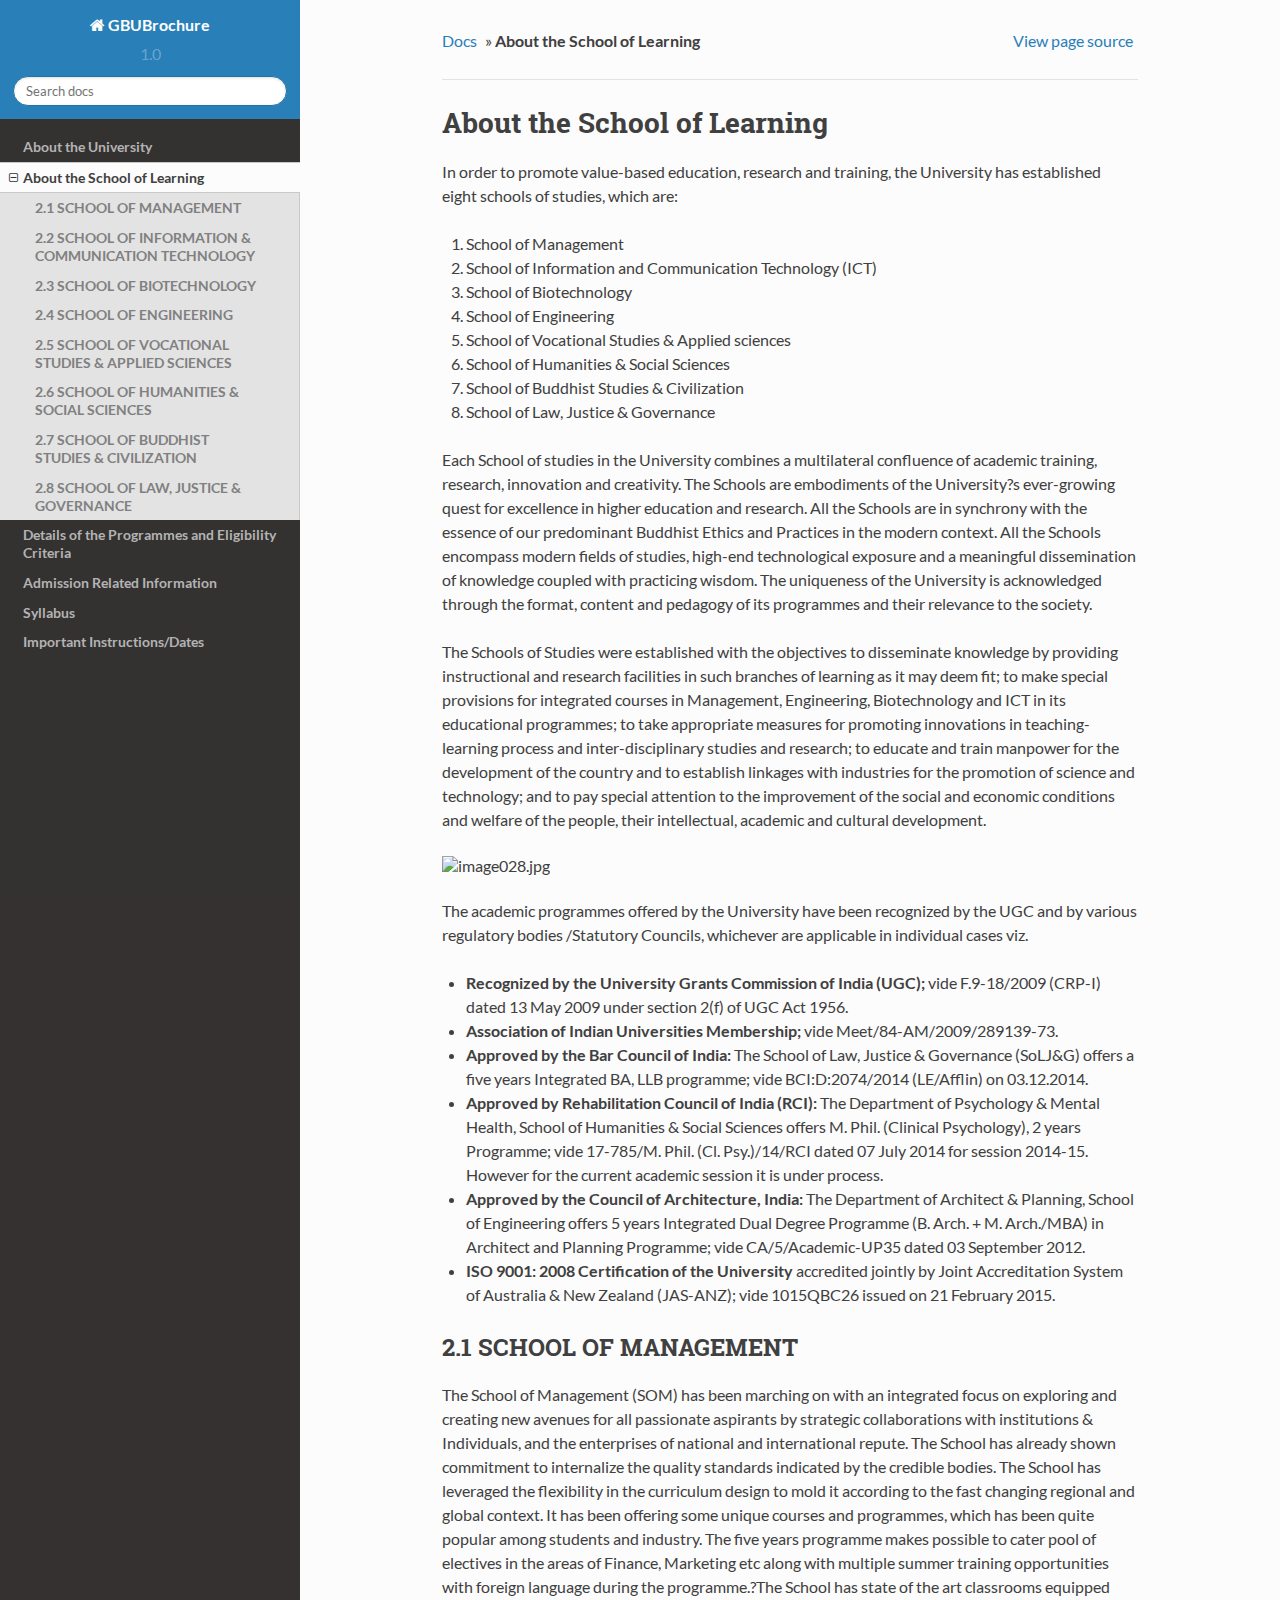
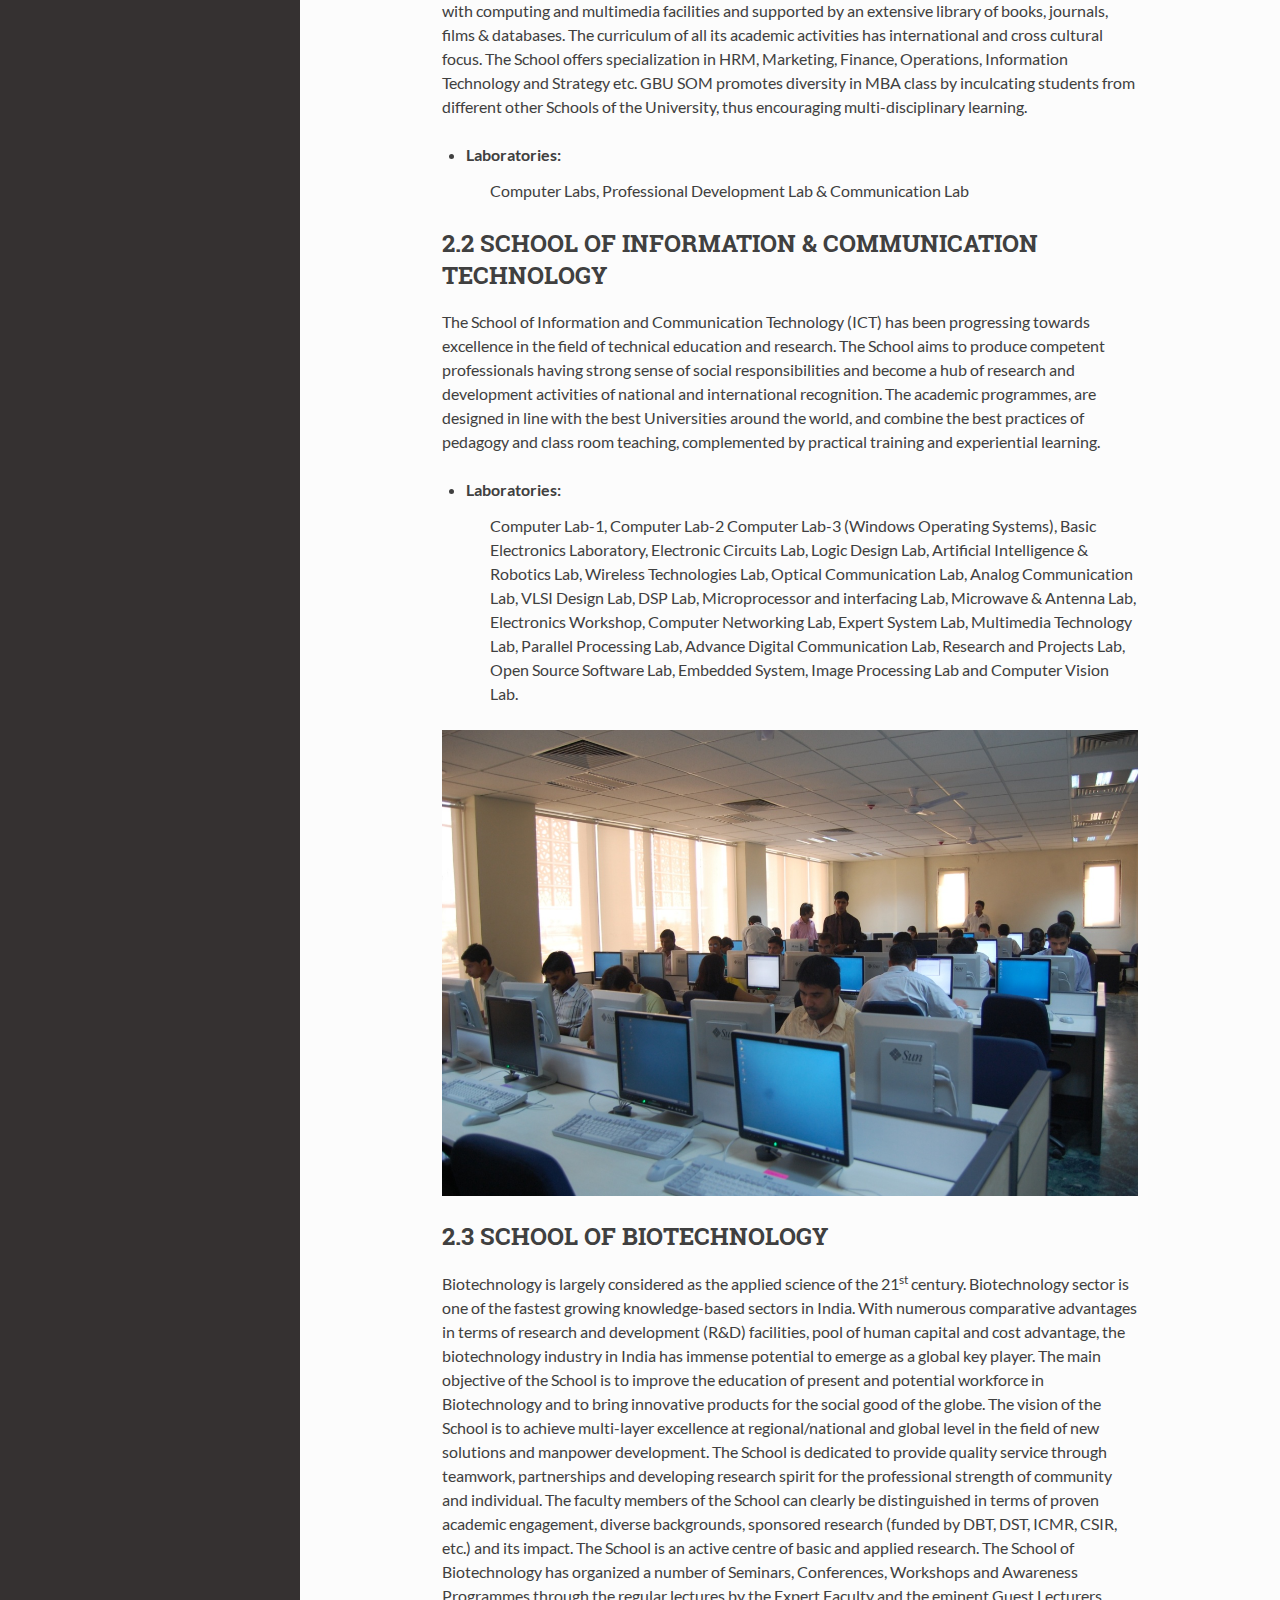
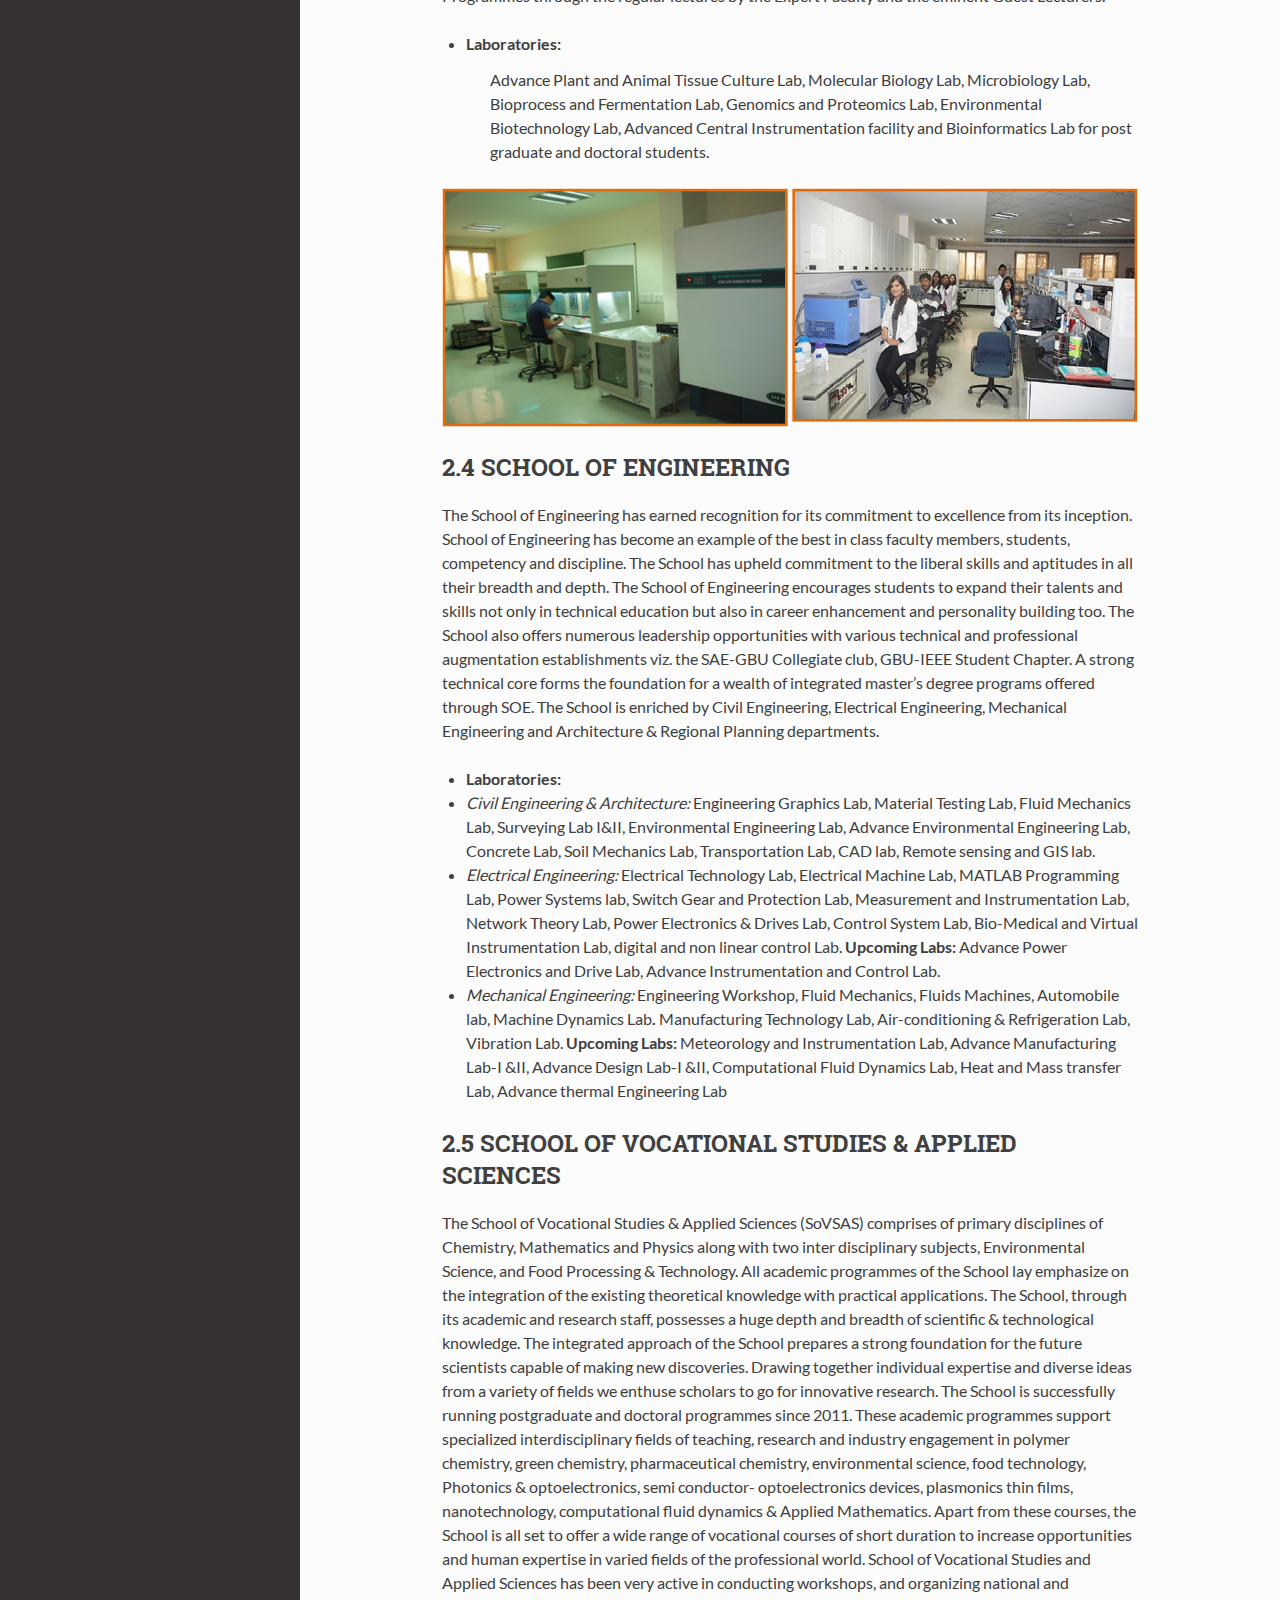
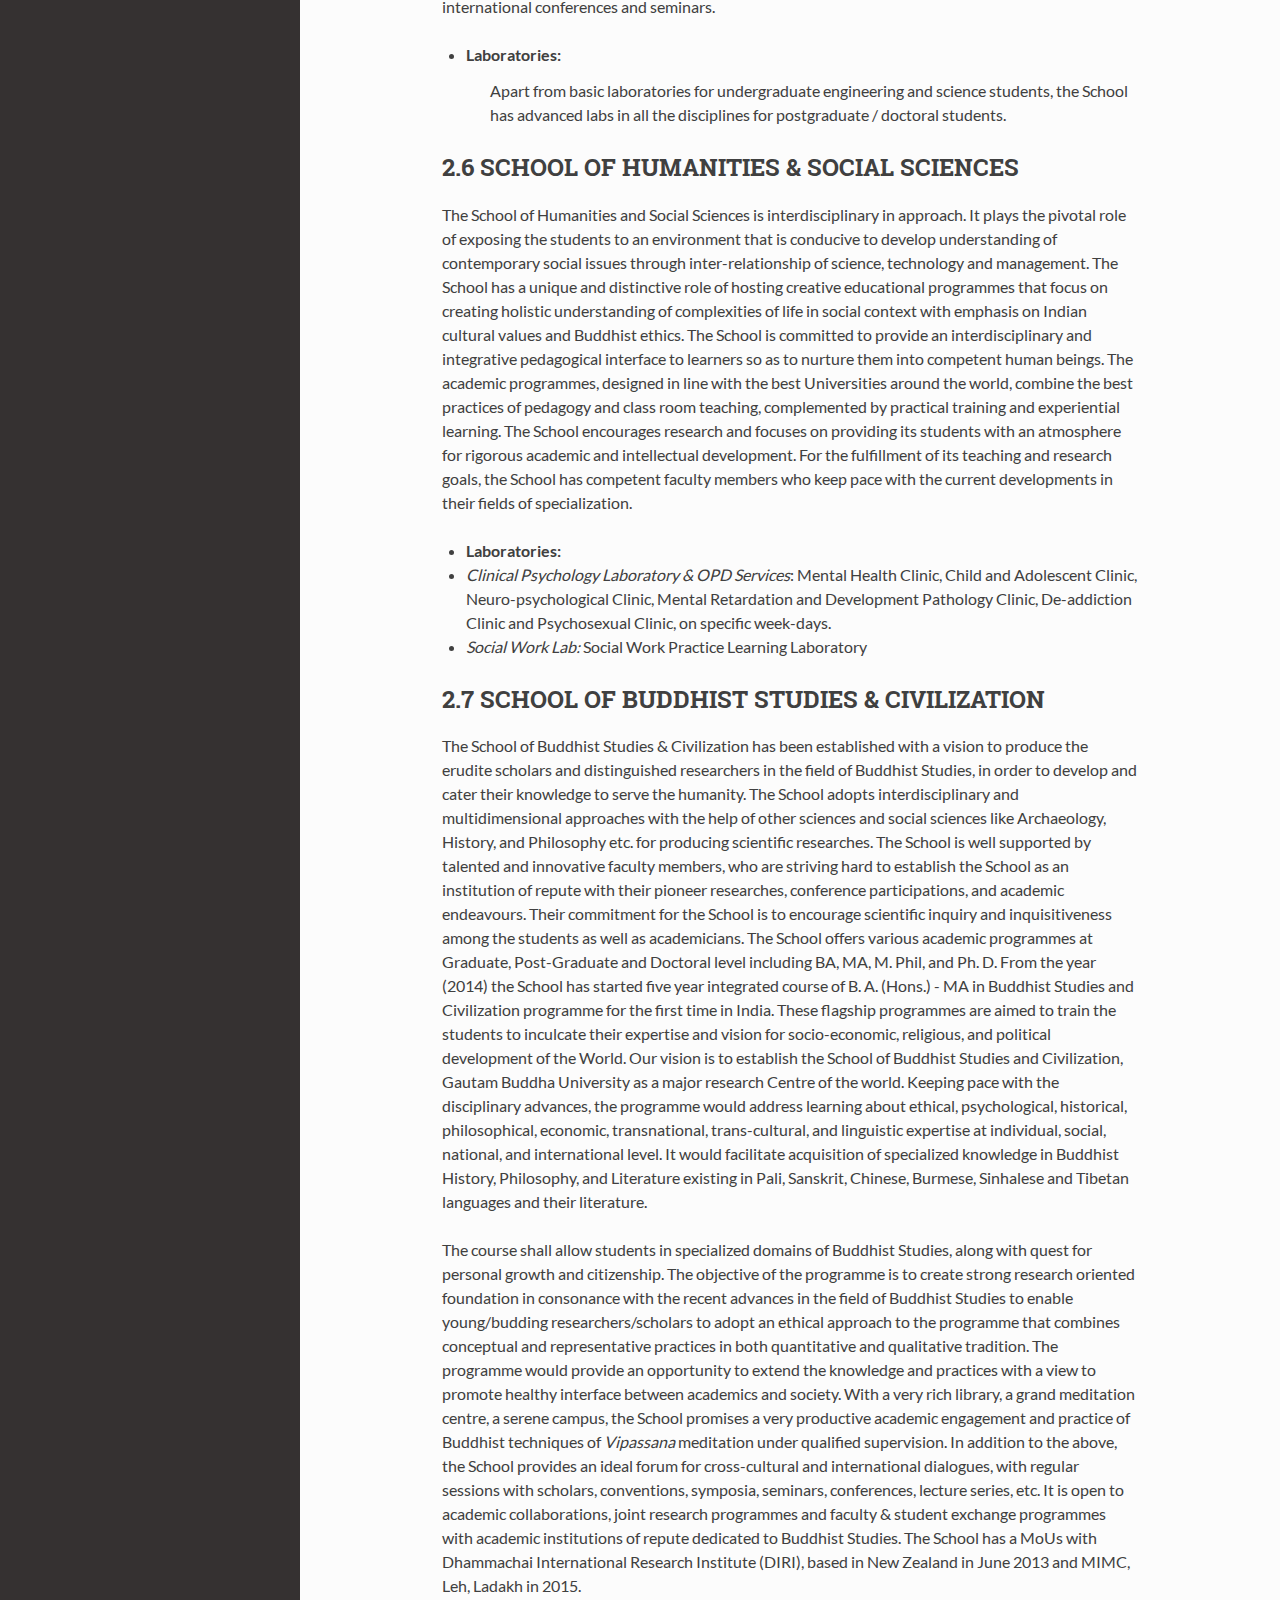
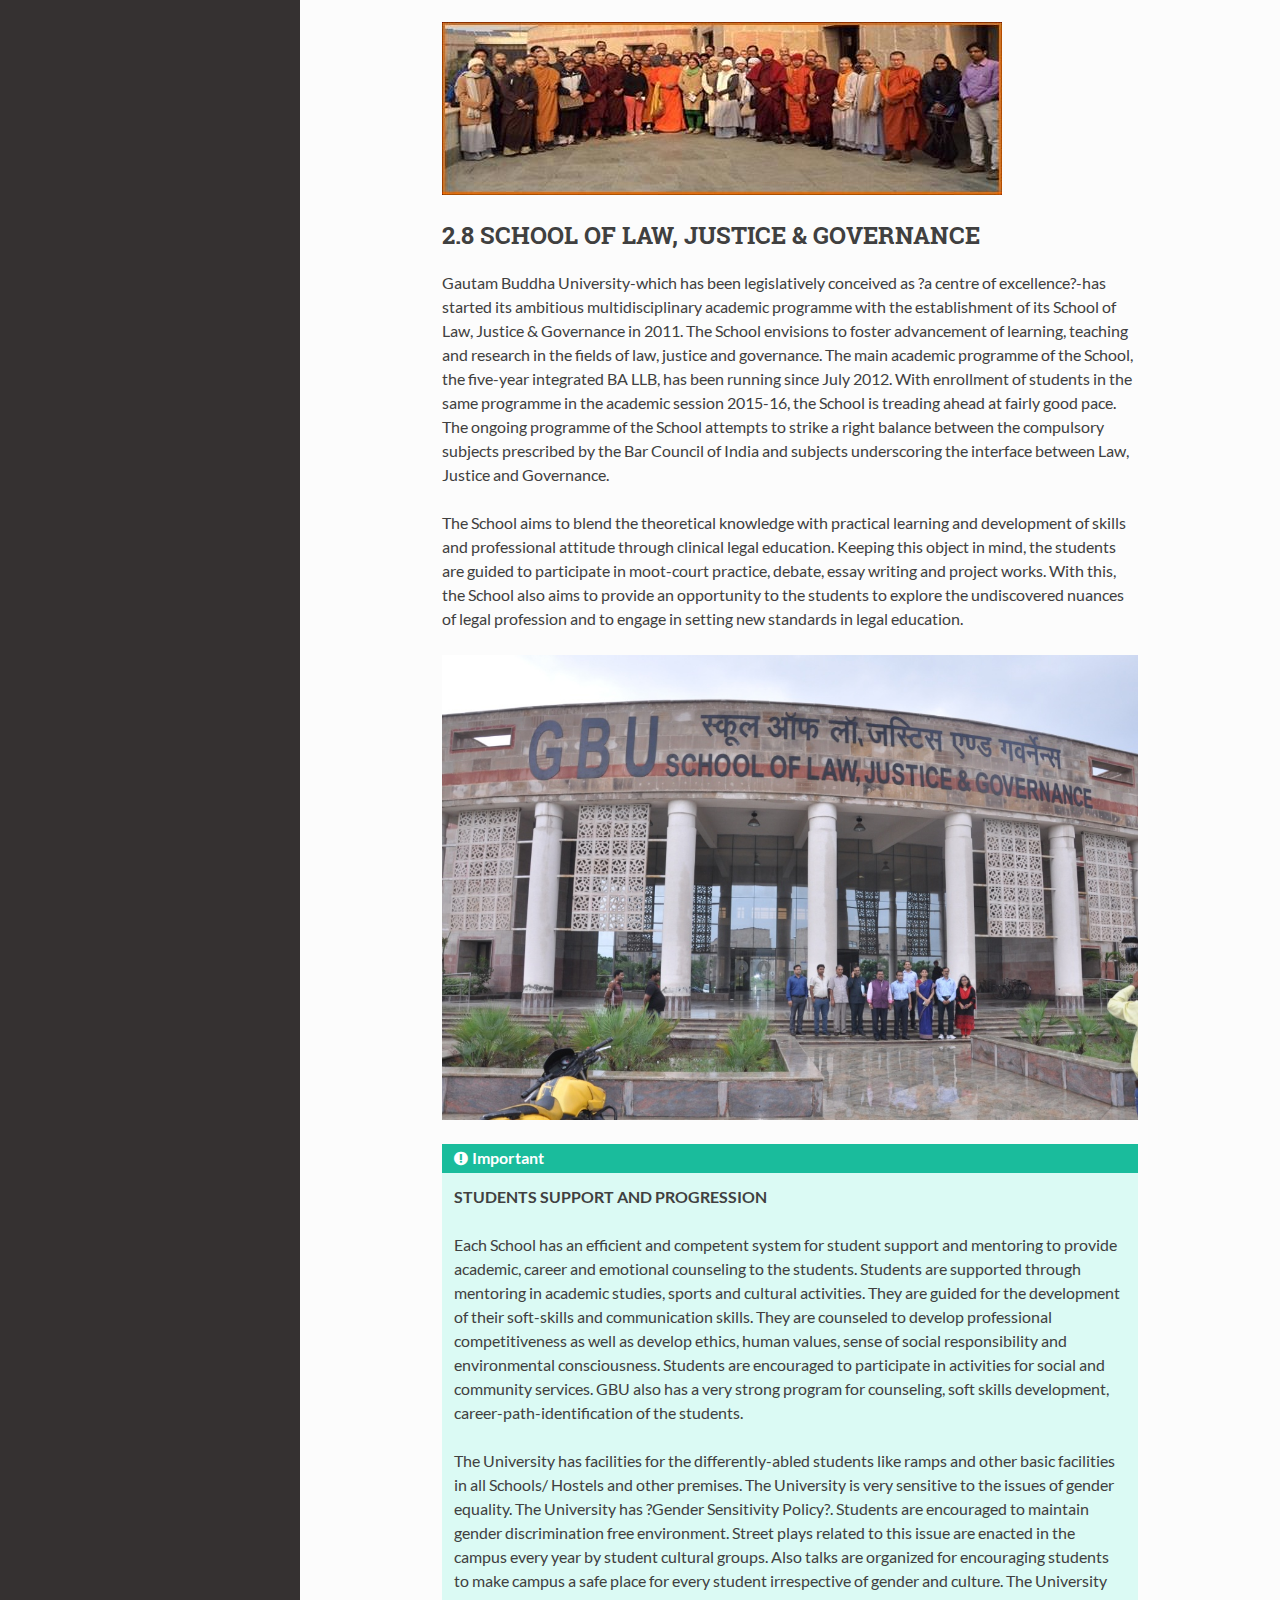
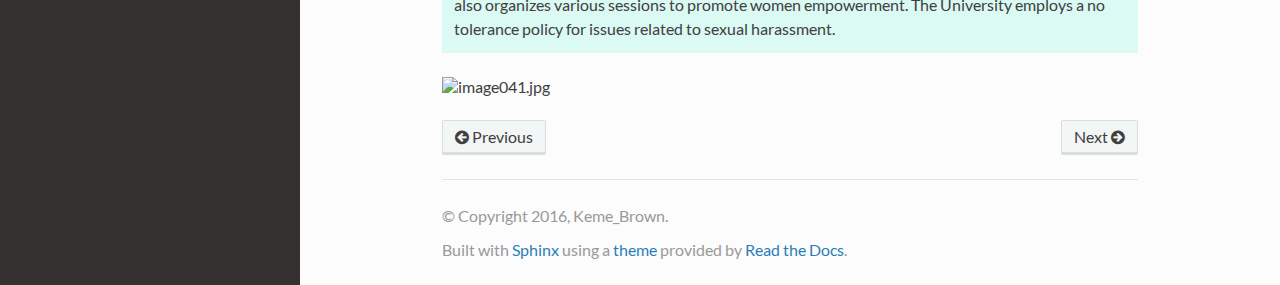
==== app/src/main/assets/abschools.html @ 87eb0257 "Sphinx format loaded" ====
<!DOCTYPE html>
<!--[if IE 8]><html class="no-js lt-ie9" lang="en" > <![endif]-->
<!--[if gt IE 8]><!--> <html class="no-js" lang="en" > <!--<![endif]-->
<head>
  <meta charset="utf-8">
  
  <meta name="viewport" content="width=device-width, initial-scale=1.0">
  
  <title>About the School of Learning &mdash; GBUBrochure 1.0 documentation</title>
  

  
  

  

  
  
    

  

  
  
    <link rel="stylesheet" href="theme.css" type="text/css" />
  

  

  
    <link rel="top" title="GBUBrochure 1.0 documentation" href="index.html"/>
        <link rel="next" title="Details of the Programmes and Eligibility Criteria" href="details.html"/>
        <link rel="prev" title="About the University" href="abuniv.html"/> 

  
  <script src="modernizr.min.js"></script>

</head>

<body class="wy-body-for-nav" role="document">

  <div class="wy-grid-for-nav">

    
    <nav data-toggle="wy-nav-shift" class="wy-nav-side">
      <div class="wy-side-scroll">
        <div class="wy-side-nav-search">
          

          
            <a href="index.html" class="icon icon-home"> GBUBrochure
          

          
          </a>

          
            
            
              <div class="version">
                1.0
              </div>
            
          

          
<div role="search">
  <form id="rtd-search-form" class="wy-form" action="search.html" method="get">
    <input type="text" name="q" placeholder="Search docs" />
    <input type="hidden" name="check_keywords" value="yes" />
    <input type="hidden" name="area" value="default" />
  </form>
</div>

          
        </div>

        <div class="wy-menu wy-menu-vertical" data-spy="affix" role="navigation" aria-label="main navigation">
          
            
            
                <ul class="current">
<li class="toctree-l1"><a class="reference internal" href="abuniv.html"><strong>About the University</strong></a></li>
<li class="toctree-l1 current"><a class="current reference internal" href=""><strong>About the School of Learning</strong></a><ul>
<li class="toctree-l2"><a class="reference internal" href="#school-of-management"><strong>2.1 SCHOOL OF MANAGEMENT</strong></a></li>
<li class="toctree-l2"><a class="reference internal" href="#school-of-information-communication-technology"><strong>2.2 SCHOOL OF INFORMATION &amp; COMMUNICATION TECHNOLOGY</strong></a></li>
<li class="toctree-l2"><a class="reference internal" href="#school-of-biotechnology"><strong>2.3 SCHOOL OF BIOTECHNOLOGY</strong></a></li>
<li class="toctree-l2"><a class="reference internal" href="#school-of-engineering"><strong>2.4 SCHOOL OF ENGINEERING</strong></a></li>
<li class="toctree-l2"><a class="reference internal" href="#school-of-vocational-studies-applied-sciences"><strong>2.5 SCHOOL OF VOCATIONAL STUDIES &amp; APPLIED SCIENCES</strong></a></li>
<li class="toctree-l2"><a class="reference internal" href="#school-of-humanities-social-sciences"><strong>2.6 SCHOOL OF HUMANITIES &amp; SOCIAL SCIENCES</strong></a></li>
<li class="toctree-l2"><a class="reference internal" href="#school-of-buddhist-studies-civilization"><strong>2.7 SCHOOL OF BUDDHIST STUDIES &amp; CIVILIZATION</strong></a></li>
<li class="toctree-l2"><a class="reference internal" href="#school-of-law-justice-governance"><strong>2.8 SCHOOL OF LAW, JUSTICE &amp; GOVERNANCE</strong></a></li>
</ul>
</li>
<li class="toctree-l1"><a class="reference internal" href="details.html"><strong>Details of the Programmes and Eligibility Criteria</strong></a></li>
<li class="toctree-l1"><a class="reference internal" href="information.html"><strong>Admission Related Information</strong></a></li>
<li class="toctree-l1"><a class="reference internal" href="syllabus.html"><strong>Syllabus</strong></a></li>
<li class="toctree-l1"><a class="reference internal" href="impinstrn.html"><strong>Important Instructions/Dates</strong></a></li>
</ul>

            
          
        </div>
      </div>
    </nav>

    <section data-toggle="wy-nav-shift" class="wy-nav-content-wrap">

      
      <nav class="wy-nav-top" role="navigation" aria-label="top navigation">
        <i data-toggle="wy-nav-top" class="fa fa-bars"></i>
        <a href="index.html">GBUBrochure</a>
      </nav>


      
      <div class="wy-nav-content">
        <div class="rst-content">
          





<div role="navigation" aria-label="breadcrumbs navigation">
  <ul class="wy-breadcrumbs">
    <li><a href="index.html">Docs</a> &raquo;</li>
      
    <li><strong>About the School of Learning</strong></li>
      <li class="wy-breadcrumbs-aside">
        
          
            <a href="_sources/abschools.txt" rel="nofollow"> View page source</a>
          
        
      </li>
  </ul>
  <hr/>
</div>
          <div role="main" class="document" itemscope="itemscope" itemtype="http://schema.org/Article">
           <div itemprop="articleBody">
            
  <div class="section" id="about-the-school-of-learning">
<h1><strong>About the School of Learning</strong><a class="headerlink" href="#about-the-school-of-learning" title="Permalink to this headline">¶</a></h1>
<p>In order to promote value-based education, research and training, the
University has established eight schools of studies, which are:</p>
<ol class="arabic simple">
<li>School of Management</li>
<li>School of Information and Communication Technology (ICT)</li>
<li>School of Biotechnology</li>
<li>School of Engineering</li>
<li>School of Vocational Studies &amp; Applied sciences</li>
<li>School of Humanities &amp; Social Sciences</li>
<li>School of Buddhist Studies &amp; Civilization</li>
<li>School of Law, Justice &amp; Governance</li>
</ol>
<p>Each School of studies in the University combines a multilateral
confluence of academic training, research, innovation and creativity.
The Schools are embodiments of the University?s ever-growing quest for
excellence in higher education and research. All the Schools are in
synchrony with the essence of our predominant Buddhist Ethics and
Practices in the modern context. All the Schools encompass modern fields
of studies, high-end technological exposure and a meaningful
dissemination of knowledge coupled with practicing wisdom. The
uniqueness of the University is acknowledged through the format, content
and pedagogy of its programmes and their relevance to the society.</p>
<p>The Schools of Studies were established with the objectives to
disseminate knowledge by providing instructional and research facilities
in such branches of learning as it may deem fit; to make special
provisions for integrated courses in Management, Engineering,
Biotechnology and ICT in its educational programmes; to take appropriate
measures for promoting innovations in teaching-learning process and
inter-disciplinary studies and research; to educate and train manpower
for the development of the country and to establish linkages with
industries for the promotion of science and technology; and to pay
special attention to the improvement of the social and economic
conditions and welfare of the people, their intellectual, academic and
cultural development.</p>
<img alt="image028.jpg" src="_images/image028.jpg" />
<p>The academic programmes offered by the University have been recognized
by the UGC and by various regulatory bodies /Statutory Councils,
whichever are applicable in individual cases viz.</p>
<ul class="simple">
<li><strong>Recognized by the University Grants Commission of India (UGC);</strong>
vide F.9-18/2009 (CRP-I) dated 13 May 2009 under section 2(f) of UGC
Act 1956.</li>
<li><strong>Association of Indian Universities Membership;</strong> vide
Meet/84-AM/2009/289139-73.</li>
<li><strong>Approved by the Bar Council of India:</strong> The School of Law, Justice
&amp; Governance (SoLJ&amp;G) offers a five years Integrated BA, LLB
programme; vide BCI:D:2074/2014 (LE/Afflin) on 03.12.2014.</li>
<li><strong>Approved by Rehabilitation Council of India (RCI):</strong> The Department
of Psychology &amp; Mental Health, School of Humanities &amp; Social Sciences
offers M. Phil. (Clinical Psychology), 2 years Programme; vide
17-785/M. Phil. (Cl. Psy.)/14/RCI dated 07 July 2014 for session
2014-15. However for the current academic session it is under
process.</li>
<li><strong>Approved by the Council of Architecture, India:</strong> The Department of
Architect &amp; Planning, School of Engineering offers 5 years Integrated
Dual Degree Programme (B. Arch. + M. Arch./MBA) in Architect and
Planning Programme; vide CA/5/Academic-UP35 dated 03 September 2012.</li>
<li><strong>ISO 9001: 2008 Certification of the University</strong> accredited jointly
by Joint Accreditation System of Australia &amp; New Zealand (JAS-ANZ);
vide 1015QBC26 issued on 21 February 2015.</li>
</ul>
<div class="section" id="school-of-management">
<h2><strong>2.1 SCHOOL OF MANAGEMENT</strong><a class="headerlink" href="#school-of-management" title="Permalink to this headline">¶</a></h2>
<p>The School of Management (SOM) has been marching on with an integrated
focus on exploring and creating new avenues for all passionate aspirants
by strategic collaborations with institutions &amp; Individuals, and the
enterprises of national and international repute. The School has already
shown commitment to internalize the quality standards indicated by the
credible bodies. The School has leveraged the flexibility in the
curriculum design to mold it according to the fast changing regional and
global context. It has been offering some unique courses and programmes,
which has been quite popular among students and industry. The five years
programme makes possible to cater pool of electives in the areas of
Finance, Marketing etc along with multiple summer training opportunities
with foreign language during the programme.?The School has state of the
art classrooms equipped with computing and multimedia facilities and
supported by an extensive library of books, journals, films &amp; databases.
The curriculum of all its academic activities has international and
cross cultural focus. The School offers specialization in HRM,
Marketing, Finance, Operations, Information Technology and Strategy etc.
GBU SOM promotes diversity in MBA class by inculcating students from
different other Schools of the University, thus encouraging
multi-disciplinary learning.</p>
<ul>
<li><p class="first"><strong>Laboratories:</strong></p>
<blockquote>
<div><p>Computer Labs, Professional Development Lab &amp; Communication Lab</p>
</div></blockquote>
</li>
</ul>
</div>
<div class="section" id="school-of-information-communication-technology">
<h2><strong>2.2 SCHOOL OF INFORMATION &amp; COMMUNICATION TECHNOLOGY</strong><a class="headerlink" href="#school-of-information-communication-technology" title="Permalink to this headline">¶</a></h2>
<p>The School of Information and Communication Technology (ICT) has been
progressing towards excellence in the field of technical education and
research. The School aims to produce competent professionals having
strong sense of social responsibilities and become a hub of research and
development activities of national and international recognition. The
academic programmes, are designed in line with the best Universities
around the world, and combine the best practices of pedagogy and class
room teaching, complemented by practical training and experiential
learning.</p>
<ul>
<li><p class="first"><strong>Laboratories:</strong></p>
<blockquote>
<div><p>Computer Lab-1, Computer Lab-2 Computer Lab-3 (Windows Operating
Systems), Basic Electronics Laboratory, Electronic Circuits Lab,
Logic Design Lab, Artificial Intelligence &amp; Robotics Lab, Wireless
Technologies Lab, Optical Communication Lab, Analog Communication
Lab, VLSI Design Lab, DSP Lab, Microprocessor and interfacing Lab,
Microwave &amp; Antenna Lab, Electronics Workshop, Computer Networking
Lab, Expert System Lab, Multimedia Technology Lab, Parallel
Processing Lab, Advance Digital Communication Lab, Research and
Projects Lab, Open Source Software Lab, Embedded System, Image
Processing Lab and Computer Vision Lab.</p>
</div></blockquote>
</li>
</ul>
<img alt="image029.jpg" src="image029.jpg" />
</div>
<div class="section" id="school-of-biotechnology">
<h2><strong>2.3 SCHOOL OF BIOTECHNOLOGY</strong><a class="headerlink" href="#school-of-biotechnology" title="Permalink to this headline">¶</a></h2>
<p>Biotechnology is largely considered as the applied science of the
21<sup>st</sup> century. Biotechnology sector is one of the fastest
growing knowledge-based sectors in India. With numerous comparative
advantages in terms of research and development (R&amp;D) facilities, pool
of human capital and cost advantage, the biotechnology industry in India
has immense potential to emerge as a global key player. The main
objective of the School is to improve the education of present and
potential workforce in Biotechnology and to bring innovative products
for the social good of the globe. The vision of the School is to achieve
multi-layer excellence at regional/national and global level in the
field of new solutions and manpower development. The School is dedicated
to provide quality service through teamwork, partnerships and developing
research spirit for the professional strength of community and
individual. The faculty members of the School can clearly be
distinguished in terms of proven academic engagement, diverse
backgrounds, sponsored research (funded by DBT, DST, ICMR, CSIR, etc.)
and its impact. The School is an active centre of basic and applied
research. The School of Biotechnology has organized a number of
Seminars, Conferences, Workshops and Awareness Programmes through the
regular lectures by the Expert Faculty and the eminent Guest Lecturers.</p>
<ul>
<li><p class="first"><strong>Laboratories:</strong></p>
<blockquote>
<div><p>Advance Plant and Animal Tissue Culture Lab, Molecular Biology Lab,
Microbiology Lab, Bioprocess and Fermentation Lab, Genomics and
Proteomics Lab, Environmental Biotechnology Lab, Advanced Central
Instrumentation facility and Bioinformatics Lab for post graduate
and doctoral students.</p>
</div></blockquote>
</li>
</ul>
<img alt="image031.png" src="image031.png" />
</div>
<div class="section" id="school-of-engineering">
<h2><strong>2.4 SCHOOL OF ENGINEERING</strong><a class="headerlink" href="#school-of-engineering" title="Permalink to this headline">¶</a></h2>
<p>The School of Engineering has earned recognition for its commitment to
excellence from its inception. School of Engineering has become an
example of the best in class faculty members, students, competency and
discipline. The School has upheld commitment to the liberal skills and
aptitudes in all their breadth and depth. The School of Engineering
encourages students to expand their talents and skills not only in
technical education but also in career enhancement and personality
building too. The School also offers numerous leadership opportunities
with various technical and professional augmentation establishments viz.
the SAE-GBU Collegiate club, GBU-IEEE Student Chapter. A strong
technical core forms the foundation for a wealth of integrated master&#8217;s
degree programs offered through SOE. The School is enriched by Civil
Engineering, Electrical Engineering, Mechanical Engineering and
Architecture &amp; Regional Planning departments.</p>
<ul class="simple">
<li><strong>Laboratories:</strong></li>
<li><em>Civil Engineering &amp; Architecture:</em> Engineering Graphics Lab,
Material Testing Lab, Fluid Mechanics Lab, Surveying Lab I&amp;II,
Environmental Engineering Lab, Advance Environmental Engineering Lab,
Concrete Lab, Soil Mechanics Lab, Transportation Lab, CAD lab, Remote
sensing and GIS lab.</li>
<li><em>Electrical Engineering:</em> Electrical Technology Lab, Electrical
Machine Lab, MATLAB Programming Lab, Power Systems lab, Switch Gear
and Protection Lab, Measurement and Instrumentation Lab, Network
Theory Lab, Power Electronics &amp; Drives Lab, Control System Lab,
Bio-Medical and Virtual Instrumentation Lab, digital and non linear
control Lab. <strong>Upcoming Labs:</strong> Advance Power Electronics and Drive
Lab, Advance Instrumentation and Control Lab.</li>
<li><em>Mechanical Engineering:</em> Engineering Workshop, Fluid Mechanics,
Fluids Machines, Automobile lab, Machine Dynamics Lab<strong>.</strong>
Manufacturing Technology Lab, Air-conditioning &amp; Refrigeration Lab,
Vibration Lab. <strong>Upcoming Labs:</strong> Meteorology and Instrumentation
Lab, Advance Manufacturing Lab-I &amp;II, Advance Design Lab-I &amp;II,
Computational Fluid Dynamics Lab, Heat and Mass transfer Lab, Advance
thermal Engineering Lab</li>
</ul>
</div>
<div class="section" id="school-of-vocational-studies-applied-sciences">
<h2><strong>2.5 SCHOOL OF VOCATIONAL STUDIES &amp; APPLIED SCIENCES</strong><a class="headerlink" href="#school-of-vocational-studies-applied-sciences" title="Permalink to this headline">¶</a></h2>
<p>The School of Vocational Studies &amp; Applied Sciences (SoVSAS) comprises
of primary disciplines of Chemistry, Mathematics and Physics along with
two inter disciplinary subjects, Environmental Science, and Food
Processing &amp; Technology. All academic programmes of the School lay
emphasize on the integration of the existing theoretical knowledge with
practical applications. The School, through its academic and research
staff, possesses a huge depth and breadth of scientific &amp; technological
knowledge. The integrated approach of the School prepares a strong
foundation for the future scientists capable of making new discoveries.
Drawing together individual expertise and diverse ideas from a variety
of fields we enthuse scholars to go for innovative research. The School
is successfully running postgraduate and doctoral programmes since 2011.
These academic programmes support specialized interdisciplinary fields
of teaching, research and industry engagement in polymer chemistry,
green chemistry, pharmaceutical chemistry, environmental science, food
technology, Photonics &amp; optoelectronics, semi conductor- optoelectronics
devices, plasmonics thin films, nanotechnology, computational fluid
dynamics &amp; Applied Mathematics. Apart from these courses, the School is
all set to offer a wide range of vocational courses of short duration to
increase opportunities and human expertise in varied fields of the
professional world. School of Vocational Studies and Applied Sciences
has been very active in conducting workshops, and organizing national
and international conferences and seminars.</p>
<ul>
<li><p class="first"><strong>Laboratories:</strong></p>
<blockquote>
<div><p>Apart from basic laboratories for undergraduate engineering and
science students, the School has advanced labs in all the
disciplines for postgraduate / doctoral students.</p>
</div></blockquote>
</li>
</ul>
</div>
<div class="section" id="school-of-humanities-social-sciences">
<h2><strong>2.6 SCHOOL OF HUMANITIES &amp; SOCIAL SCIENCES</strong><a class="headerlink" href="#school-of-humanities-social-sciences" title="Permalink to this headline">¶</a></h2>
<p>The School of Humanities and Social Sciences is interdisciplinary in
approach. It plays the pivotal role of exposing the students to an
environment that is conducive to develop understanding of contemporary
social issues through inter-relationship of science, technology and
management. The School has a unique and distinctive role of hosting
creative educational programmes that focus on creating holistic
understanding of complexities of life in social context with emphasis on
Indian cultural values and Buddhist ethics. The School is committed to
provide an interdisciplinary and integrative pedagogical interface to
learners so as to nurture them into competent human beings. The academic
programmes, designed in line with the best Universities around the
world, combine the best practices of pedagogy and class room teaching,
complemented by practical training and experiential learning. The School
encourages research and focuses on providing its students with an
atmosphere for rigorous academic and intellectual development. For the
fulfillment of its teaching and research goals, the School has competent
faculty members who keep pace with the current developments in their
fields of specialization.</p>
<ul class="simple">
<li><strong>Laboratories:</strong></li>
<li><em>Clinical Psychology Laboratory &amp; OPD Services</em>: Mental Health
Clinic, Child and Adolescent Clinic, Neuro-psychological Clinic,
Mental Retardation and Development Pathology Clinic, De-addiction
Clinic and Psychosexual Clinic, on specific week-days.</li>
<li><em>Social Work Lab:</em> Social Work Practice Learning Laboratory</li>
</ul>
</div>
<div class="section" id="school-of-buddhist-studies-civilization">
<h2><strong>2.7 SCHOOL OF BUDDHIST STUDIES &amp; CIVILIZATION</strong><a class="headerlink" href="#school-of-buddhist-studies-civilization" title="Permalink to this headline">¶</a></h2>
<p>The School of Buddhist Studies &amp; Civilization has been established with
a vision to produce the erudite scholars and distinguished researchers
in the field of Buddhist Studies, in order to develop and cater their
knowledge to serve the humanity. The School adopts interdisciplinary and
multidimensional approaches with the help of other sciences and social
sciences like Archaeology, History, and Philosophy etc. for producing
scientific researches. The School is well supported by talented and
innovative faculty members, who are striving hard to establish the
School as an institution of repute with their pioneer researches,
conference participations, and academic endeavours. Their commitment for
the School is to encourage scientific inquiry and inquisitiveness among
the students as well as academicians. The School offers various academic
programmes at Graduate, Post-Graduate and Doctoral level including BA,
MA, M. Phil, and Ph. D. From the year (2014) the School has started five
year integrated course of B. A. (Hons.) - MA in Buddhist Studies and
Civilization programme for the first time in India. These flagship
programmes are aimed to train the students to inculcate their expertise
and vision for socio-economic, religious, and political development of
the World. Our vision is to establish the School of Buddhist Studies and
Civilization, Gautam Buddha University as a major research Centre of the
world. Keeping pace with the disciplinary advances, the programme would
address learning about ethical, psychological, historical,
philosophical, economic, transnational, trans-cultural, and linguistic
expertise at individual, social, national, and international level. It
would facilitate acquisition of specialized knowledge in Buddhist
History, Philosophy, and Literature existing in Pali, Sanskrit, Chinese,
Burmese, Sinhalese and Tibetan languages and their literature.</p>
<p>The course shall allow students in specialized domains of Buddhist
Studies, along with quest for personal growth and citizenship. The
objective of the programme is to create strong research oriented
foundation in consonance with the recent advances in the field of
Buddhist Studies to enable young/budding researchers/scholars to adopt
an ethical approach to the programme that combines conceptual and
representative practices in both quantitative and qualitative tradition.
The programme would provide an opportunity to extend the knowledge and
practices with a view to promote healthy interface between academics and
society. With a very rich library, a grand meditation centre, a serene
campus, the School promises a very productive academic engagement and
practice of Buddhist techniques of <em>Vipassana</em> meditation under
qualified supervision. In addition to the above, the School provides an
ideal forum for cross-cultural and international dialogues, with regular
sessions with scholars, conventions, symposia, seminars, conferences,
lecture series, etc. It is open to academic collaborations, joint
research programmes and faculty &amp; student exchange programmes with
academic institutions of repute dedicated to Buddhist Studies. The
School has a MoUs with Dhammachai International Research Institute
(DIRI), based in New Zealand in June 2013 and MIMC, Leh, Ladakh in 2015.</p>
<img alt="image034.jpg" src="image034.jpg" />
</div>
<div class="section" id="school-of-law-justice-governance">
<h2><strong>2.8 SCHOOL OF LAW, JUSTICE &amp; GOVERNANCE</strong><a class="headerlink" href="#school-of-law-justice-governance" title="Permalink to this headline">¶</a></h2>
<p>Gautam Buddha University-which has been legislatively conceived as ?a
centre of excellence?-has started its ambitious multidisciplinary
academic programme with the establishment of its School of Law, Justice
&amp; Governance in 2011. The School envisions to foster advancement of
learning, teaching and research in the fields of law, justice and
governance. The main academic programme of the School, the five-year
integrated BA LLB, has been running since July 2012. With enrollment of
students in the same programme in the academic session 2015-16, the
School is treading ahead at fairly good pace. The ongoing programme of
the School attempts to strike a right balance between the compulsory
subjects prescribed by the Bar Council of India and subjects
underscoring the interface between Law, Justice and Governance.</p>
<p>The School aims to blend the theoretical knowledge with practical
learning and development of skills and professional attitude through
clinical legal education. Keeping this object in mind, the students are
guided to participate in moot-court practice, debate, essay writing and
project works. With this, the School also aims to provide an opportunity
to the students to explore the undiscovered nuances of legal profession
and to engage in setting new standards in legal education.</p>
<img alt="image035.jpg" src="image035.jpg" />
<div class="admonition important">
<p class="first admonition-title">Important</p>
<p><strong>STUDENTS SUPPORT AND PROGRESSION</strong></p>
<p>Each School has an efficient and competent system for student support
and mentoring to provide academic, career and emotional counseling to
the students. Students are supported through mentoring in academic
studies, sports and cultural activities. They are guided for the
development of their soft-skills and communication skills. They are
counseled to develop professional competitiveness as well as develop
ethics, human values, sense of social responsibility and environmental
consciousness. Students are encouraged to participate in activities for
social and community services. GBU also has a very strong program for
counseling, soft skills development, career-path-identification of the
students.</p>
<p class="last">The University has facilities for the differently-abled students like
ramps and other basic facilities in all Schools/ Hostels and other
premises. The University is very sensitive to the issues of gender
equality. The University has ?Gender Sensitivity Policy?. Students are
encouraged to maintain gender discrimination free environment. Street
plays related to this issue are enacted in the campus every year by
student cultural groups. Also talks are organized for encouraging
students to make campus a safe place for every student irrespective of
gender and culture. The University also organizes various sessions to
promote women empowerment. The University employs a no tolerance policy
for issues related to sexual harassment.</p>
</div>
<img alt="image041.jpg" src="image041.jpg" />
</div>
</div>


           </div>
          </div>
          <footer>
  
    <div class="rst-footer-buttons" role="navigation" aria-label="footer navigation">
      
        <a href="details.html" class="btn btn-neutral float-right" title="Details of the Programmes and Eligibility Criteria" accesskey="n">Next <span class="fa fa-arrow-circle-right"></span></a>
      
      
        <a href="abuniv.html" class="btn btn-neutral" title="About the University" accesskey="p"><span class="fa fa-arrow-circle-left"></span> Previous</a>
      
    </div>
  

  <hr/>

  <div role="contentinfo">
    <p>
        &copy; Copyright 2016, Keme_Brown.

    </p>
  </div>
  Built with <a href="http://sphinx-doc.org/">Sphinx</a> using a <a href="https://github.com/snide/sphinx_rtd_theme">theme</a> provided by <a href="https://readthedocs.org">Read the Docs</a>. 

</footer>

        </div>
      </div>

    </section>

  </div>
  


  

    <script type="text/javascript">
        var DOCUMENTATION_OPTIONS = {
            URL_ROOT:'./',
            VERSION:'1.0',
            COLLAPSE_INDEX:false,
            FILE_SUFFIX:'.html',
            HAS_SOURCE:  true
        };
    </script>
      <script type="text/javascript" src="jquery.js"></script>
      <script type="text/javascript" src="underscore.js"></script>
      <script type="text/javascript" src="doctools.js"></script>

  

  
  
    <script type="text/javascript" src="theme.js"></script>
  

  
  
  <script type="text/javascript">
      jQuery(function () {
          SphinxRtdTheme.StickyNav.enable();
      });
  </script>
   

</body>
</html>
---- app/src/main/assets/theme.css ----
﻿*{-webkit-box-sizing:border-box;-moz-box-sizing:border-box;box-sizing:border-box}article,aside,details,figcaption,figure,footer,header,hgroup,nav,section{display:block}audio,canvas,video{display:inline-block;*display:inline;*zoom:1}audio:not([controls]){display:none}[hidden]{display:none}*{-webkit-box-sizing:border-box;-moz-box-sizing:border-box;box-sizing:border-box}html{font-size:100%;-webkit-text-size-adjust:100%;-ms-text-size-adjust:100%}body{margin:0}a:hover,a:active{outline:0}abbr[title]{border-bottom:1px dotted}b,strong{font-weight:bold}blockquote{margin:0}dfn{font-style:italic}ins{background:#ff9;color:#000;text-decoration:none}mark{background:#ff0;color:#000;font-style:italic;font-weight:bold}pre,code,.rst-content tt,.rst-content code,kbd,samp{font-family:monospace,serif;_font-family:"courier new",monospace;font-size:1em}pre{white-space:pre}q{quotes:none}q:before,q:after{content:"";content:none}small{font-size:85%}sub,sup{font-size:75%;line-height:0;position:relative;vertical-align:baseline}sup{top:-0.5em}sub{bottom:-0.25em}ul,ol,dl{margin:0;padding:0;list-style:none;list-style-image:none}li{list-style:none}dd{margin:0}img{border:0;-ms-interpolation-mode:bicubic;vertical-align:middle;max-width:100%}svg:not(:root){overflow:hidden}figure{margin:0}form{margin:0}fieldset{border:0;margin:0;padding:0}label{cursor:pointer}legend{border:0;*margin-left:-7px;padding:0;white-space:normal}button,input,select,textarea{font-size:100%;margin:0;vertical-align:baseline;*vertical-align:middle}button,input{line-height:normal}button,input[type="button"],input[type="reset"],input[type="submit"]{cursor:pointer;-webkit-appearance:button;*overflow:visible}button[disabled],input[disabled]{cursor:default}input[type="checkbox"],input[type="radio"]{box-sizing:border-box;padding:0;*width:13px;*height:13px}input[type="search"]{-webkit-appearance:textfield;-moz-box-sizing:content-box;-webkit-box-sizing:content-box;box-sizing:content-box}input[type="search"]::-webkit-search-decoration,input[type="search"]::-webkit-search-cancel-button{-webkit-appearance:none}button::-moz-focus-inner,input::-moz-focus-inner{border:0;padding:0}textarea{overflow:auto;vertical-align:top;resize:vertical}table{border-collapse:collapse;border-spacing:0}td{vertical-align:top}.chromeframe{margin:0.2em 0;background:#ccc;color:#000;padding:0.2em 0}.ir{display:block;border:0;text-indent:-999em;overflow:hidden;background-color:transparent;background-repeat:no-repeat;text-align:left;direction:ltr;*line-height:0}.ir br{display:none}.hidden{display:none !important;visibility:hidden}.visuallyhidden{border:0;clip:rect(0 0 0 0);height:1px;margin:-1px;overflow:hidden;padding:0;position:absolute;width:1px}.visuallyhidden.focusable:active,.visuallyhidden.focusable:focus{clip:auto;height:auto;margin:0;overflow:visible;position:static;width:auto}.invisible{visibility:hidden}.relative{position:relative}big,small{font-size:100%}@media print{html,body,section{background:none !important}*{box-shadow:none !important;text-shadow:none !important;filter:none !important;-ms-filter:none !important}a,a:visited{text-decoration:underline}.ir a:after,a[href^="javascript:"]:after,a[href^="#"]:after{content:""}pre,blockquote{page-break-inside:avoid}thead{display:table-header-group}tr,img{page-break-inside:avoid}img{max-width:100% !important}@page{margin:0.5cm}p,h2,.rst-content .toctree-wrapper p.caption,h3{orphans:3;widows:3}h2,.rst-content .toctree-wrapper p.caption,h3{page-break-after:avoid}}.fa:before,.wy-menu-vertical li span.toctree-expand:before,.wy-menu-vertical li.on a span.toctree-expand:before,.wy-menu-vertical li.current>a span.toctree-expand:before,.rst-content .admonition-title:before,.rst-content h1 .headerlink:before,.rst-content h2 .headerlink:before,.rst-content h3 .headerlink:before,.rst-content h4 .headerlink:before,.rst-content h5 .headerlink:before,.rst-content h6 .headerlink:before,.rst-content dl dt .headerlink:before,.rst-content p.caption .headerlink:before,.rst-content tt.download span:first-child:before,.rst-content code.download span:first-child:before,.icon:before,.wy-dropdown .caret:before,.wy-inline-validate.wy-inline-validate-success .wy-input-context:before,.wy-inline-validate.wy-inline-validate-danger .wy-input-context:before,.wy-inline-validate.wy-inline-validate-warning .wy-input-context:before,.wy-inline-validate.wy-inline-validate-info .wy-input-context:before,.wy-alert,.rst-content .note,.rst-content .attention,.rst-content .caution,.rst-content .danger,.rst-content .error,.rst-content .hint,.rst-content .important,.rst-content .tip,.rst-content .warning,.rst-content .seealso,.rst-content .admonition-todo,.btn,input[type="text"],input[type="password"],input[type="email"],input[type="url"],input[type="date"],input[type="month"],input[type="time"],input[type="datetime"],input[type="datetime-local"],input[type="week"],input[type="number"],input[type="search"],input[type="tel"],input[type="color"],select,textarea,.wy-menu-vertical li.on a,.wy-menu-vertical li.current>a,.wy-side-nav-search>a,.wy-side-nav-search .wy-dropdown>a,.wy-nav-top a{-webkit-font-smoothing:antialiased}.clearfix{*zoom:1}.clearfix:before,.clearfix:after{display:table;content:""}.clearfix:after{clear:both}/*!
 *  Font Awesome 4.2.0 by @davegandy - http://fontawesome.io - @fontawesome
 *  License - http://fontawesome.io/license (Font: SIL OFL 1.1, CSS: MIT License)
 */@font-face{font-family:'FontAwesome';src:url("fontawesome-webfont.eot?v=4.2.0");src:url("fontawesome-webfont.eot?#iefix&v=4.2.0") format("embedded-opentype"),url("fontawesome-webfont.woff?v=4.2.0") format("woff"),url("fontawesome-webfont.ttf?v=4.2.0") format("truetype"),url("fontawesome-webfont.svg?v=4.2.0#fontawesomeregular") format("svg");font-weight:normal;font-style:normal}.fa,.wy-menu-vertical li span.toctree-expand,.wy-menu-vertical li.on a span.toctree-expand,.wy-menu-vertical li.current>a span.toctree-expand,.rst-content .admonition-title,.rst-content h1 .headerlink,.rst-content h2 .headerlink,.rst-content h3 .headerlink,.rst-content h4 .headerlink,.rst-content h5 .headerlink,.rst-content h6 .headerlink,.rst-content dl dt .headerlink,.rst-content p.caption .headerlink,.rst-content tt.download span:first-child,.rst-content code.download span:first-child,.icon{display:inline-block;font:normal normal normal 14px/1 FontAwesome;font-size:inherit;text-rendering:auto;-webkit-font-smoothing:antialiased;-moz-osx-font-smoothing:grayscale}.fa-lg{font-size:1.33333em;line-height:0.75em;vertical-align:-15%}.fa-2x{font-size:2em}.fa-3x{font-size:3em}.fa-4x{font-size:4em}.fa-5x{font-size:5em}.fa-fw{width:1.28571em;text-align:center}.fa-ul{padding-left:0;margin-left:2.14286em;list-style-type:none}.fa-ul>li{position:relative}.fa-li{position:absolute;left:-2.14286em;width:2.14286em;top:0.14286em;text-align:center}.fa-li.fa-lg{left:-1.85714em}.fa-border{padding:.2em .25em .15em;border:solid 0.08em #eee;border-radius:.1em}.pull-right{float:right}.pull-left{float:left}.fa.pull-left,.wy-menu-vertical li span.pull-left.toctree-expand,.wy-menu-vertical li.on a span.pull-left.toctree-expand,.wy-menu-vertical li.current>a span.pull-left.toctree-expand,.rst-content .pull-left.admonition-title,.rst-content h1 .pull-left.headerlink,.rst-content h2 .pull-left.headerlink,.rst-content h3 .pull-left.headerlink,.rst-content h4 .pull-left.headerlink,.rst-content h5 .pull-left.headerlink,.rst-content h6 .pull-left.headerlink,.rst-content dl dt .pull-left.headerlink,.rst-content p.caption .pull-left.headerlink,.rst-content tt.download span.pull-left:first-child,.rst-content code.download span.pull-left:first-child,.pull-left.icon{margin-right:.3em}.fa.pull-right,.wy-menu-vertical li span.pull-right.toctree-expand,.wy-menu-vertical li.on a span.pull-right.toctree-expand,.wy-menu-vertical li.current>a span.pull-right.toctree-expand,.rst-content .pull-right.admonition-title,.rst-content h1 .pull-right.headerlink,.rst-content h2 .pull-right.headerlink,.rst-content h3 .pull-right.headerlink,.rst-content h4 .pull-right.headerlink,.rst-content h5 .pull-right.headerlink,.rst-content h6 .pull-right.headerlink,.rst-content dl dt .pull-right.headerlink,.rst-content p.caption .pull-right.headerlink,.rst-content tt.download span.pull-right:first-child,.rst-content code.download span.pull-right:first-child,.pull-right.icon{margin-left:.3em}.fa-spin{-webkit-animation:fa-spin 2s infinite linear;animation:fa-spin 2s infinite linear}@-webkit-keyframes fa-spin{0%{-webkit-transform:rotate(0deg);transform:rotate(0deg)}100%{-webkit-transform:rotate(359deg);transform:rotate(359deg)}}@keyframes fa-spin{0%{-webkit-transform:rotate(0deg);transform:rotate(0deg)}100%{-webkit-transform:rotate(359deg);transform:rotate(359deg)}}.fa-rotate-90{filter:progid:DXImageTransform.Microsoft.BasicImage(rotation=1);-webkit-transform:rotate(90deg);-ms-transform:rotate(90deg);transform:rotate(90deg)}.fa-rotate-180{filter:progid:DXImageTransform.Microsoft.BasicImage(rotation=2);-webkit-transform:rotate(180deg);-ms-transform:rotate(180deg);transform:rotate(180deg)}.fa-rotate-270{filter:progid:DXImageTransform.Microsoft.BasicImage(rotation=3);-webkit-transform:rotate(270deg);-ms-transform:rotate(270deg);transform:rotate(270deg)}.fa-flip-horizontal{filter:progid:DXImageTransform.Microsoft.BasicImage(rotation=0);-webkit-transform:scale(-1, 1);-ms-transform:scale(-1, 1);transform:scale(-1, 1)}.fa-flip-vertical{filter:progid:DXImageTransform.Microsoft.BasicImage(rotation=2);-webkit-transform:scale(1, -1);-ms-transform:scale(1, -1);transform:scale(1, -1)}:root .fa-rotate-90,:root .fa-rotate-180,:root .fa-rotate-270,:root .fa-flip-horizontal,:root .fa-flip-vertical{filter:none}.fa-stack{position:relative;display:inline-block;width:2em;height:2em;line-height:2em;vertical-align:middle}.fa-stack-1x,.fa-stack-2x{position:absolute;left:0;width:100%;text-align:center}.fa-stack-1x{line-height:inherit}.fa-stack-2x{font-size:2em}.fa-inverse{color:#fff}.fa-glass:before{content:""}.fa-music:before{content:""}.fa-search:before,.icon-search:before{content:""}.fa-envelope-o:before{content:""}.fa-heart:before{content:""}.fa-star:before{content:""}.fa-star-o:before{content:""}.fa-user:before{content:""}.fa-film:before{content:""}.fa-th-large:before{content:""}.fa-th:before{content:""}.fa-th-list:before{content:""}.fa-check:before{content:""}.fa-remove:before,.fa-close:before,.fa-times:before{content:""}.fa-search-plus:before{content:""}.fa-search-minus:before{content:""}.fa-power-off:before{content:""}.fa-signal:before{content:""}.fa-gear:before,.fa-cog:before{content:""}.fa-trash-o:before{content:""}.fa-home:before,.icon-home:before{content:""}.fa-file-o:before{content:""}.fa-clock-o:before{content:""}.fa-road:before{content:""}.fa-download:before,.rst-content tt.download span:first-child:before,.rst-content code.download span:first-child:before{content:""}.fa-arrow-circle-o-down:before{content:""}.fa-arrow-circle-o-up:before{content:""}.fa-inbox:before{content:""}.fa-play-circle-o:before{content:""}.fa-rotate-right:before,.fa-repeat:before{content:""}.fa-refresh:before{content:""}.fa-list-alt:before{content:""}.fa-lock:before{content:""}.fa-flag:before{content:""}.fa-headphones:before{content:""}.fa-volume-off:before{content:""}.fa-volume-down:before{content:""}.fa-volume-up:before{content:""}.fa-qrcode:before{content:""}.fa-barcode:before{content:""}.fa-tag:before{content:""}.fa-tags:before{content:""}.fa-book:before,.icon-book:before{content:""}.fa-bookmark:before{content:""}.fa-print:before{content:""}.fa-camera:before{content:""}.fa-font:before{content:""}.fa-bold:before{content:""}.fa-italic:before{content:""}.fa-text-height:before{content:""}.fa-text-width:before{content:""}.fa-align-left:before{content:""}.fa-align-center:before{content:""}.fa-align-right:before{content:""}.fa-align-justify:before{content:""}.fa-list:before{content:""}.fa-dedent:before,.fa-outdent:before{content:""}.fa-indent:before{content:""}.fa-video-camera:before{content:""}.fa-photo:before,.fa-image:before,.fa-picture-o:before{content:""}.fa-pencil:before{content:""}.fa-map-marker:before{content:""}.fa-adjust:before{content:""}.fa-tint:before{content:""}.fa-edit:before,.fa-pencil-square-o:before{content:""}.fa-share-square-o:before{content:""}.fa-check-square-o:before{content:""}.fa-arrows:before{content:""}.fa-step-backward:before{content:""}.fa-fast-backward:before{content:""}.fa-backward:before{content:""}.fa-play:before{content:""}.fa-pause:before{content:""}.fa-stop:before{content:""}.fa-forward:before{content:""}.fa-fast-forward:before{content:""}.fa-step-forward:before{content:""}.fa-eject:before{content:""}.fa-chevron-left:before{content:""}.fa-chevron-right:before{content:""}.fa-plus-circle:before{content:""}.fa-minus-circle:before{content:""}.fa-times-circle:before,.wy-inline-validate.wy-inline-validate-danger .wy-input-context:before{content:""}.fa-check-circle:before,.wy-inline-validate.wy-inline-validate-success .wy-input-context:before{content:""}.fa-question-circle:before{content:""}.fa-info-circle:before{content:""}.fa-crosshairs:before{content:""}.fa-times-circle-o:before{content:""}.fa-check-circle-o:before{content:""}.fa-ban:before{content:""}.fa-arrow-left:before{content:""}.fa-arrow-right:before{content:""}.fa-arrow-up:before{content:""}.fa-arrow-down:before{content:""}.fa-mail-forward:before,.fa-share:before{content:""}.fa-expand:before{content:""}.fa-compress:before{content:""}.fa-plus:before{content:""}.fa-minus:before{content:""}.fa-asterisk:before{content:""}.fa-exclamation-circle:before,.wy-inline-validate.wy-inline-validate-warning .wy-input-context:before,.wy-inline-validate.wy-inline-validate-info .wy-input-context:before,.rst-content .admonition-title:before{content:""}.fa-gift:before{content:""}.fa-leaf:before{content:""}.fa-fire:before,.icon-fire:before{content:""}.fa-eye:before{content:""}.fa-eye-slash:before{content:""}.fa-warning:before,.fa-exclamation-triangle:before{content:""}.fa-plane:before{content:""}.fa-calendar:before{content:""}.fa-random:before{content:""}.fa-comment:before{content:""}.fa-magnet:before{content:""}.fa-chevron-up:before{content:""}.fa-chevron-down:before{content:""}.fa-retweet:before{content:""}.fa-shopping-cart:before{content:""}.fa-folder:before{content:""}.fa-folder-open:before{content:""}.fa-arrows-v:before{content:""}.fa-arrows-h:before{content:""}.fa-bar-chart-o:before,.fa-bar-chart:before{content:""}.fa-twitter-square:before{content:""}.fa-facebook-square:before{content:""}.fa-camera-retro:before{content:""}.fa-key:before{content:""}.fa-gears:before,.fa-cogs:before{content:""}.fa-comments:before{content:""}.fa-thumbs-o-up:before{content:""}.fa-thumbs-o-down:before{content:""}.fa-star-half:before{content:""}.fa-heart-o:before{content:""}.fa-sign-out:before{content:""}.fa-linkedin-square:before{content:""}.fa-thumb-tack:before{content:""}.fa-external-link:before{content:""}.fa-sign-in:before{content:""}.fa-trophy:before{content:""}.fa-github-square:before{content:""}.fa-upload:before{content:""}.fa-lemon-o:before{content:""}.fa-phone:before{content:""}.fa-square-o:before{content:""}.fa-bookmark-o:before{content:""}.fa-phone-square:before{content:""}.fa-twitter:before{content:""}.fa-facebook:before{content:""}.fa-github:before,.icon-github:before{content:""}.fa-unlock:before{content:""}.fa-credit-card:before{content:""}.fa-rss:before{content:""}.fa-hdd-o:before{content:""}.fa-bullhorn:before{content:""}.fa-bell:before{content:""}.fa-certificate:before{content:""}.fa-hand-o-right:before{content:""}.fa-hand-o-left:before{content:""}.fa-hand-o-up:before{content:""}.fa-hand-o-down:before{content:""}.fa-arrow-circle-left:before,.icon-circle-arrow-left:before{content:""}.fa-arrow-circle-right:before,.icon-circle-arrow-right:before{content:""}.fa-arrow-circle-up:before{content:""}.fa-arrow-circle-down:before{content:""}.fa-globe:before{content:""}.fa-wrench:before{content:""}.fa-tasks:before{content:""}.fa-filter:before{content:""}.fa-briefcase:before{content:""}.fa-arrows-alt:before{content:""}.fa-group:before,.fa-users:before{content:""}.fa-chain:before,.fa-link:before,.icon-link:before{content:""}.fa-cloud:before{content:""}.fa-flask:before{content:""}.fa-cut:before,.fa-scissors:before{content:""}.fa-copy:before,.fa-files-o:before{content:""}.fa-paperclip:before{content:""}.fa-save:before,.fa-floppy-o:before{content:""}.fa-square:before{content:""}.fa-navicon:before,.fa-reorder:before,.fa-bars:before{content:""}.fa-list-ul:before{content:""}.fa-list-ol:before{content:""}.fa-strikethrough:before{content:""}.fa-underline:before{content:""}.fa-table:before{content:""}.fa-magic:before{content:""}.fa-truck:before{content:""}.fa-pinterest:before{content:""}.fa-pinterest-square:before{content:""}.fa-google-plus-square:before{content:""}.fa-google-plus:before{content:""}.fa-money:before{content:""}.fa-caret-down:before,.wy-dropdown .caret:before,.icon-caret-down:before{content:""}.fa-caret-up:before{content:""}.fa-caret-left:before{content:""}.fa-caret-right:before{content:""}.fa-columns:before{content:""}.fa-unsorted:before,.fa-sort:before{content:""}.fa-sort-down:before,.fa-sort-desc:before{content:""}.fa-sort-up:before,.fa-sort-asc:before{content:""}.fa-envelope:before{content:""}.fa-linkedin:before{content:""}.fa-rotate-left:before,.fa-undo:before{content:""}.fa-legal:before,.fa-gavel:before{content:""}.fa-dashboard:before,.fa-tachometer:before{content:""}.fa-comment-o:before{content:""}.fa-comments-o:before{content:""}.fa-flash:before,.fa-bolt:before{content:""}.fa-sitemap:before{content:""}.fa-umbrella:before{content:""}.fa-paste:before,.fa-clipboard:before{content:""}.fa-lightbulb-o:before{content:""}.fa-exchange:before{content:""}.fa-cloud-download:before{content:""}.fa-cloud-upload:before{content:""}.fa-user-md:before{content:""}.fa-stethoscope:before{content:""}.fa-suitcase:before{content:""}.fa-bell-o:before{content:""}.fa-coffee:before{content:""}.fa-cutlery:before{content:""}.fa-file-text-o:before{content:""}.fa-building-o:before{content:""}.fa-hospital-o:before{content:""}.fa-ambulance:before{content:""}.fa-medkit:before{content:""}.fa-fighter-jet:before{content:""}.fa-beer:before{content:""}.fa-h-square:before{content:""}.fa-plus-square:before{content:""}.fa-angle-double-left:before{content:""}.fa-angle-double-right:before{content:""}.fa-angle-double-up:before{content:""}.fa-angle-double-down:before{content:""}.fa-angle-left:before{content:""}.fa-angle-right:before{content:""}.fa-angle-up:before{content:""}.fa-angle-down:before{content:""}.fa-desktop:before{content:""}.fa-laptop:before{content:""}.fa-tablet:before{content:""}.fa-mobile-phone:before,.fa-mobile:before{content:""}.fa-circle-o:before{content:""}.fa-quote-left:before{content:""}.fa-quote-right:before{content:""}.fa-spinner:before{content:""}.fa-circle:before{content:""}.fa-mail-reply:before,.fa-reply:before{content:""}.fa-github-alt:before{content:""}.fa-folder-o:before{content:""}.fa-folder-open-o:before{content:""}.fa-smile-o:before{content:""}.fa-frown-o:before{content:""}.fa-meh-o:before{content:""}.fa-gamepad:before{content:""}.fa-keyboard-o:before{content:""}.fa-flag-o:before{content:""}.fa-flag-checkered:before{content:""}.fa-terminal:before{content:""}.fa-code:before{content:""}.fa-mail-reply-all:before,.fa-reply-all:before{content:""}.fa-star-half-empty:before,.fa-star-half-full:before,.fa-star-half-o:before{content:""}.fa-location-arrow:before{content:""}.fa-crop:before{content:""}.fa-code-fork:before{content:""}.fa-unlink:before,.fa-chain-broken:before{content:""}.fa-question:before{content:""}.fa-info:before{content:""}.fa-exclamation:before{content:""}.fa-superscript:before{content:""}.fa-subscript:before{content:""}.fa-eraser:before{content:""}.fa-puzzle-piece:before{content:""}.fa-microphone:before{content:""}.fa-microphone-slash:before{content:""}.fa-shield:before{content:""}.fa-calendar-o:before{content:""}.fa-fire-extinguisher:before{content:""}.fa-rocket:before{content:""}.fa-maxcdn:before{content:""}.fa-chevron-circle-left:before{content:""}.fa-chevron-circle-right:before{content:""}.fa-chevron-circle-up:before{content:""}.fa-chevron-circle-down:before{content:""}.fa-html5:before{content:""}.fa-css3:before{content:""}.fa-anchor:before{content:""}.fa-unlock-alt:before{content:""}.fa-bullseye:before{content:""}.fa-ellipsis-h:before{content:""}.fa-ellipsis-v:before{content:""}.fa-rss-square:before{content:""}.fa-play-circle:before{content:""}.fa-ticket:before{content:""}.fa-minus-square:before{content:""}.fa-minus-square-o:before,.wy-menu-vertical li.on a span.toctree-expand:before,.wy-menu-vertical li.current>a span.toctree-expand:before{content:""}.fa-level-up:before{content:""}.fa-level-down:before{content:""}.fa-check-square:before{content:""}.fa-pencil-square:before{content:""}.fa-external-link-square:before{content:""}.fa-share-square:before{content:""}.fa-compass:before{content:""}.fa-toggle-down:before,.fa-caret-square-o-down:before{content:""}.fa-toggle-up:before,.fa-caret-square-o-up:before{content:""}.fa-toggle-right:before,.fa-caret-square-o-right:before{content:""}.fa-euro:before,.fa-eur:before{content:""}.fa-gbp:before{content:""}.fa-dollar:before,.fa-usd:before{content:""}.fa-rupee:before,.fa-inr:before{content:""}.fa-cny:before,.fa-rmb:before,.fa-yen:before,.fa-jpy:before{content:""}.fa-ruble:before,.fa-rouble:before,.fa-rub:before{content:""}.fa-won:before,.fa-krw:before{content:""}.fa-bitcoin:before,.fa-btc:before{content:""}.fa-file:before{content:""}.fa-file-text:before{content:""}.fa-sort-alpha-asc:before{content:""}.fa-sort-alpha-desc:before{content:""}.fa-sort-amount-asc:before{content:""}.fa-sort-amount-desc:before{content:""}.fa-sort-numeric-asc:before{content:""}.fa-sort-numeric-desc:before{content:""}.fa-thumbs-up:before{content:""}.fa-thumbs-down:before{content:""}.fa-youtube-square:before{content:""}.fa-youtube:before{content:""}.fa-xing:before{content:""}.fa-xing-square:before{content:""}.fa-youtube-play:before{content:""}.fa-dropbox:before{content:""}.fa-stack-overflow:before{content:""}.fa-instagram:before{content:""}.fa-flickr:before{content:""}.fa-adn:before{content:""}.fa-bitbucket:before,.icon-bitbucket:before{content:""}.fa-bitbucket-square:before{content:""}.fa-tumblr:before{content:""}.fa-tumblr-square:before{content:""}.fa-long-arrow-down:before{content:""}.fa-long-arrow-up:before{content:""}.fa-long-arrow-left:before{content:""}.fa-long-arrow-right:before{content:""}.fa-apple:before{content:""}.fa-windows:before{content:""}.fa-android:before{content:""}.fa-linux:before{content:""}.fa-dribbble:before{content:""}.fa-skype:before{content:""}.fa-foursquare:before{content:""}.fa-trello:before{content:""}.fa-female:before{content:""}.fa-male:before{content:""}.fa-gittip:before{content:""}.fa-sun-o:before{content:""}.fa-moon-o:before{content:""}.fa-archive:before{content:""}.fa-bug:before{content:""}.fa-vk:before{content:""}.fa-weibo:before{content:""}.fa-renren:before{content:""}.fa-pagelines:before{content:""}.fa-stack-exchange:before{content:""}.fa-arrow-circle-o-right:before{content:""}.fa-arrow-circle-o-left:before{content:""}.fa-toggle-left:before,.fa-caret-square-o-left:before{content:""}.fa-dot-circle-o:before{content:""}.fa-wheelchair:before{content:""}.fa-vimeo-square:before{content:""}.fa-turkish-lira:before,.fa-try:before{content:""}.fa-plus-square-o:before,.wy-menu-vertical li span.toctree-expand:before{content:""}.fa-space-shuttle:before{content:""}.fa-slack:before{content:""}.fa-envelope-square:before{content:""}.fa-wordpress:before{content:""}.fa-openid:before{content:""}.fa-institution:before,.fa-bank:before,.fa-university:before{content:""}.fa-mortar-board:before,.fa-graduation-cap:before{content:""}.fa-yahoo:before{content:""}.fa-google:before{content:""}.fa-reddit:before{content:""}.fa-reddit-square:before{content:""}.fa-stumbleupon-circle:before{content:""}.fa-stumbleupon:before{content:""}.fa-delicious:before{content:""}.fa-digg:before{content:""}.fa-pied-piper:before{content:""}.fa-pied-piper-alt:before{content:""}.fa-drupal:before{content:""}.fa-joomla:before{content:""}.fa-language:before{content:""}.fa-fax:before{content:""}.fa-building:before{content:""}.fa-child:before{content:""}.fa-paw:before{content:""}.fa-spoon:before{content:""}.fa-cube:before{content:""}.fa-cubes:before{content:""}.fa-behance:before{content:""}.fa-behance-square:before{content:""}.fa-steam:before{content:""}.fa-steam-square:before{content:""}.fa-recycle:before{content:""}.fa-automobile:before,.fa-car:before{content:""}.fa-cab:before,.fa-taxi:before{content:""}.fa-tree:before{content:""}.fa-spotify:before{content:""}.fa-deviantart:before{content:""}.fa-soundcloud:before{content:""}.fa-database:before{content:""}.fa-file-pdf-o:before{content:""}.fa-file-word-o:before{content:""}.fa-file-excel-o:before{content:""}.fa-file-powerpoint-o:before{content:""}.fa-file-photo-o:before,.fa-file-picture-o:before,.fa-file-image-o:before{content:""}.fa-file-zip-o:before,.fa-file-archive-o:before{content:""}.fa-file-sound-o:before,.fa-file-audio-o:before{content:""}.fa-file-movie-o:before,.fa-file-video-o:before{content:""}.fa-file-code-o:before{content:""}.fa-vine:before{content:""}.fa-codepen:before{content:""}.fa-jsfiddle:before{content:""}.fa-life-bouy:before,.fa-life-buoy:before,.fa-life-saver:before,.fa-support:before,.fa-life-ring:before{content:""}.fa-circle-o-notch:before{content:""}.fa-ra:before,.fa-rebel:before{content:""}.fa-ge:before,.fa-empire:before{content:""}.fa-git-square:before{content:""}.fa-git:before{content:""}.fa-hacker-news:before{content:""}.fa-tencent-weibo:before{content:""}.fa-qq:before{content:""}.fa-wechat:before,.fa-weixin:before{content:""}.fa-send:before,.fa-paper-plane:before{content:""}.fa-send-o:before,.fa-paper-plane-o:before{content:""}.fa-history:before{content:""}.fa-circle-thin:before{content:""}.fa-header:before{content:""}.fa-paragraph:before{content:""}.fa-sliders:before{content:""}.fa-share-alt:before{content:""}.fa-share-alt-square:before{content:""}.fa-bomb:before{content:""}.fa-soccer-ball-o:before,.fa-futbol-o:before{content:""}.fa-tty:before{content:""}.fa-binoculars:before{content:""}.fa-plug:before{content:""}.fa-slideshare:before{content:""}.fa-twitch:before{content:""}.fa-yelp:before{content:""}.fa-newspaper-o:before{content:""}.fa-wifi:before{content:""}.fa-calculator:before{content:""}.fa-paypal:before{content:""}.fa-google-wallet:before{content:""}.fa-cc-visa:before{content:""}.fa-cc-mastercard:before{content:""}.fa-cc-discover:before{content:""}.fa-cc-amex:before{content:""}.fa-cc-paypal:before{content:""}.fa-cc-stripe:before{content:""}.fa-bell-slash:before{content:""}.fa-bell-slash-o:before{content:""}.fa-trash:before{content:""}.fa-copyright:before{content:""}.fa-at:before{content:""}.fa-eyedropper:before{content:""}.fa-paint-brush:before{content:""}.fa-birthday-cake:before{content:""}.fa-area-chart:before{content:""}.fa-pie-chart:before{content:""}.fa-line-chart:before{content:""}.fa-lastfm:before{content:""}.fa-lastfm-square:before{content:""}.fa-toggle-off:before{content:""}.fa-toggle-on:before{content:""}.fa-bicycle:before{content:""}.fa-bus:before{content:""}.fa-ioxhost:before{content:""}.fa-angellist:before{content:""}.fa-cc:before{content:""}.fa-shekel:before,.fa-sheqel:before,.fa-ils:before{content:""}.fa-meanpath:before{content:""}.fa,.wy-menu-vertical li span.toctree-expand,.wy-menu-vertical li.on a span.toctree-expand,.wy-menu-vertical li.current>a span.toctree-expand,.rst-content .admonition-title,.rst-content h1 .headerlink,.rst-content h2 .headerlink,.rst-content h3 .headerlink,.rst-content h4 .headerlink,.rst-content h5 .headerlink,.rst-content h6 .headerlink,.rst-content dl dt .headerlink,.rst-content p.caption .headerlink,.rst-content tt.download span:first-child,.rst-content code.download span:first-child,.icon,.wy-dropdown .caret,.wy-inline-validate.wy-inline-validate-success .wy-input-context,.wy-inline-validate.wy-inline-validate-danger .wy-input-context,.wy-inline-validate.wy-inline-validate-warning .wy-input-context,.wy-inline-validate.wy-inline-validate-info .wy-input-context{font-family:inherit}.fa:before,.wy-menu-vertical li span.toctree-expand:before,.wy-menu-vertical li.on a span.toctree-expand:before,.wy-menu-vertical li.current>a span.toctree-expand:before,.rst-content .admonition-title:before,.rst-content h1 .headerlink:before,.rst-content h2 .headerlink:before,.rst-content h3 .headerlink:before,.rst-content h4 .headerlink:before,.rst-content h5 .headerlink:before,.rst-content h6 .headerlink:before,.rst-content dl dt .headerlink:before,.rst-content p.caption .headerlink:before,.rst-content tt.download span:first-child:before,.rst-content code.download span:first-child:before,.icon:before,.wy-dropdown .caret:before,.wy-inline-validate.wy-inline-validate-success .wy-input-context:before,.wy-inline-validate.wy-inline-validate-danger .wy-input-context:before,.wy-inline-validate.wy-inline-validate-warning .wy-input-context:before,.wy-inline-validate.wy-inline-validate-info .wy-input-context:before{font-family:"FontAwesome";display:inline-block;font-style:normal;font-weight:normal;line-height:1;text-decoration:inherit}a .fa,a .wy-menu-vertical li span.toctree-expand,.wy-menu-vertical li a span.toctree-expand,.wy-menu-vertical li.on a span.toctree-expand,.wy-menu-vertical li.current>a span.toctree-expand,a .rst-content .admonition-title,.rst-content a .admonition-title,a .rst-content h1 .headerlink,.rst-content h1 a .headerlink,a .rst-content h2 .headerlink,.rst-content h2 a .headerlink,a .rst-content h3 .headerlink,.rst-content h3 a .headerlink,a .rst-content h4 .headerlink,.rst-content h4 a .headerlink,a .rst-content h5 .headerlink,.rst-content h5 a .headerlink,a .rst-content h6 .headerlink,.rst-content h6 a .headerlink,a .rst-content dl dt .headerlink,.rst-content dl dt a .headerlink,a .rst-content p.caption .headerlink,.rst-content p.caption a .headerlink,a .rst-content tt.download span:first-child,.rst-content tt.download a span:first-child,a .rst-content code.download span:first-child,.rst-content code.download a span:first-child,a .icon{display:inline-block;text-decoration:inherit}.btn .fa,.btn .wy-menu-vertical li span.toctree-expand,.wy-menu-vertical li .btn span.toctree-expand,.btn .wy-menu-vertical li.on a span.toctree-expand,.wy-menu-vertical li.on a .btn span.toctree-expand,.btn .wy-menu-vertical li.current>a span.toctree-expand,.wy-menu-vertical li.current>a .btn span.toctree-expand,.btn .rst-content .admonition-title,.rst-content .btn .admonition-title,.btn .rst-content h1 .headerlink,.rst-content h1 .btn .headerlink,.btn .rst-content h2 .headerlink,.rst-content h2 .btn .headerlink,.btn .rst-content h3 .headerlink,.rst-content h3 .btn .headerlink,.btn .rst-content h4 .headerlink,.rst-content h4 .btn .headerlink,.btn .rst-content h5 .headerlink,.rst-content h5 .btn .headerlink,.btn .rst-content h6 .headerlink,.rst-content h6 .btn .headerlink,.btn .rst-content dl dt .headerlink,.rst-content dl dt .btn .headerlink,.btn .rst-content p.caption .headerlink,.rst-content p.caption .btn .headerlink,.btn .rst-content tt.download span:first-child,.rst-content tt.download .btn span:first-child,.btn .rst-content code.download span:first-child,.rst-content code.download .btn span:first-child,.btn .icon,.nav .fa,.nav .wy-menu-vertical li span.toctree-expand,.wy-menu-vertical li .nav span.toctree-expand,.nav .wy-menu-vertical li.on a span.toctree-expand,.wy-menu-vertical li.on a .nav span.toctree-expand,.nav .wy-menu-vertical li.current>a span.toctree-expand,.wy-menu-vertical li.current>a .nav span.toctree-expand,.nav .rst-content .admonition-title,.rst-content .nav .admonition-title,.nav .rst-content h1 .headerlink,.rst-content h1 .nav .headerlink,.nav .rst-content h2 .headerlink,.rst-content h2 .nav .headerlink,.nav .rst-content h3 .headerlink,.rst-content h3 .nav .headerlink,.nav .rst-content h4 .headerlink,.rst-content h4 .nav .headerlink,.nav .rst-content h5 .headerlink,.rst-content h5 .nav .headerlink,.nav .rst-content h6 .headerlink,.rst-content h6 .nav .headerlink,.nav .rst-content dl dt .headerlink,.rst-content dl dt .nav .headerlink,.nav .rst-content p.caption .headerlink,.rst-content p.caption .nav .headerlink,.nav .rst-content tt.download span:first-child,.rst-content tt.download .nav span:first-child,.nav .rst-content code.download span:first-child,.rst-content code.download .nav span:first-child,.nav .icon{display:inline}.btn .fa.fa-large,.btn .wy-menu-vertical li span.fa-large.toctree-expand,.wy-menu-vertical li .btn span.fa-large.toctree-expand,.btn .rst-content .fa-large.admonition-title,.rst-content .btn .fa-large.admonition-title,.btn .rst-content h1 .fa-large.headerlink,.rst-content h1 .btn .fa-large.headerlink,.btn .rst-content h2 .fa-large.headerlink,.rst-content h2 .btn .fa-large.headerlink,.btn .rst-content h3 .fa-large.headerlink,.rst-content h3 .btn .fa-large.headerlink,.btn .rst-content h4 .fa-large.headerlink,.rst-content h4 .btn .fa-large.headerlink,.btn .rst-content h5 .fa-large.headerlink,.rst-content h5 .btn .fa-large.headerlink,.btn .rst-content h6 .fa-large.headerlink,.rst-content h6 .btn .fa-large.headerlink,.btn .rst-content dl dt .fa-large.headerlink,.rst-content dl dt .btn .fa-large.headerlink,.btn .rst-content p.caption .fa-large.headerlink,.rst-content p.caption .btn .fa-large.headerlink,.btn .rst-content tt.download span.fa-large:first-child,.rst-content tt.download .btn span.fa-large:first-child,.btn .rst-content code.download span.fa-large:first-child,.rst-content code.download .btn span.fa-large:first-child,.btn .fa-large.icon,.nav .fa.fa-large,.nav .wy-menu-vertical li span.fa-large.toctree-expand,.wy-menu-vertical li .nav span.fa-large.toctree-expand,.nav .rst-content .fa-large.admonition-title,.rst-content .nav .fa-large.admonition-title,.nav .rst-content h1 .fa-large.headerlink,.rst-content h1 .nav .fa-large.headerlink,.nav .rst-content h2 .fa-large.headerlink,.rst-content h2 .nav .fa-large.headerlink,.nav .rst-content h3 .fa-large.headerlink,.rst-content h3 .nav .fa-large.headerlink,.nav .rst-content h4 .fa-large.headerlink,.rst-content h4 .nav .fa-large.headerlink,.nav .rst-content h5 .fa-large.headerlink,.rst-content h5 .nav .fa-large.headerlink,.nav .rst-content h6 .fa-large.headerlink,.rst-content h6 .nav .fa-large.headerlink,.nav .rst-content dl dt .fa-large.headerlink,.rst-content dl dt .nav .fa-large.headerlink,.nav .rst-content p.caption .fa-large.headerlink,.rst-content p.caption .nav .fa-large.headerlink,.nav .rst-content tt.download span.fa-large:first-child,.rst-content tt.download .nav span.fa-large:first-child,.nav .rst-content code.download span.fa-large:first-child,.rst-content code.download .nav span.fa-large:first-child,.nav .fa-large.icon{line-height:0.9em}.btn .fa.fa-spin,.btn .wy-menu-vertical li span.fa-spin.toctree-expand,.wy-menu-vertical li .btn span.fa-spin.toctree-expand,.btn .rst-content .fa-spin.admonition-title,.rst-content .btn .fa-spin.admonition-title,.btn .rst-content h1 .fa-spin.headerlink,.rst-content h1 .btn .fa-spin.headerlink,.btn .rst-content h2 .fa-spin.headerlink,.rst-content h2 .btn .fa-spin.headerlink,.btn .rst-content h3 .fa-spin.headerlink,.rst-content h3 .btn .fa-spin.headerlink,.btn .rst-content h4 .fa-spin.headerlink,.rst-content h4 .btn .fa-spin.headerlink,.btn .rst-content h5 .fa-spin.headerlink,.rst-content h5 .btn .fa-spin.headerlink,.btn .rst-content h6 .fa-spin.headerlink,.rst-content h6 .btn .fa-spin.headerlink,.btn .rst-content dl dt .fa-spin.headerlink,.rst-content dl dt .btn .fa-spin.headerlink,.btn .rst-content p.caption .fa-spin.headerlink,.rst-content p.caption .btn .fa-spin.headerlink,.btn .rst-content tt.download span.fa-spin:first-child,.rst-content tt.download .btn span.fa-spin:first-child,.btn .rst-content code.download span.fa-spin:first-child,.rst-content code.download .btn span.fa-spin:first-child,.btn .fa-spin.icon,.nav .fa.fa-spin,.nav .wy-menu-vertical li span.fa-spin.toctree-expand,.wy-menu-vertical li .nav span.fa-spin.toctree-expand,.nav .rst-content .fa-spin.admonition-title,.rst-content .nav .fa-spin.admonition-title,.nav .rst-content h1 .fa-spin.headerlink,.rst-content h1 .nav .fa-spin.headerlink,.nav .rst-content h2 .fa-spin.headerlink,.rst-content h2 .nav .fa-spin.headerlink,.nav .rst-content h3 .fa-spin.headerlink,.rst-content h3 .nav .fa-spin.headerlink,.nav .rst-content h4 .fa-spin.headerlink,.rst-content h4 .nav .fa-spin.headerlink,.nav .rst-content h5 .fa-spin.headerlink,.rst-content h5 .nav .fa-spin.headerlink,.nav .rst-content h6 .fa-spin.headerlink,.rst-content h6 .nav .fa-spin.headerlink,.nav .rst-content dl dt .fa-spin.headerlink,.rst-content dl dt .nav .fa-spin.headerlink,.nav .rst-content p.caption .fa-spin.headerlink,.rst-content p.caption .nav .fa-spin.headerlink,.nav .rst-content tt.download span.fa-spin:first-child,.rst-content tt.download .nav span.fa-spin:first-child,.nav .rst-content code.download span.fa-spin:first-child,.rst-content code.download .nav span.fa-spin:first-child,.nav .fa-spin.icon{display:inline-block}.btn.fa:before,.wy-menu-vertical li span.btn.toctree-expand:before,.rst-content .btn.admonition-title:before,.rst-content h1 .btn.headerlink:before,.rst-content h2 .btn.headerlink:before,.rst-content h3 .btn.headerlink:before,.rst-content h4 .btn.headerlink:before,.rst-content h5 .btn.headerlink:before,.rst-content h6 .btn.headerlink:before,.rst-content dl dt .btn.headerlink:before,.rst-content p.caption .btn.headerlink:before,.rst-content tt.download span.btn:first-child:before,.rst-content code.download span.btn:first-child:before,.btn.icon:before{opacity:0.5;-webkit-transition:opacity 0.05s ease-in;-moz-transition:opacity 0.05s ease-in;transition:opacity 0.05s ease-in}.btn.fa:hover:before,.wy-menu-vertical li span.btn.toctree-expand:hover:before,.rst-content .btn.admonition-title:hover:before,.rst-content h1 .btn.headerlink:hover:before,.rst-content h2 .btn.headerlink:hover:before,.rst-content h3 .btn.headerlink:hover:before,.rst-content h4 .btn.headerlink:hover:before,.rst-content h5 .btn.headerlink:hover:before,.rst-content h6 .btn.headerlink:hover:before,.rst-content dl dt .btn.headerlink:hover:before,.rst-content p.caption .btn.headerlink:hover:before,.rst-content tt.download span.btn:first-child:hover:before,.rst-content code.download span.btn:first-child:hover:before,.btn.icon:hover:before{opacity:1}.btn-mini .fa:before,.btn-mini .wy-menu-vertical li span.toctree-expand:before,.wy-menu-vertical li .btn-mini span.toctree-expand:before,.btn-mini .rst-content .admonition-title:before,.rst-content .btn-mini .admonition-title:before,.btn-mini .rst-content h1 .headerlink:before,.rst-content h1 .btn-mini .headerlink:before,.btn-mini .rst-content h2 .headerlink:before,.rst-content h2 .btn-mini .headerlink:before,.btn-mini .rst-content h3 .headerlink:before,.rst-content h3 .btn-mini .headerlink:before,.btn-mini .rst-content h4 .headerlink:before,.rst-content h4 .btn-mini .headerlink:before,.btn-mini .rst-content h5 .headerlink:before,.rst-content h5 .btn-mini .headerlink:before,.btn-mini .rst-content h6 .headerlink:before,.rst-content h6 .btn-mini .headerlink:before,.btn-mini .rst-content dl dt .headerlink:before,.rst-content dl dt .btn-mini .headerlink:before,.btn-mini .rst-content p.caption .headerlink:before,.rst-content p.caption .btn-mini .headerlink:before,.btn-mini .rst-content tt.download span:first-child:before,.rst-content tt.download .btn-mini span:first-child:before,.btn-mini .rst-content code.download span:first-child:before,.rst-content code.download .btn-mini span:first-child:before,.btn-mini .icon:before{font-size:14px;vertical-align:-15%}.wy-alert,.rst-content .note,.rst-content .attention,.rst-content .caution,.rst-content .danger,.rst-content .error,.rst-content .hint,.rst-content .important,.rst-content .tip,.rst-content .warning,.rst-content .seealso,.rst-content .admonition-todo{padding:12px;line-height:24px;margin-bottom:24px;background:#e7f2fa}.wy-alert-title,.rst-content .admonition-title{color:#fff;font-weight:bold;display:block;color:#fff;background:#6ab0de;margin:-12px;padding:6px 12px;margin-bottom:12px}.wy-alert.wy-alert-danger,.rst-content .wy-alert-danger.note,.rst-content .wy-alert-danger.attention,.rst-content .wy-alert-danger.caution,.rst-content .danger,.rst-content .error,.rst-content .wy-alert-danger.hint,.rst-content .wy-alert-danger.important,.rst-content .wy-alert-danger.tip,.rst-content .wy-alert-danger.warning,.rst-content .wy-alert-danger.seealso,.rst-content .wy-alert-danger.admonition-todo{background:#fdf3f2}.wy-alert.wy-alert-danger .wy-alert-title,.rst-content .wy-alert-danger.note .wy-alert-title,.rst-content .wy-alert-danger.attention .wy-alert-title,.rst-content .wy-alert-danger.caution .wy-alert-title,.rst-content .danger .wy-alert-title,.rst-content .error .wy-alert-title,.rst-content .wy-alert-danger.hint .wy-alert-title,.rst-content .wy-alert-danger.important .wy-alert-title,.rst-content .wy-alert-danger.tip .wy-alert-title,.rst-content .wy-alert-danger.warning .wy-alert-title,.rst-content .wy-alert-danger.seealso .wy-alert-title,.rst-content .wy-alert-danger.admonition-todo .wy-alert-title,.wy-alert.wy-alert-danger .rst-content .admonition-title,.rst-content .wy-alert.wy-alert-danger .admonition-title,.rst-content .wy-alert-danger.note .admonition-title,.rst-content .wy-alert-danger.attention .admonition-title,.rst-content .wy-alert-danger.caution .admonition-title,.rst-content .danger .admonition-title,.rst-content .error .admonition-title,.rst-content .wy-alert-danger.hint .admonition-title,.rst-content .wy-alert-danger.important .admonition-title,.rst-content .wy-alert-danger.tip .admonition-title,.rst-content .wy-alert-danger.warning .admonition-title,.rst-content .wy-alert-danger.seealso .admonition-title,.rst-content .wy-alert-danger.admonition-todo .admonition-title{background:#f29f97}.wy-alert.wy-alert-warning,.rst-content .wy-alert-warning.note,.rst-content .attention,.rst-content .caution,.rst-content .wy-alert-warning.danger,.rst-content .wy-alert-warning.error,.rst-content .wy-alert-warning.hint,.rst-content .wy-alert-warning.important,.rst-content .wy-alert-warning.tip,.rst-content .warning,.rst-content .wy-alert-warning.seealso,.rst-content .admonition-todo{background:#ffedcc}.wy-alert.wy-alert-warning .wy-alert-title,.rst-content .wy-alert-warning.note .wy-alert-title,.rst-content .attention .wy-alert-title,.rst-content .caution .wy-alert-title,.rst-content .wy-alert-warning.danger .wy-alert-title,.rst-content .wy-alert-warning.error .wy-alert-title,.rst-content .wy-alert-warning.hint .wy-alert-title,.rst-content .wy-alert-warning.important .wy-alert-title,.rst-content .wy-alert-warning.tip .wy-alert-title,.rst-content .warning .wy-alert-title,.rst-content .wy-alert-warning.seealso .wy-alert-title,.rst-content .admonition-todo .wy-alert-title,.wy-alert.wy-alert-warning .rst-content .admonition-title,.rst-content .wy-alert.wy-alert-warning .admonition-title,.rst-content .wy-alert-warning.note .admonition-title,.rst-content .attention .admonition-title,.rst-content .caution .admonition-title,.rst-content .wy-alert-warning.danger .admonition-title,.rst-content .wy-alert-warning.error .admonition-title,.rst-content .wy-alert-warning.hint .admonition-title,.rst-content .wy-alert-warning.important .admonition-title,.rst-content .wy-alert-warning.tip .admonition-title,.rst-content .warning .admonition-title,.rst-content .wy-alert-warning.seealso .admonition-title,.rst-content .admonition-todo .admonition-title{background:#f0b37e}.wy-alert.wy-alert-info,.rst-content .note,.rst-content .wy-alert-info.attention,.rst-content .wy-alert-info.caution,.rst-content .wy-alert-info.danger,.rst-content .wy-alert-info.error,.rst-content .wy-alert-info.hint,.rst-content .wy-alert-info.important,.rst-content .wy-alert-info.tip,.rst-content .wy-alert-info.warning,.rst-content .seealso,.rst-content .wy-alert-info.admonition-todo{background:#e7f2fa}.wy-alert.wy-alert-info .wy-alert-title,.rst-content .note .wy-alert-title,.rst-content .wy-alert-info.attention .wy-alert-title,.rst-content .wy-alert-info.caution .wy-alert-title,.rst-content .wy-alert-info.danger .wy-alert-title,.rst-content .wy-alert-info.error .wy-alert-title,.rst-content .wy-alert-info.hint .wy-alert-title,.rst-content .wy-alert-info.important .wy-alert-title,.rst-content .wy-alert-info.tip .wy-alert-title,.rst-content .wy-alert-info.warning .wy-alert-title,.rst-content .seealso .wy-alert-title,.rst-content .wy-alert-info.admonition-todo .wy-alert-title,.wy-alert.wy-alert-info .rst-content .admonition-title,.rst-content .wy-alert.wy-alert-info .admonition-title,.rst-content .note .admonition-title,.rst-content .wy-alert-info.attention .admonition-title,.rst-content .wy-alert-info.caution .admonition-title,.rst-content .wy-alert-info.danger .admonition-title,.rst-content .wy-alert-info.error .admonition-title,.rst-content .wy-alert-info.hint .admonition-title,.rst-content .wy-alert-info.important .admonition-title,.rst-content .wy-alert-info.tip .admonition-title,.rst-content .wy-alert-info.warning .admonition-title,.rst-content .seealso .admonition-title,.rst-content .wy-alert-info.admonition-todo .admonition-title{background:#6ab0de}.wy-alert.wy-alert-success,.rst-content .wy-alert-success.note,.rst-content .wy-alert-success.attention,.rst-content .wy-alert-success.caution,.rst-content .wy-alert-success.danger,.rst-content .wy-alert-success.error,.rst-content .hint,.rst-content .important,.rst-content .tip,.rst-content .wy-alert-success.warning,.rst-content .wy-alert-success.seealso,.rst-content .wy-alert-success.admonition-todo{background:#dbfaf4}.wy-alert.wy-alert-success .wy-alert-title,.rst-content .wy-alert-success.note .wy-alert-title,.rst-content .wy-alert-success.attention .wy-alert-title,.rst-content .wy-alert-success.caution .wy-alert-title,.rst-content .wy-alert-success.danger .wy-alert-title,.rst-content .wy-alert-success.error .wy-alert-title,.rst-content .hint .wy-alert-title,.rst-content .important .wy-alert-title,.rst-content .tip .wy-alert-title,.rst-content .wy-alert-success.warning .wy-alert-title,.rst-content .wy-alert-success.seealso .wy-alert-title,.rst-content .wy-alert-success.admonition-todo .wy-alert-title,.wy-alert.wy-alert-success .rst-content .admonition-title,.rst-content .wy-alert.wy-alert-success .admonition-title,.rst-content .wy-alert-success.note .admonition-title,.rst-content .wy-alert-success.attention .admonition-title,.rst-content .wy-alert-success.caution .admonition-title,.rst-content .wy-alert-success.danger .admonition-title,.rst-content .wy-alert-success.error .admonition-title,.rst-content .hint .admonition-title,.rst-content .important .admonition-title,.rst-content .tip .admonition-title,.rst-content .wy-alert-success.warning .admonition-title,.rst-content .wy-alert-success.seealso .admonition-title,.rst-content .wy-alert-success.admonition-todo .admonition-title{background:#1abc9c}.wy-alert.wy-alert-neutral,.rst-content .wy-alert-neutral.note,.rst-content .wy-alert-neutral.attention,.rst-content .wy-alert-neutral.caution,.rst-content .wy-alert-neutral.danger,.rst-content .wy-alert-neutral.error,.rst-content .wy-alert-neutral.hint,.rst-content .wy-alert-neutral.important,.rst-content .wy-alert-neutral.tip,.rst-content .wy-alert-neutral.warning,.rst-content .wy-alert-neutral.seealso,.rst-content .wy-alert-neutral.admonition-todo{background:#f3f6f6}.wy-alert.wy-alert-neutral .wy-alert-title,.rst-content .wy-alert-neutral.note .wy-alert-title,.rst-content .wy-alert-neutral.attention .wy-alert-title,.rst-content .wy-alert-neutral.caution .wy-alert-title,.rst-content .wy-alert-neutral.danger .wy-alert-title,.rst-content .wy-alert-neutral.error .wy-alert-title,.rst-content .wy-alert-neutral.hint .wy-alert-title,.rst-content .wy-alert-neutral.important .wy-alert-title,.rst-content .wy-alert-neutral.tip .wy-alert-title,.rst-content .wy-alert-neutral.warning .wy-alert-title,.rst-content .wy-alert-neutral.seealso .wy-alert-title,.rst-content .wy-alert-neutral.admonition-todo .wy-alert-title,.wy-alert.wy-alert-neutral .rst-content .admonition-title,.rst-content .wy-alert.wy-alert-neutral .admonition-title,.rst-content .wy-alert-neutral.note .admonition-title,.rst-content .wy-alert-neutral.attention .admonition-title,.rst-content .wy-alert-neutral.caution .admonition-title,.rst-content .wy-alert-neutral.danger .admonition-title,.rst-content .wy-alert-neutral.error .admonition-title,.rst-content .wy-alert-neutral.hint .admonition-title,.rst-content .wy-alert-neutral.important .admonition-title,.rst-content .wy-alert-neutral.tip .admonition-title,.rst-content .wy-alert-neutral.warning .admonition-title,.rst-content .wy-alert-neutral.seealso .admonition-title,.rst-content .wy-alert-neutral.admonition-todo .admonition-title{color:#404040;background:#e1e4e5}.wy-alert.wy-alert-neutral a,.rst-content .wy-alert-neutral.note a,.rst-content .wy-alert-neutral.attention a,.rst-content .wy-alert-neutral.caution a,.rst-content .wy-alert-neutral.danger a,.rst-content .wy-alert-neutral.error a,.rst-content .wy-alert-neutral.hint a,.rst-content .wy-alert-neutral.important a,.rst-content .wy-alert-neutral.tip a,.rst-content .wy-alert-neutral.warning a,.rst-content .wy-alert-neutral.seealso a,.rst-content .wy-alert-neutral.admonition-todo a{color:#2980B9}.wy-alert p:last-child,.rst-content .note p:last-child,.rst-content .attention p:last-child,.rst-content .caution p:last-child,.rst-content .danger p:last-child,.rst-content .error p:last-child,.rst-content .hint p:last-child,.rst-content .important p:last-child,.rst-content .tip p:last-child,.rst-content .warning p:last-child,.rst-content .seealso p:last-child,.rst-content .admonition-todo p:last-child{margin-bottom:0}.wy-tray-container{position:fixed;bottom:0px;left:0;z-index:600}.wy-tray-container li{display:block;width:300px;background:transparent;color:#fff;text-align:center;box-shadow:0 5px 5px 0 rgba(0,0,0,0.1);padding:0 24px;min-width:20%;opacity:0;height:0;line-height:56px;overflow:hidden;-webkit-transition:all 0.3s ease-in;-moz-transition:all 0.3s ease-in;transition:all 0.3s ease-in}.wy-tray-container li.wy-tray-item-success{background:#27AE60}.wy-tray-container li.wy-tray-item-info{background:#2980B9}.wy-tray-container li.wy-tray-item-warning{background:#E67E22}.wy-tray-container li.wy-tray-item-danger{background:#E74C3C}.wy-tray-container li.on{opacity:1;height:56px}@media screen and (max-width: 768px){.wy-tray-container{bottom:auto;top:0;width:100%}.wy-tray-container li{width:100%}}button{font-size:100%;margin:0;vertical-align:baseline;*vertical-align:middle;cursor:pointer;line-height:normal;-webkit-appearance:button;*overflow:visible}button::-moz-focus-inner,input::-moz-focus-inner{border:0;padding:0}button[disabled]{cursor:default}.btn{display:inline-block;border-radius:2px;line-height:normal;white-space:nowrap;text-align:center;cursor:pointer;font-size:100%;padding:6px 12px 8px 12px;color:#fff;border:1px solid rgba(0,0,0,0.1);background-color:#27AE60;text-decoration:none;font-weight:normal;font-family:"Lato","proxima-nova","Helvetica Neue",Arial,sans-serif;box-shadow:0px 1px 2px -1px rgba(255,255,255,0.5) inset,0px -2px 0px 0px rgba(0,0,0,0.1) inset;outline-none:false;vertical-align:middle;*display:inline;zoom:1;-webkit-user-drag:none;-webkit-user-select:none;-moz-user-select:none;-ms-user-select:none;user-select:none;-webkit-transition:all 0.1s linear;-moz-transition:all 0.1s linear;transition:all 0.1s linear}.btn-hover{background:#2e8ece;color:#fff}.btn:hover{background:#2cc36b;color:#fff}.btn:focus{background:#2cc36b;outline:0}.btn:active{box-shadow:0px -1px 0px 0px rgba(0,0,0,0.05) inset,0px 2px 0px 0px rgba(0,0,0,0.1) inset;padding:8px 12px 6px 12px}.btn:visited{color:#fff}.btn:disabled{background-image:none;filter:progid:DXImageTransform.Microsoft.gradient(enabled = false);filter:alpha(opacity=40);opacity:0.4;cursor:not-allowed;box-shadow:none}.btn-disabled{background-image:none;filter:progid:DXImageTransform.Microsoft.gradient(enabled = false);filter:alpha(opacity=40);opacity:0.4;cursor:not-allowed;box-shadow:none}.btn-disabled:hover,.btn-disabled:focus,.btn-disabled:active{background-image:none;filter:progid:DXImageTransform.Microsoft.gradient(enabled = false);filter:alpha(opacity=40);opacity:0.4;cursor:not-allowed;box-shadow:none}.btn::-moz-focus-inner{padding:0;border:0}.btn-small{font-size:80%}.btn-info{background-color:#2980B9 !important}.btn-info:hover{background-color:#2e8ece !important}.btn-neutral{background-color:#f3f6f6 !important;color:#404040 !important}.btn-neutral:hover{background-color:#e5ebeb !important;color:#404040}.btn-neutral:visited{color:#404040 !important}.btn-success{background-color:#27AE60 !important}.btn-success:hover{background-color:#295 !important}.btn-danger{background-color:#E74C3C !important}.btn-danger:hover{background-color:#ea6153 !important}.btn-warning{background-color:#E67E22 !important}.btn-warning:hover{background-color:#e98b39 !important}.btn-invert{background-color:#222}.btn-invert:hover{background-color:#2f2f2f !important}.btn-link{background-color:transparent !important;color:#2980B9;box-shadow:none;border-color:transparent !important}.btn-link:hover{background-color:transparent !important;color:#409ad5 !important;box-shadow:none}.btn-link:active{background-color:transparent !important;color:#409ad5 !important;box-shadow:none}.btn-link:visited{color:#9B59B6}.wy-btn-group .btn,.wy-control .btn{vertical-align:middle}.wy-btn-group{margin-bottom:24px;*zoom:1}.wy-btn-group:before,.wy-btn-group:after{display:table;content:""}.wy-btn-group:after{clear:both}.wy-dropdown{position:relative;display:inline-block}.wy-dropdown-active .wy-dropdown-menu{display:block}.wy-dropdown-menu{position:absolute;left:0;display:none;float:left;top:100%;min-width:100%;background:#fcfcfc;z-index:100;border:solid 1px #cfd7dd;box-shadow:0 2px 2px 0 rgba(0,0,0,0.1);padding:12px}.wy-dropdown-menu>dd>a{display:block;clear:both;color:#404040;white-space:nowrap;font-size:90%;padding:0 12px;cursor:pointer}.wy-dropdown-menu>dd>a:hover{background:#2980B9;color:#fff}.wy-dropdown-menu>dd.divider{border-top:solid 1px #cfd7dd;margin:6px 0}.wy-dropdown-menu>dd.search{padding-bottom:12px}.wy-dropdown-menu>dd.search input[type="search"]{width:100%}.wy-dropdown-menu>dd.call-to-action{background:#e3e3e3;text-transform:uppercase;font-weight:500;font-size:80%}.wy-dropdown-menu>dd.call-to-action:hover{background:#e3e3e3}.wy-dropdown-menu>dd.call-to-action .btn{color:#fff}.wy-dropdown.wy-dropdown-up .wy-dropdown-menu{bottom:100%;top:auto;left:auto;right:0}.wy-dropdown.wy-dropdown-bubble .wy-dropdown-menu{background:#fcfcfc;margin-top:2px}.wy-dropdown.wy-dropdown-bubble .wy-dropdown-menu a{padding:6px 12px}.wy-dropdown.wy-dropdown-bubble .wy-dropdown-menu a:hover{background:#2980B9;color:#fff}.wy-dropdown.wy-dropdown-left .wy-dropdown-menu{right:0;left:auto;text-align:right}.wy-dropdown-arrow:before{content:" ";border-bottom:5px solid #f5f5f5;border-left:5px solid transparent;border-right:5px solid transparent;position:absolute;display:block;top:-4px;left:50%;margin-left:-3px}.wy-dropdown-arrow.wy-dropdown-arrow-left:before{left:11px}.wy-form-stacked select{display:block}.wy-form-aligned input,.wy-form-aligned textarea,.wy-form-aligned select,.wy-form-aligned .wy-help-inline,.wy-form-aligned label{display:inline-block;*display:inline;*zoom:1;vertical-align:middle}.wy-form-aligned .wy-control-group>label{display:inline-block;vertical-align:middle;width:10em;margin:6px 12px 0 0;float:left}.wy-form-aligned .wy-control{float:left}.wy-form-aligned .wy-control label{display:block}.wy-form-aligned .wy-control select{margin-top:6px}fieldset{border:0;margin:0;padding:0}legend{display:block;width:100%;border:0;padding:0;white-space:normal;margin-bottom:24px;font-size:150%;*margin-left:-7px}label{display:block;margin:0 0 0.3125em 0;color:#333;font-size:90%}input,select,textarea{font-size:100%;margin:0;vertical-align:baseline;*vertical-align:middle}.wy-control-group{margin-bottom:24px;*zoom:1;max-width:68em;margin-left:auto;margin-right:auto;*zoom:1}.wy-control-group:before,.wy-control-group:after{display:table;content:""}.wy-control-group:after{clear:both}.wy-control-group:before,.wy-control-group:after{display:table;content:""}.wy-control-group:after{clear:both}.wy-control-group.wy-control-group-required>label:after{content:" *";color:#E74C3C}.wy-control-group .wy-form-full,.wy-control-group .wy-form-halves,.wy-control-group .wy-form-thirds{padding-bottom:12px}.wy-control-group .wy-form-full select,.wy-control-group .wy-form-halves select,.wy-control-group .wy-form-thirds select{width:100%}.wy-control-group .wy-form-full input[type="text"],.wy-control-group .wy-form-full input[type="password"],.wy-control-group .wy-form-full input[type="email"],.wy-control-group .wy-form-full input[type="url"],.wy-control-group .wy-form-full input[type="date"],.wy-control-group .wy-form-full input[type="month"],.wy-control-group .wy-form-full input[type="time"],.wy-control-group .wy-form-full input[type="datetime"],.wy-control-group .wy-form-full input[type="datetime-local"],.wy-control-group .wy-form-full input[type="week"],.wy-control-group .wy-form-full input[type="number"],.wy-control-group .wy-form-full input[type="search"],.wy-control-group .wy-form-full input[type="tel"],.wy-control-group .wy-form-full input[type="color"],.wy-control-group .wy-form-halves input[type="text"],.wy-control-group .wy-form-halves input[type="password"],.wy-control-group .wy-form-halves input[type="email"],.wy-control-group .wy-form-halves input[type="url"],.wy-control-group .wy-form-halves input[type="date"],.wy-control-group .wy-form-halves input[type="month"],.wy-control-group .wy-form-halves input[type="time"],.wy-control-group .wy-form-halves input[type="datetime"],.wy-control-group .wy-form-halves input[type="datetime-local"],.wy-control-group .wy-form-halves input[type="week"],.wy-control-group .wy-form-halves input[type="number"],.wy-control-group .wy-form-halves input[type="search"],.wy-control-group .wy-form-halves input[type="tel"],.wy-control-group .wy-form-halves input[type="color"],.wy-control-group .wy-form-thirds input[type="text"],.wy-control-group .wy-form-thirds input[type="password"],.wy-control-group .wy-form-thirds input[type="email"],.wy-control-group .wy-form-thirds input[type="url"],.wy-control-group .wy-form-thirds input[type="date"],.wy-control-group .wy-form-thirds input[type="month"],.wy-control-group .wy-form-thirds input[type="time"],.wy-control-group .wy-form-thirds input[type="datetime"],.wy-control-group .wy-form-thirds input[type="datetime-local"],.wy-control-group .wy-form-thirds input[type="week"],.wy-control-group .wy-form-thirds input[type="number"],.wy-control-group .wy-form-thirds input[type="search"],.wy-control-group .wy-form-thirds input[type="tel"],.wy-control-group .wy-form-thirds input[type="color"]{width:100%}.wy-control-group .wy-form-full{float:left;display:block;margin-right:2.35765%;width:100%;margin-right:0}.wy-control-group .wy-form-full:last-child{margin-right:0}.wy-control-group .wy-form-halves{float:left;display:block;margin-right:2.35765%;width:48.82117%}.wy-control-group .wy-form-halves:last-child{margin-right:0}.wy-control-group .wy-form-halves:nth-of-type(2n){margin-right:0}.wy-control-group .wy-form-halves:nth-of-type(2n+1){clear:left}.wy-control-group .wy-form-thirds{float:left;display:block;margin-right:2.35765%;width:31.76157%}.wy-control-group .wy-form-thirds:last-child{margin-right:0}.wy-control-group .wy-form-thirds:nth-of-type(3n){margin-right:0}.wy-control-group .wy-form-thirds:nth-of-type(3n+1){clear:left}.wy-control-group.wy-control-group-no-input .wy-control{margin:6px 0 0 0;font-size:90%}.wy-control-no-input{display:inline-block;margin:6px 0 0 0;font-size:90%}.wy-control-group.fluid-input input[type="text"],.wy-control-group.fluid-input input[type="password"],.wy-control-group.fluid-input input[type="email"],.wy-control-group.fluid-input input[type="url"],.wy-control-group.fluid-input input[type="date"],.wy-control-group.fluid-input input[type="month"],.wy-control-group.fluid-input input[type="time"],.wy-control-group.fluid-input input[type="datetime"],.wy-control-group.fluid-input input[type="datetime-local"],.wy-control-group.fluid-input input[type="week"],.wy-control-group.fluid-input input[type="number"],.wy-control-group.fluid-input input[type="search"],.wy-control-group.fluid-input input[type="tel"],.wy-control-group.fluid-input input[type="color"]{width:100%}.wy-form-message-inline{display:inline-block;padding-left:0.3em;color:#666;vertical-align:middle;font-size:90%}.wy-form-message{display:block;color:#999;font-size:70%;margin-top:0.3125em;font-style:italic}.wy-form-message p{font-size:inherit;font-style:italic;margin-bottom:6px}.wy-form-message p:last-child{margin-bottom:0}input{line-height:normal}input[type="button"],input[type="reset"],input[type="submit"]{-webkit-appearance:button;cursor:pointer;font-family:"Lato","proxima-nova","Helvetica Neue",Arial,sans-serif;*overflow:visible}input[type="text"],input[type="password"],input[type="email"],input[type="url"],input[type="date"],input[type="month"],input[type="time"],input[type="datetime"],input[type="datetime-local"],input[type="week"],input[type="number"],input[type="search"],input[type="tel"],input[type="color"]{-webkit-appearance:none;padding:6px;display:inline-block;border:1px solid #ccc;font-size:80%;font-family:"Lato","proxima-nova","Helvetica Neue",Arial,sans-serif;box-shadow:inset 0 1px 3px #ddd;border-radius:0;-webkit-transition:border 0.3s linear;-moz-transition:border 0.3s linear;transition:border 0.3s linear}input[type="datetime-local"]{padding:0.34375em 0.625em}input[disabled]{cursor:default}input[type="checkbox"],input[type="radio"]{-webkit-box-sizing:border-box;-moz-box-sizing:border-box;box-sizing:border-box;padding:0;margin-right:0.3125em;*height:13px;*width:13px}input[type="search"]{-webkit-box-sizing:border-box;-moz-box-sizing:border-box;box-sizing:border-box}input[type="search"]::-webkit-search-cancel-button,input[type="search"]::-webkit-search-decoration{-webkit-appearance:none}input[type="text"]:focus,input[type="password"]:focus,input[type="email"]:focus,input[type="url"]:focus,input[type="date"]:focus,input[type="month"]:focus,input[type="time"]:focus,input[type="datetime"]:focus,input[type="datetime-local"]:focus,input[type="week"]:focus,input[type="number"]:focus,input[type="search"]:focus,input[type="tel"]:focus,input[type="color"]:focus{outline:0;outline:thin dotted \9;border-color:#333}input.no-focus:focus{border-color:#ccc !important}input[type="file"]:focus,input[type="radio"]:focus,input[type="checkbox"]:focus{outline:thin dotted #333;outline:1px auto #129FEA}input[type="text"][disabled],input[type="password"][disabled],input[type="email"][disabled],input[type="url"][disabled],input[type="date"][disabled],input[type="month"][disabled],input[type="time"][disabled],input[type="datetime"][disabled],input[type="datetime-local"][disabled],input[type="week"][disabled],input[type="number"][disabled],input[type="search"][disabled],input[type="tel"][disabled],input[type="color"][disabled]{cursor:not-allowed;background-color:#fafafa}input:focus:invalid,textarea:focus:invalid,select:focus:invalid{color:#E74C3C;border:1px solid #E74C3C}input:focus:invalid:focus,textarea:focus:invalid:focus,select:focus:invalid:focus{border-color:#E74C3C}input[type="file"]:focus:invalid:focus,input[type="radio"]:focus:invalid:focus,input[type="checkbox"]:focus:invalid:focus{outline-color:#E74C3C}input.wy-input-large{padding:12px;font-size:100%}textarea{overflow:auto;vertical-align:top;width:100%;font-family:"Lato","proxima-nova","Helvetica Neue",Arial,sans-serif}select,textarea{padding:0.5em 0.625em;display:inline-block;border:1px solid #ccc;font-size:80%;box-shadow:inset 0 1px 3px #ddd;-webkit-transition:border 0.3s linear;-moz-transition:border 0.3s linear;transition:border 0.3s linear}select{border:1px solid #ccc;background-color:#fff}select[multiple]{height:auto}select:focus,textarea:focus{outline:0}select[disabled],textarea[disabled],input[readonly],select[readonly],textarea[readonly]{cursor:not-allowed;background-color:#fafafa}input[type="radio"][disabled],input[type="checkbox"][disabled]{cursor:not-allowed}.wy-checkbox,.wy-radio{margin:6px 0;color:#404040;display:block}.wy-checkbox input,.wy-radio input{vertical-align:baseline}.wy-form-message-inline{display:inline-block;*display:inline;*zoom:1;vertical-align:middle}.wy-input-prefix,.wy-input-suffix{white-space:nowrap;padding:6px}.wy-input-prefix .wy-input-context,.wy-input-suffix .wy-input-context{line-height:27px;padding:0 8px;display:inline-block;font-size:80%;background-color:#f3f6f6;border:solid 1px #ccc;color:#999}.wy-input-suffix .wy-input-context{border-left:0}.wy-input-prefix .wy-input-context{border-right:0}.wy-switch{width:36px;height:12px;margin:12px 0;position:relative;border-radius:4px;background:#ccc;cursor:pointer;-webkit-transition:all 0.2s ease-in-out;-moz-transition:all 0.2s ease-in-out;transition:all 0.2s ease-in-out}.wy-switch:before{position:absolute;content:"";display:block;width:18px;height:18px;border-radius:4px;background:#999;left:-3px;top:-3px;-webkit-transition:all 0.2s ease-in-out;-moz-transition:all 0.2s ease-in-out;transition:all 0.2s ease-in-out}.wy-switch:after{content:"false";position:absolute;left:48px;display:block;font-size:12px;color:#ccc}.wy-switch.active{background:#1e8449}.wy-switch.active:before{left:24px;background:#27AE60}.wy-switch.active:after{content:"true"}.wy-switch.disabled,.wy-switch.active.disabled{cursor:not-allowed}.wy-control-group.wy-control-group-error .wy-form-message,.wy-control-group.wy-control-group-error>label{color:#E74C3C}.wy-control-group.wy-control-group-error input[type="text"],.wy-control-group.wy-control-group-error input[type="password"],.wy-control-group.wy-control-group-error input[type="email"],.wy-control-group.wy-control-group-error input[type="url"],.wy-control-group.wy-control-group-error input[type="date"],.wy-control-group.wy-control-group-error input[type="month"],.wy-control-group.wy-control-group-error input[type="time"],.wy-control-group.wy-control-group-error input[type="datetime"],.wy-control-group.wy-control-group-error input[type="datetime-local"],.wy-control-group.wy-control-group-error input[type="week"],.wy-control-group.wy-control-group-error input[type="number"],.wy-control-group.wy-control-group-error input[type="search"],.wy-control-group.wy-control-group-error input[type="tel"],.wy-control-group.wy-control-group-error input[type="color"]{border:solid 1px #E74C3C}.wy-control-group.wy-control-group-error textarea{border:solid 1px #E74C3C}.wy-inline-validate{white-space:nowrap}.wy-inline-validate .wy-input-context{padding:0.5em 0.625em;display:inline-block;font-size:80%}.wy-inline-validate.wy-inline-validate-success .wy-input-context{color:#27AE60}.wy-inline-validate.wy-inline-validate-danger .wy-input-context{color:#E74C3C}.wy-inline-validate.wy-inline-validate-warning .wy-input-context{color:#E67E22}.wy-inline-validate.wy-inline-validate-info .wy-input-context{color:#2980B9}.rotate-90{-webkit-transform:rotate(90deg);-moz-transform:rotate(90deg);-ms-transform:rotate(90deg);-o-transform:rotate(90deg);transform:rotate(90deg)}.rotate-180{-webkit-transform:rotate(180deg);-moz-transform:rotate(180deg);-ms-transform:rotate(180deg);-o-transform:rotate(180deg);transform:rotate(180deg)}.rotate-270{-webkit-transform:rotate(270deg);-moz-transform:rotate(270deg);-ms-transform:rotate(270deg);-o-transform:rotate(270deg);transform:rotate(270deg)}.mirror{-webkit-transform:scaleX(-1);-moz-transform:scaleX(-1);-ms-transform:scaleX(-1);-o-transform:scaleX(-1);transform:scaleX(-1)}.mirror.rotate-90{-webkit-transform:scaleX(-1) rotate(90deg);-moz-transform:scaleX(-1) rotate(90deg);-ms-transform:scaleX(-1) rotate(90deg);-o-transform:scaleX(-1) rotate(90deg);transform:scaleX(-1) rotate(90deg)}.mirror.rotate-180{-webkit-transform:scaleX(-1) rotate(180deg);-moz-transform:scaleX(-1) rotate(180deg);-ms-transform:scaleX(-1) rotate(180deg);-o-transform:scaleX(-1) rotate(180deg);transform:scaleX(-1) rotate(180deg)}.mirror.rotate-270{-webkit-transform:scaleX(-1) rotate(270deg);-moz-transform:scaleX(-1) rotate(270deg);-ms-transform:scaleX(-1) rotate(270deg);-o-transform:scaleX(-1) rotate(270deg);transform:scaleX(-1) rotate(270deg)}@media only screen and (max-width: 480px){.wy-form button[type="submit"]{margin:0.7em 0 0}.wy-form input[type="text"],.wy-form input[type="password"],.wy-form input[type="email"],.wy-form input[type="url"],.wy-form input[type="date"],.wy-form input[type="month"],.wy-form input[type="time"],.wy-form input[type="datetime"],.wy-form input[type="datetime-local"],.wy-form input[type="week"],.wy-form input[type="number"],.wy-form input[type="search"],.wy-form input[type="tel"],.wy-form input[type="color"]{margin-bottom:0.3em;display:block}.wy-form label{margin-bottom:0.3em;display:block}.wy-form input[type="password"],.wy-form input[type="email"],.wy-form input[type="url"],.wy-form input[type="date"],.wy-form input[type="month"],.wy-form input[type="time"],.wy-form input[type="datetime"],.wy-form input[type="datetime-local"],.wy-form input[type="week"],.wy-form input[type="number"],.wy-form input[type="search"],.wy-form input[type="tel"],.wy-form input[type="color"]{margin-bottom:0}.wy-form-aligned .wy-control-group label{margin-bottom:0.3em;text-align:left;display:block;width:100%}.wy-form-aligned .wy-control{margin:1.5em 0 0 0}.wy-form .wy-help-inline,.wy-form-message-inline,.wy-form-message{display:block;font-size:80%;padding:6px 0}}@media screen and (max-width: 768px){.tablet-hide{display:none}}@media screen and (max-width: 480px){.mobile-hide{display:none}}.float-left{float:left}.float-right{float:right}.full-width{width:100%}.wy-table,.rst-content table.docutils,.rst-content table.field-list{border-collapse:collapse;border-spacing:0;empty-cells:show;margin-bottom:24px}.wy-table caption,.rst-content table.docutils caption,.rst-content table.field-list caption{color:#000;font:italic 85%/1 arial,sans-serif;padding:1em 0;text-align:center}.wy-table td,.rst-content table.docutils td,.rst-content table.field-list td,.wy-table th,.rst-content table.docutils th,.rst-content table.field-list th{font-size:90%;margin:0;overflow:visible;padding:8px 16px}.wy-table td:first-child,.rst-content table.docutils td:first-child,.rst-content table.field-list td:first-child,.wy-table th:first-child,.rst-content table.docutils th:first-child,.rst-content table.field-list th:first-child{border-left-width:0}.wy-table thead,.rst-content table.docutils thead,.rst-content table.field-list thead{color:#000;text-align:left;vertical-align:bottom;white-space:nowrap}.wy-table thead th,.rst-content table.docutils thead th,.rst-content table.field-list thead th{font-weight:bold;border-bottom:solid 2px #e1e4e5}.wy-table td,.rst-content table.docutils td,.rst-content table.field-list td{background-color:transparent;vertical-align:middle}.wy-table td p,.rst-content table.docutils td p,.rst-content table.field-list td p{line-height:18px}.wy-table td p:last-child,.rst-content table.docutils td p:last-child,.rst-content table.field-list td p:last-child{margin-bottom:0}.wy-table .wy-table-cell-min,.rst-content table.docutils .wy-table-cell-min,.rst-content table.field-list .wy-table-cell-min{width:1%;padding-right:0}.wy-table .wy-table-cell-min input[type=checkbox],.rst-content table.docutils .wy-table-cell-min input[type=checkbox],.rst-content table.field-list .wy-table-cell-min input[type=checkbox],.wy-table .wy-table-cell-min input[type=checkbox],.rst-content table.docutils .wy-table-cell-min input[type=checkbox],.rst-content table.field-list .wy-table-cell-min input[type=checkbox]{margin:0}.wy-table-secondary{color:gray;font-size:90%}.wy-table-tertiary{color:gray;font-size:80%}.wy-table-odd td,.wy-table-striped tr:nth-child(2n-1) td,.rst-content table.docutils:not(.field-list) tr:nth-child(2n-1) td{background-color:#f3f6f6}.wy-table-backed{background-color:#f3f6f6}.wy-table-bordered-all,.rst-content table.docutils{border:1px solid #e1e4e5}.wy-table-bordered-all td,.rst-content table.docutils td{border-bottom:1px solid #e1e4e5;border-left:1px solid #e1e4e5}.wy-table-bordered-all tbody>tr:last-child td,.rst-content table.docutils tbody>tr:last-child td{border-bottom-width:0}.wy-table-bordered{border:1px solid #e1e4e5}.wy-table-bordered-rows td{border-bottom:1px solid #e1e4e5}.wy-table-bordered-rows tbody>tr:last-child td{border-bottom-width:0}.wy-table-horizontal tbody>tr:last-child td{border-bottom-width:0}.wy-table-horizontal td,.wy-table-horizontal th{border-width:0 0 1px 0;border-bottom:1px solid #e1e4e5}.wy-table-horizontal tbody>tr:last-child td{border-bottom-width:0}.wy-table-responsive{margin-bottom:24px;max-width:100%;overflow:auto}.wy-table-responsive table{margin-bottom:0 !important}.wy-table-responsive table td,.wy-table-responsive table th{white-space:nowrap}a{color:#2980B9;text-decoration:none;cursor:pointer}a:hover{color:#3091d1}a:visited{color:#9B59B6}html{height:100%;overflow-x:hidden}body{font-family:"Lato","proxima-nova","Helvetica Neue",Arial,sans-serif;font-weight:normal;color:#404040;min-height:100%;overflow-x:hidden;background:#edf0f2}.wy-text-left{text-align:left}.wy-text-center{text-align:center}.wy-text-right{text-align:right}.wy-text-large{font-size:120%}.wy-text-normal{font-size:100%}.wy-text-small,small{font-size:80%}.wy-text-strike{text-decoration:line-through}.wy-text-warning{color:#E67E22 !important}a.wy-text-warning:hover{color:#eb9950 !important}.wy-text-info{color:#2980B9 !important}a.wy-text-info:hover{color:#409ad5 !important}.wy-text-success{color:#27AE60 !important}a.wy-text-success:hover{color:#36d278 !important}.wy-text-danger{color:#E74C3C !important}a.wy-text-danger:hover{color:#ed7669 !important}.wy-text-neutral{color:#404040 !important}a.wy-text-neutral:hover{color:#595959 !important}h1,h2,.rst-content .toctree-wrapper p.caption,h3,h4,h5,h6,legend{margin-top:0;font-weight:700;font-family:"Roboto Slab","ff-tisa-web-pro","Georgia",Arial,sans-serif}p{line-height:24px;margin:0;font-size:16px;margin-bottom:24px}h1{font-size:175%}h2,.rst-content .toctree-wrapper p.caption{font-size:150%}h3{font-size:125%}h4{font-size:115%}h5{font-size:110%}h6{font-size:100%}hr{display:block;height:1px;border:0;border-top:1px solid #e1e4e5;margin:24px 0;padding:0}code,.rst-content tt,.rst-content code{white-space:nowrap;max-width:100%;background:#fff;border:solid 1px #e1e4e5;font-size:75%;padding:0 5px;font-family:Consolas,"Andale Mono WT","Andale Mono","Lucida Console","Lucida Sans Typewriter","DejaVu Sans Mono","Bitstream Vera Sans Mono","Liberation Mono","Nimbus Mono L",Monaco,"Courier New",Courier,monospace;color:#E74C3C;overflow-x:auto}code.code-large,.rst-content tt.code-large{font-size:90%}.wy-plain-list-disc,.rst-content .section ul,.rst-content .toctree-wrapper ul,article ul{list-style:disc;line-height:24px;margin-bottom:24px}.wy-plain-list-disc li,.rst-content .section ul li,.rst-content .toctree-wrapper ul li,article ul li{list-style:disc;margin-left:24px}.wy-plain-list-disc li p:last-child,.rst-content .section ul li p:last-child,.rst-content .toctree-wrapper ul li p:last-child,article ul li p:last-child{margin-bottom:0}.wy-plain-list-disc li ul,.rst-content .section ul li ul,.rst-content .toctree-wrapper ul li ul,article ul li ul{margin-bottom:0}.wy-plain-list-disc li li,.rst-content .section ul li li,.rst-content .toctree-wrapper ul li li,article ul li li{list-style:circle}.wy-plain-list-disc li li li,.rst-content .section ul li li li,.rst-content .toctree-wrapper ul li li li,article ul li li li{list-style:square}.wy-plain-list-disc li ol li,.rst-content .section ul li ol li,.rst-content .toctree-wrapper ul li ol li,article ul li ol li{list-style:decimal}.wy-plain-list-decimal,.rst-content .section ol,.rst-content ol.arabic,article ol{list-style:decimal;line-height:24px;margin-bottom:24px}.wy-plain-list-decimal li,.rst-content .section ol li,.rst-content ol.arabic li,article ol li{list-style:decimal;margin-left:24px}.wy-plain-list-decimal li p:last-child,.rst-content .section ol li p:last-child,.rst-content ol.arabic li p:last-child,article ol li p:last-child{margin-bottom:0}.wy-plain-list-decimal li ul,.rst-content .section ol li ul,.rst-content ol.arabic li ul,article ol li ul{margin-bottom:0}.wy-plain-list-decimal li ul li,.rst-content .section ol li ul li,.rst-content ol.arabic li ul li,article ol li ul li{list-style:disc}.codeblock-example{border:1px solid #e1e4e5;border-bottom:none;padding:24px;padding-top:48px;font-weight:500;background:#fff;position:relative}.codeblock-example:after{content:"Example";position:absolute;top:0px;left:0px;background:#9B59B6;color:#fff;padding:6px 12px}.codeblock-example.prettyprint-example-only{border:1px solid #e1e4e5;margin-bottom:24px}.codeblock,pre.literal-block,.rst-content .literal-block,.rst-content pre.literal-block,div[class^='highlight']{border:1px solid #e1e4e5;padding:0px;overflow-x:auto;background:#fff;margin:1px 0 24px 0}.codeblock div[class^='highlight'],pre.literal-block div[class^='highlight'],.rst-content .literal-block div[class^='highlight'],div[class^='highlight'] div[class^='highlight']{border:none;background:none;margin:0}div[class^='highlight'] td.code{width:100%}.linenodiv pre{border-right:solid 1px #e6e9ea;margin:0;padding:12px 12px;font-family:Consolas,"Andale Mono WT","Andale Mono","Lucida Console","Lucida Sans Typewriter","DejaVu Sans Mono","Bitstream Vera Sans Mono","Liberation Mono","Nimbus Mono L",Monaco,"Courier New",Courier,monospace;font-size:12px;line-height:1.5;color:#d9d9d9}div[class^='highlight'] pre{white-space:pre;margin:0;padding:12px 12px;font-family:Consolas,"Andale Mono WT","Andale Mono","Lucida Console","Lucida Sans Typewriter","DejaVu Sans Mono","Bitstream Vera Sans Mono","Liberation Mono","Nimbus Mono L",Monaco,"Courier New",Courier,monospace;font-size:12px;line-height:1.5;display:block;overflow:auto;color:#404040}@media print{.codeblock,pre.literal-block,.rst-content .literal-block,.rst-content pre.literal-block,div[class^='highlight'],div[class^='highlight'] pre{white-space:pre-wrap}}.hll{background-color:#ffc;margin:0 -12px;padding:0 12px;display:block}.c{color:#998;font-style:italic}.err{color:#a61717;background-color:#e3d2d2}.k{font-weight:bold}.o{font-weight:bold}.cm{color:#998;font-style:italic}.cp{color:#999;font-weight:bold}.c1{color:#998;font-style:italic}.cs{color:#999;font-weight:bold;font-style:italic}.gd{color:#000;background-color:#fdd}.gd .x{color:#000;background-color:#faa}.ge{font-style:italic}.gr{color:#a00}.gh{color:#999}.gi{color:#000;background-color:#dfd}.gi .x{color:#000;background-color:#afa}.go{color:#888}.gp{color:#555}.gs{font-weight:bold}.gu{color:purple;font-weight:bold}.gt{color:#a00}.kc{font-weight:bold}.kd{font-weight:bold}.kn{font-weight:bold}.kp{font-weight:bold}.kr{font-weight:bold}.kt{color:#458;font-weight:bold}.m{color:#099}.s{color:#d14}.n{color:#333}.na{color:teal}.nb{color:#0086b3}.nc{color:#458;font-weight:bold}.no{color:teal}.ni{color:purple}.ne{color:#900;font-weight:bold}.nf{color:#900;font-weight:bold}.nn{color:#555}.nt{color:navy}.nv{color:teal}.ow{font-weight:bold}.w{color:#bbb}.mf{color:#099}.mh{color:#099}.mi{color:#099}.mo{color:#099}.sb{color:#d14}.sc{color:#d14}.sd{color:#d14}.s2{color:#d14}.se{color:#d14}.sh{color:#d14}.si{color:#d14}.sx{color:#d14}.sr{color:#009926}.s1{color:#d14}.ss{color:#990073}.bp{color:#999}.vc{color:teal}.vg{color:teal}.vi{color:teal}.il{color:#099}.gc{color:#999;background-color:#EAF2F5}.wy-breadcrumbs li{display:inline-block}.wy-breadcrumbs li.wy-breadcrumbs-aside{float:right}.wy-breadcrumbs li a{display:inline-block;padding:5px}.wy-breadcrumbs li a:first-child{padding-left:0}.wy-breadcrumbs li code,.wy-breadcrumbs li .rst-content tt,.rst-content .wy-breadcrumbs li tt{padding:5px;border:none;background:none}.wy-breadcrumbs li code.literal,.wy-breadcrumbs li .rst-content tt.literal,.rst-content .wy-breadcrumbs li tt.literal{color:#404040}.wy-breadcrumbs-extra{margin-bottom:0;color:#b3b3b3;font-size:80%;display:inline-block}@media screen and (max-width: 480px){.wy-breadcrumbs-extra{display:none}.wy-breadcrumbs li.wy-breadcrumbs-aside{display:none}}@media print{.wy-breadcrumbs li.wy-breadcrumbs-aside{display:none}}.wy-affix{position:fixed;top:1.618em}.wy-menu a:hover{text-decoration:none}.wy-menu-horiz{*zoom:1}.wy-menu-horiz:before,.wy-menu-horiz:after{display:table;content:""}.wy-menu-horiz:after{clear:both}.wy-menu-horiz ul,.wy-menu-horiz li{display:inline-block}.wy-menu-horiz li:hover{background:rgba(255,255,255,0.1)}.wy-menu-horiz li.divide-left{border-left:solid 1px #404040}.wy-menu-horiz li.divide-right{border-right:solid 1px #404040}.wy-menu-horiz a{height:32px;display:inline-block;line-height:32px;padding:0 16px}.wy-menu-vertical{width:300px}.wy-menu-vertical header,.wy-menu-vertical p.caption{height:32px;display:inline-block;line-height:32px;padding:0 1.618em;margin-bottom:0;display:block;font-weight:bold;text-transform:uppercase;font-size:80%;color:#555;white-space:nowrap}.wy-menu-vertical ul{margin-bottom:0}.wy-menu-vertical li.divide-top{border-top:solid 1px #404040}.wy-menu-vertical li.divide-bottom{border-bottom:solid 1px #404040}.wy-menu-vertical li.current{background:#e3e3e3}.wy-menu-vertical li.current a{color:gray;border-right:solid 1px #c9c9c9;padding:0.4045em 2.427em}.wy-menu-vertical li.current a:hover{background:#d6d6d6}.wy-menu-vertical li code,.wy-menu-vertical li .rst-content tt,.rst-content .wy-menu-vertical li tt{border:none;background:inherit;color:inherit;padding-left:0;padding-right:0}.wy-menu-vertical li span.toctree-expand{display:block;float:left;margin-left:-1.2em;font-size:0.8em;line-height:1.6em;color:#4d4d4d}.wy-menu-vertical li.on a,.wy-menu-vertical li.current>a{color:#404040;padding:0.4045em 1.618em;font-weight:bold;position:relative;background:#fcfcfc;border:none;border-bottom:solid 1px #c9c9c9;border-top:solid 1px #c9c9c9;padding-left:1.618em -4px}.wy-menu-vertical li.on a:hover,.wy-menu-vertical li.current>a:hover{background:#fcfcfc}.wy-menu-vertical li.on a:hover span.toctree-expand,.wy-menu-vertical li.current>a:hover span.toctree-expand{color:gray}.wy-menu-vertical li.on a span.toctree-expand,.wy-menu-vertical li.current>a span.toctree-expand{display:block;font-size:0.8em;line-height:1.6em;color:#333}.wy-menu-vertical li.toctree-l1.current li.toctree-l2>ul,.wy-menu-vertical li.toctree-l2.current li.toctree-l3>ul{display:none}.wy-menu-vertical li.toctree-l1.current li.toctree-l2.current>ul,.wy-menu-vertical li.toctree-l2.current li.toctree-l3.current>ul{display:block}.wy-menu-vertical li.toctree-l2.current>a{background:#c9c9c9;padding:0.4045em 2.427em}.wy-menu-vertical li.toctree-l2.current li.toctree-l3>a{display:block;background:#c9c9c9;padding:0.4045em 4.045em}.wy-menu-vertical li.toctree-l2 a:hover span.toctree-expand{color:gray}.wy-menu-vertical li.toctree-l2 span.toctree-expand{color:#a3a3a3}.wy-menu-vertical li.toctree-l3{font-size:0.9em}.wy-menu-vertical li.toctree-l3.current>a{background:#bdbdbd;padding:0.4045em 4.045em}.wy-menu-vertical li.toctree-l3.current li.toctree-l4>a{display:block;background:#bdbdbd;padding:0.4045em 5.663em;border-top:none;border-bottom:none}.wy-menu-vertical li.toctree-l3 a:hover span.toctree-expand{color:gray}.wy-menu-vertical li.toctree-l3 span.toctree-expand{color:#969696}.wy-menu-vertical li.toctree-l4{font-size:0.9em}.wy-menu-vertical li.current ul{display:block}.wy-menu-vertical li ul{margin-bottom:0;display:none}.wy-menu-vertical .local-toc li ul{display:block}.wy-menu-vertical li ul li a{margin-bottom:0;color:#b3b3b3;font-weight:normal}.wy-menu-vertical a{display:inline-block;line-height:18px;padding:0.4045em 1.618em;display:block;position:relative;font-size:90%;color:#b3b3b3}.wy-menu-vertical a:hover{background-color:#4e4a4a;cursor:pointer}.wy-menu-vertical a:hover span.toctree-expand{color:#b3b3b3}.wy-menu-vertical a:active{background-color:#2980B9;cursor:pointer;color:#fff}.wy-menu-vertical a:active span.toctree-expand{color:#fff}.wy-side-nav-search{display:block;width:300px;padding:0.809em;margin-bottom:0.809em;z-index:200;background-color:#2980B9;text-align:center;padding:0.809em;display:block;color:#fcfcfc;margin-bottom:0.809em}.wy-side-nav-search input[type=text]{width:100%;border-radius:50px;padding:6px 12px;border-color:#2472a4}.wy-side-nav-search img{display:block;margin:auto auto 0.809em auto;height:45px;width:45px;background-color:#2980B9;padding:5px;border-radius:100%}.wy-side-nav-search>a,.wy-side-nav-search .wy-dropdown>a{color:#fcfcfc;font-size:100%;font-weight:bold;display:inline-block;padding:4px 6px;margin-bottom:0.809em}.wy-side-nav-search>a:hover,.wy-side-nav-search .wy-dropdown>a:hover{background:rgba(255,255,255,0.1)}.wy-side-nav-search>a img.logo,.wy-side-nav-search .wy-dropdown>a img.logo{display:block;margin:0 auto;height:auto;width:auto;border-radius:0;max-width:100%;background:transparent}.wy-side-nav-search>a.icon img.logo,.wy-side-nav-search .wy-dropdown>a.icon img.logo{margin-top:0.85em}.wy-side-nav-search>div.version{margin-top:-0.4045em;margin-bottom:0.809em;font-weight:normal;color:rgba(255,255,255,0.3)}.wy-nav .wy-menu-vertical header{color:#2980B9}.wy-nav .wy-menu-vertical a{color:#b3b3b3}.wy-nav .wy-menu-vertical a:hover{background-color:#2980B9;color:#fff}[data-menu-wrap]{-webkit-transition:all 0.2s ease-in;-moz-transition:all 0.2s ease-in;transition:all 0.2s ease-in;position:absolute;opacity:1;width:100%;opacity:0}[data-menu-wrap].move-center{left:0;right:auto;opacity:1}[data-menu-wrap].move-left{right:auto;left:-100%;opacity:0}[data-menu-wrap].move-right{right:-100%;left:auto;opacity:0}.wy-body-for-nav{background:left repeat-y #fcfcfc;background-image:url([data-uri]);background-size:300px 1px}.wy-grid-for-nav{position:absolute;width:100%;height:100%}.wy-nav-side{position:fixed;top:0;bottom:0;left:0;padding-bottom:2em;width:300px;overflow-x:hidden;overflow-y:hidden;min-height:100%;background:#343131;z-index:200}.wy-side-scroll{width:320px;position:relative;overflow-x:hidden;overflow-y:scroll;height:100%}.wy-nav-top{display:none;background:#2980B9;color:#fff;padding:0.4045em 0.809em;position:relative;line-height:50px;text-align:center;font-size:100%;*zoom:1}.wy-nav-top:before,.wy-nav-top:after{display:table;content:""}.wy-nav-top:after{clear:both}.wy-nav-top a{color:#fff;font-weight:bold}.wy-nav-top img{margin-right:12px;height:45px;width:45px;background-color:#2980B9;padding:5px;border-radius:100%}.wy-nav-top i{font-size:30px;float:left;cursor:pointer}.wy-nav-content-wrap{margin-left:300px;background:#fcfcfc;min-height:100%}.wy-nav-content{padding:1.618em 3.236em;height:100%;max-width:800px;margin:auto}.wy-body-mask{position:fixed;width:100%;height:100%;background:rgba(0,0,0,0.2);display:none;z-index:499}.wy-body-mask.on{display:block}footer{color:#999}footer p{margin-bottom:12px}footer span.commit code,footer span.commit .rst-content tt,.rst-content footer span.commit tt{padding:0px;font-family:Consolas,"Andale Mono WT","Andale Mono","Lucida Console","Lucida Sans Typewriter","DejaVu Sans Mono","Bitstream Vera Sans Mono","Liberation Mono","Nimbus Mono L",Monaco,"Courier New",Courier,monospace;font-size:1em;background:none;border:none;color:#999}.rst-footer-buttons{*zoom:1}.rst-footer-buttons:before,.rst-footer-buttons:after{display:table;content:""}.rst-footer-buttons:after{clear:both}#search-results .search li{margin-bottom:24px;border-bottom:solid 1px #e1e4e5;padding-bottom:24px}#search-results .search li:first-child{border-top:solid 1px #e1e4e5;padding-top:24px}#search-results .search li a{font-size:120%;margin-bottom:12px;display:inline-block}#search-results .context{color:gray;font-size:90%}@media screen and (max-width: 768px){.wy-body-for-nav{background:#fcfcfc}.wy-nav-top{display:block}.wy-nav-side{left:-300px}.wy-nav-side.shift{width:85%;left:0}.wy-side-scroll{width:auto}.wy-side-nav-search{width:auto}.wy-menu.wy-menu-vertical{width:auto}.wy-nav-content-wrap{margin-left:0}.wy-nav-content-wrap .wy-nav-content{padding:1.618em}.wy-nav-content-wrap.shift{position:fixed;min-width:100%;left:85%;top:0;height:100%;overflow:hidden}}@media screen and (min-width: 1400px){.wy-nav-content-wrap{background:rgba(0,0,0,0.05)}.wy-nav-content{margin:0;background:#fcfcfc}}@media print{.rst-versions,footer,.wy-nav-side{display:none}.wy-nav-content-wrap{margin-left:0}}.rst-versions{position:fixed;bottom:0;left:0;width:300px;color:#fcfcfc;background:#1f1d1d;border-top:solid 10px #343131;font-family:"Lato","proxima-nova","Helvetica Neue",Arial,sans-serif;z-index:400}.rst-versions a{color:#2980B9;text-decoration:none}.rst-versions .rst-badge-small{display:none}.rst-versions .rst-current-version{padding:12px;background-color:#272525;display:block;text-align:right;font-size:90%;cursor:pointer;color:#27AE60;*zoom:1}.rst-versions .rst-current-version:before,.rst-versions .rst-current-version:after{display:table;content:""}.rst-versions .rst-current-version:after{clear:both}.rst-versions .rst-current-version .fa,.rst-versions .rst-current-version .wy-menu-vertical li span.toctree-expand,.wy-menu-vertical li .rst-versions .rst-current-version span.toctree-expand,.rst-versions .rst-current-version .rst-content .admonition-title,.rst-content .rst-versions .rst-current-version .admonition-title,.rst-versions .rst-current-version .rst-content h1 .headerlink,.rst-content h1 .rst-versions .rst-current-version .headerlink,.rst-versions .rst-current-version .rst-content h2 .headerlink,.rst-content h2 .rst-versions .rst-current-version .headerlink,.rst-versions .rst-current-version .rst-content h3 .headerlink,.rst-content h3 .rst-versions .rst-current-version .headerlink,.rst-versions .rst-current-version .rst-content h4 .headerlink,.rst-content h4 .rst-versions .rst-current-version .headerlink,.rst-versions .rst-current-version .rst-content h5 .headerlink,.rst-content h5 .rst-versions .rst-current-version .headerlink,.rst-versions .rst-current-version .rst-content h6 .headerlink,.rst-content h6 .rst-versions .rst-current-version .headerlink,.rst-versions .rst-current-version .rst-content dl dt .headerlink,.rst-content dl dt .rst-versions .rst-current-version .headerlink,.rst-versions .rst-current-version .rst-content p.caption .headerlink,.rst-content p.caption .rst-versions .rst-current-version .headerlink,.rst-versions .rst-current-version .rst-content tt.download span:first-child,.rst-content tt.download .rst-versions .rst-current-version span:first-child,.rst-versions .rst-current-version .rst-content code.download span:first-child,.rst-content code.download .rst-versions .rst-current-version span:first-child,.rst-versions .rst-current-version .icon{color:#fcfcfc}.rst-versions .rst-current-version .fa-book,.rst-versions .rst-current-version .icon-book{float:left}.rst-versions .rst-current-version .icon-book{float:left}.rst-versions .rst-current-version.rst-out-of-date{background-color:#E74C3C;color:#fff}.rst-versions .rst-current-version.rst-active-old-version{background-color:#F1C40F;color:#000}.rst-versions.shift-up .rst-other-versions{display:block}.rst-versions .rst-other-versions{font-size:90%;padding:12px;color:gray;display:none}.rst-versions .rst-other-versions hr{display:block;height:1px;border:0;margin:20px 0;padding:0;border-top:solid 1px #413d3d}.rst-versions .rst-other-versions dd{display:inline-block;margin:0}.rst-versions .rst-other-versions dd a{display:inline-block;padding:6px;color:#fcfcfc}.rst-versions.rst-badge{width:auto;bottom:20px;right:20px;left:auto;border:none;max-width:300px}.rst-versions.rst-badge .icon-book{float:none}.rst-versions.rst-badge .fa-book,.rst-versions.rst-badge .icon-book{float:none}.rst-versions.rst-badge.shift-up .rst-current-version{text-align:right}.rst-versions.rst-badge.shift-up .rst-current-version .fa-book,.rst-versions.rst-badge.shift-up .rst-current-version .icon-book{float:left}.rst-versions.rst-badge.shift-up .rst-current-version .icon-book{float:left}.rst-versions.rst-badge .rst-current-version{width:auto;height:30px;line-height:30px;padding:0 6px;display:block;text-align:center}@media screen and (max-width: 768px){.rst-versions{width:85%;display:none}.rst-versions.shift{display:block}img{width:100%;height:auto}}.rst-content img{max-width:100%;height:auto !important}.rst-content div.figure{margin-bottom:24px}.rst-content div.figure p.caption{font-style:italic}.rst-content div.figure.align-center{text-align:center}.rst-content .section>img,.rst-content .section>a>img{margin-bottom:24px}.rst-content blockquote{margin-left:24px;line-height:24px;margin-bottom:24px}.rst-content .note .last,.rst-content .attention .last,.rst-content .caution .last,.rst-content .danger .last,.rst-content .error .last,.rst-content .hint .last,.rst-content .important .last,.rst-content .tip .last,.rst-content .warning .last,.rst-content .seealso .last,.rst-content .admonition-todo .last{margin-bottom:0}.rst-content .admonition-title:before{margin-right:4px}.rst-content .admonition table{border-color:rgba(0,0,0,0.1)}.rst-content .admonition table td,.rst-content .admonition table th{background:transparent !important;border-color:rgba(0,0,0,0.1) !important}.rst-content .section ol.loweralpha,.rst-content .section ol.loweralpha li{list-style:lower-alpha}.rst-content .section ol.upperalpha,.rst-content .section ol.upperalpha li{list-style:upper-alpha}.rst-content .section ol p,.rst-content .section ul p{margin-bottom:12px}.rst-content .line-block{margin-left:24px}.rst-content .topic-title{font-weight:bold;margin-bottom:12px}.rst-content .toc-backref{color:#404040}.rst-content .align-right{float:right;margin:0px 0px 24px 24px}.rst-content .align-left{float:left;margin:0px 24px 24px 0px}.rst-content .align-center{margin:auto;display:block}.rst-content h1 .headerlink,.rst-content h2 .headerlink,.rst-content .toctree-wrapper p.caption .headerlink,.rst-content h3 .headerlink,.rst-content h4 .headerlink,.rst-content h5 .headerlink,.rst-content h6 .headerlink,.rst-content dl dt .headerlink,.rst-content p.caption .headerlink{display:none;visibility:hidden;font-size:14px}.rst-content h1 .headerlink:after,.rst-content h2 .headerlink:after,.rst-content .toctree-wrapper p.caption .headerlink:after,.rst-content h3 .headerlink:after,.rst-content h4 .headerlink:after,.rst-content h5 .headerlink:after,.rst-content h6 .headerlink:after,.rst-content dl dt .headerlink:after,.rst-content p.caption .headerlink:after{visibility:visible;content:"";font-family:FontAwesome;display:inline-block}.rst-content h1:hover .headerlink,.rst-content h2:hover .headerlink,.rst-content .toctree-wrapper p.caption:hover .headerlink,.rst-content h3:hover .headerlink,.rst-content h4:hover .headerlink,.rst-content h5:hover .headerlink,.rst-content h6:hover .headerlink,.rst-content dl dt:hover .headerlink,.rst-content p.caption:hover .headerlink{display:inline-block}.rst-content .sidebar{float:right;width:40%;display:block;margin:0 0 24px 24px;padding:24px;background:#f3f6f6;border:solid 1px #e1e4e5}.rst-content .sidebar p,.rst-content .sidebar ul,.rst-content .sidebar dl{font-size:90%}.rst-content .sidebar .last{margin-bottom:0}.rst-content .sidebar .sidebar-title{display:block;font-family:"Roboto Slab","ff-tisa-web-pro","Georgia",Arial,sans-serif;font-weight:bold;background:#e1e4e5;padding:6px 12px;margin:-24px;margin-bottom:24px;font-size:100%}.rst-content .highlighted{background:#F1C40F;display:inline-block;font-weight:bold;padding:0 6px}.rst-content .footnote-reference,.rst-content .citation-reference{vertical-align:super;font-size:90%}.rst-content table.docutils.citation,.rst-content table.docutils.footnote{background:none;border:none;color:#999}.rst-content table.docutils.citation td,.rst-content table.docutils.citation tr,.rst-content table.docutils.footnote td,.rst-content table.docutils.footnote tr{border:none;background-color:transparent !important;white-space:normal}.rst-content table.docutils.citation td.label,.rst-content table.docutils.footnote td.label{padding-left:0;padding-right:0;vertical-align:top}.rst-content table.docutils.citation tt,.rst-content table.docutils.citation code,.rst-content table.docutils.footnote tt,.rst-content table.docutils.footnote code{color:#555}.rst-content table.field-list{border:none}.rst-content table.field-list td{border:none;padding-top:5px}.rst-content table.field-list td>strong{display:inline-block;margin-top:3px}.rst-content table.field-list .field-name{padding-right:10px;text-align:left;white-space:nowrap}.rst-content table.field-list .field-body{text-align:left;padding-left:0}.rst-content tt,.rst-content tt,.rst-content code{color:#000;padding:2px 5px}.rst-content tt big,.rst-content tt em,.rst-content tt big,.rst-content code big,.rst-content tt em,.rst-content code em{font-size:100% !important;line-height:normal}.rst-content tt.literal,.rst-content tt.literal,.rst-content code.literal{color:#E74C3C}.rst-content tt.xref,a .rst-content tt,.rst-content tt.xref,.rst-content code.xref,a .rst-content tt,a .rst-content code{font-weight:bold;color:#404040}.rst-content a tt,.rst-content a tt,.rst-content a code{color:#2980B9}.rst-content dl{margin-bottom:24px}.rst-content dl dt{font-weight:bold}.rst-content dl p,.rst-content dl table,.rst-content dl ul,.rst-content dl ol{margin-bottom:12px !important}.rst-content dl dd{margin:0 0 12px 24px}.rst-content dl:not(.docutils){margin-bottom:24px}.rst-content dl:not(.docutils) dt{display:inline-block;margin:6px 0;font-size:90%;line-height:normal;background:#e7f2fa;color:#2980B9;border-top:solid 3px #6ab0de;padding:6px;position:relative}.rst-content dl:not(.docutils) dt:before{color:#6ab0de}.rst-content dl:not(.docutils) dt .headerlink{color:#404040;font-size:100% !important}.rst-content dl:not(.docutils) dl dt{margin-bottom:6px;border:none;border-left:solid 3px #ccc;background:#f0f0f0;color:#555}.rst-content dl:not(.docutils) dl dt .headerlink{color:#404040;font-size:100% !important}.rst-content dl:not(.docutils) dt:first-child{margin-top:0}.rst-content dl:not(.docutils) tt,.rst-content dl:not(.docutils) tt,.rst-content dl:not(.docutils) code{font-weight:bold}.rst-content dl:not(.docutils) tt.descname,.rst-content dl:not(.docutils) tt.descclassname,.rst-content dl:not(.docutils) tt.descname,.rst-content dl:not(.docutils) code.descname,.rst-content dl:not(.docutils) tt.descclassname,.rst-content dl:not(.docutils) code.descclassname{background-color:transparent;border:none;padding:0;font-size:100% !important}.rst-content dl:not(.docutils) tt.descname,.rst-content dl:not(.docutils) tt.descname,.rst-content dl:not(.docutils) code.descname{font-weight:bold}.rst-content dl:not(.docutils) .optional{display:inline-block;padding:0 4px;color:#000;font-weight:bold}.rst-content dl:not(.docutils) .property{display:inline-block;padding-right:8px}.rst-content .viewcode-link,.rst-content .viewcode-back{display:inline-block;color:#27AE60;font-size:80%;padding-left:24px}.rst-content .viewcode-back{display:block;float:right}.rst-content p.rubric{margin-bottom:12px;font-weight:bold}.rst-content tt.download,.rst-content code.download{background:inherit;padding:inherit;font-family:inherit;font-size:inherit;color:inherit;border:inherit;white-space:inherit}.rst-content tt.download span:first-child:before,.rst-content code.download span:first-child:before{margin-right:4px}@media screen and (max-width: 480px){.rst-content .sidebar{width:100%}}span[id*='MathJax-Span']{color:#404040}.math{text-align:center}@font-face{font-family:"Inconsolata";font-style:normal;font-weight:400;src:local("Inconsolata"),local("Inconsolata-Regular"),url(Inconsolata-Regular.ttf) format("truetype")}@font-face{font-family:"Inconsolata";font-style:normal;font-weight:700;src:local("Inconsolata Bold"),local("Inconsolata-Bold"),url(Inconsolata-Bold.ttf) format("truetype")}@font-face{font-family:"Lato";font-style:normal;font-weight:400;src:local("Lato Regular"),local("Lato-Regular"),url(Lato-Regular.ttf) format("truetype")}@font-face{font-family:"Lato";font-style:normal;font-weight:700;src:local("Lato Bold"),local("Lato-Bold"),url(Lato-Bold.ttf) format("truetype")}@font-face{font-family:"Roboto Slab";font-style:normal;font-weight:400;src:local("Roboto Slab Regular"),local("RobotoSlab-Regular"),url(RobotoSlab-Regular.ttf) format("truetype")}@font-face{font-family:"Roboto Slab";font-style:normal;font-weight:700;src:local("Roboto Slab Bold"),local("RobotoSlab-Bold"),url(RobotoSlab-Bold.ttf) format("truetype")}
/*# sourceMappingURL=theme.css.map */
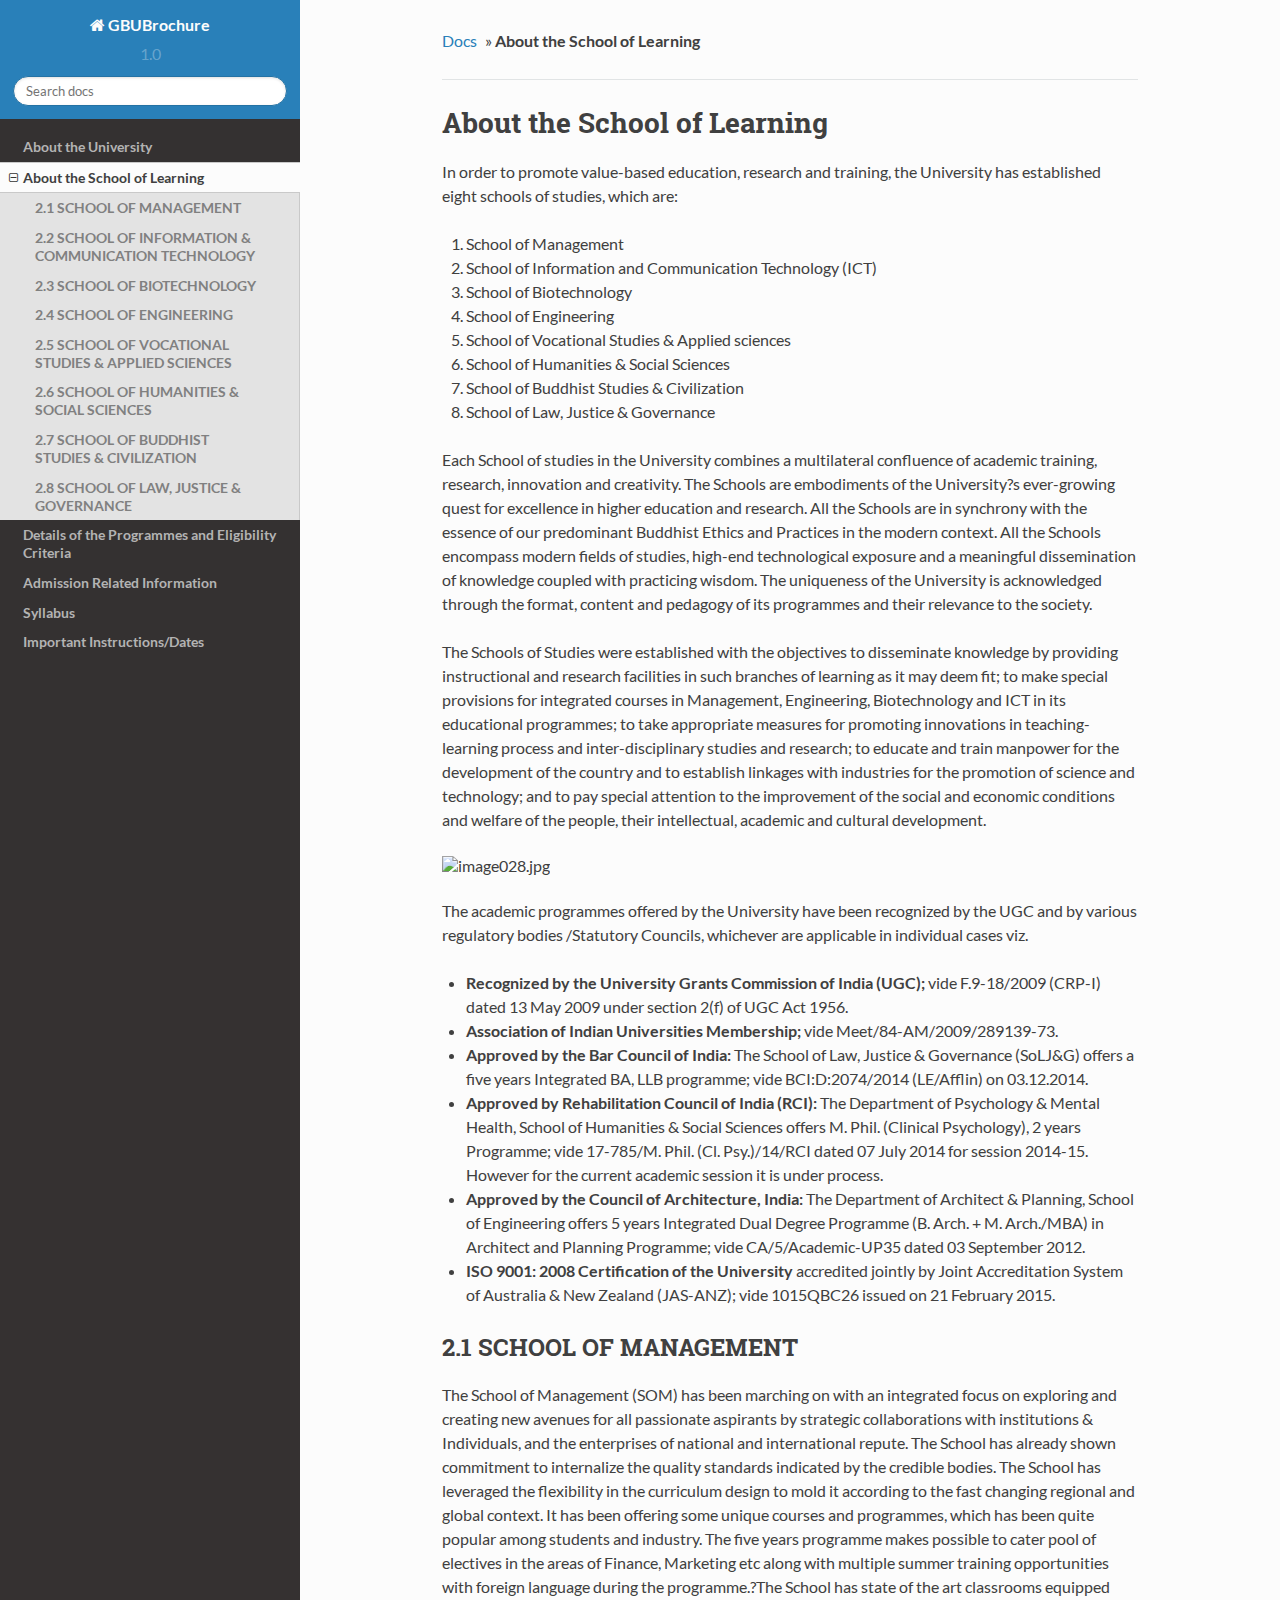
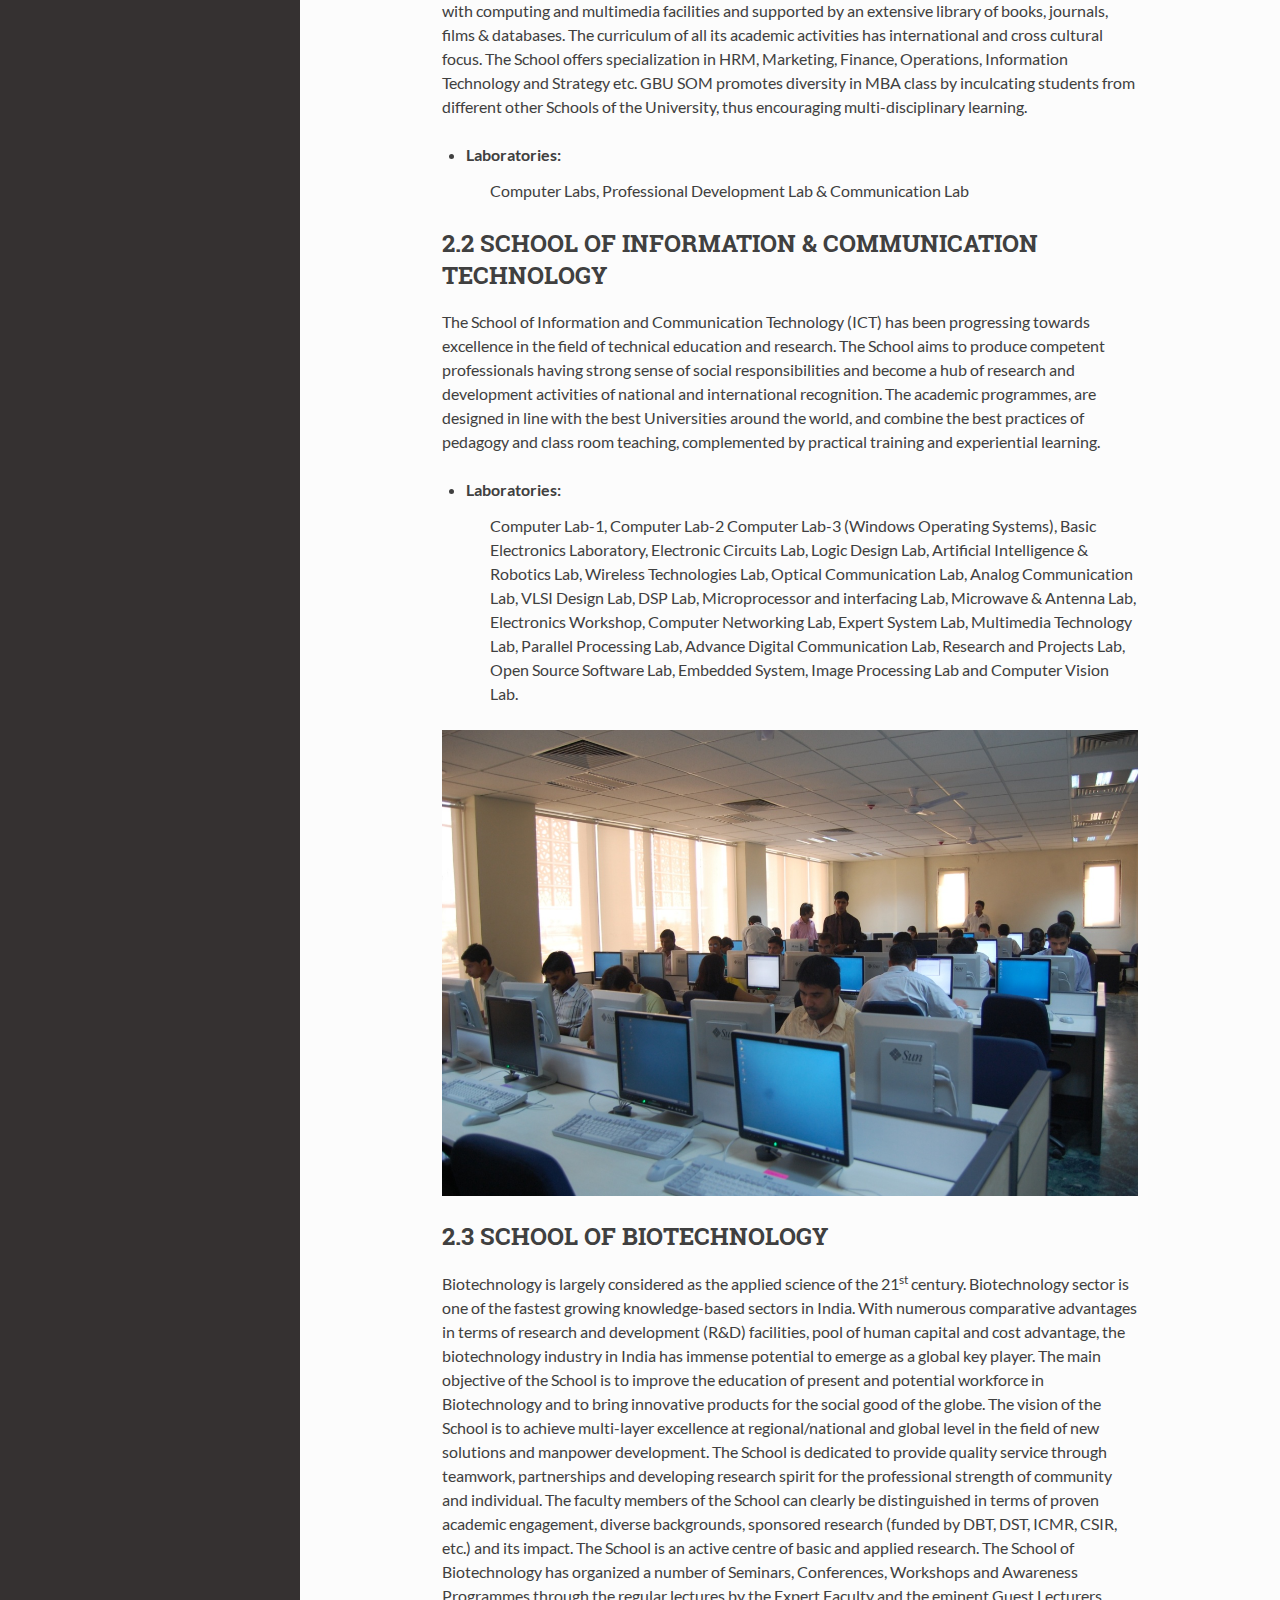
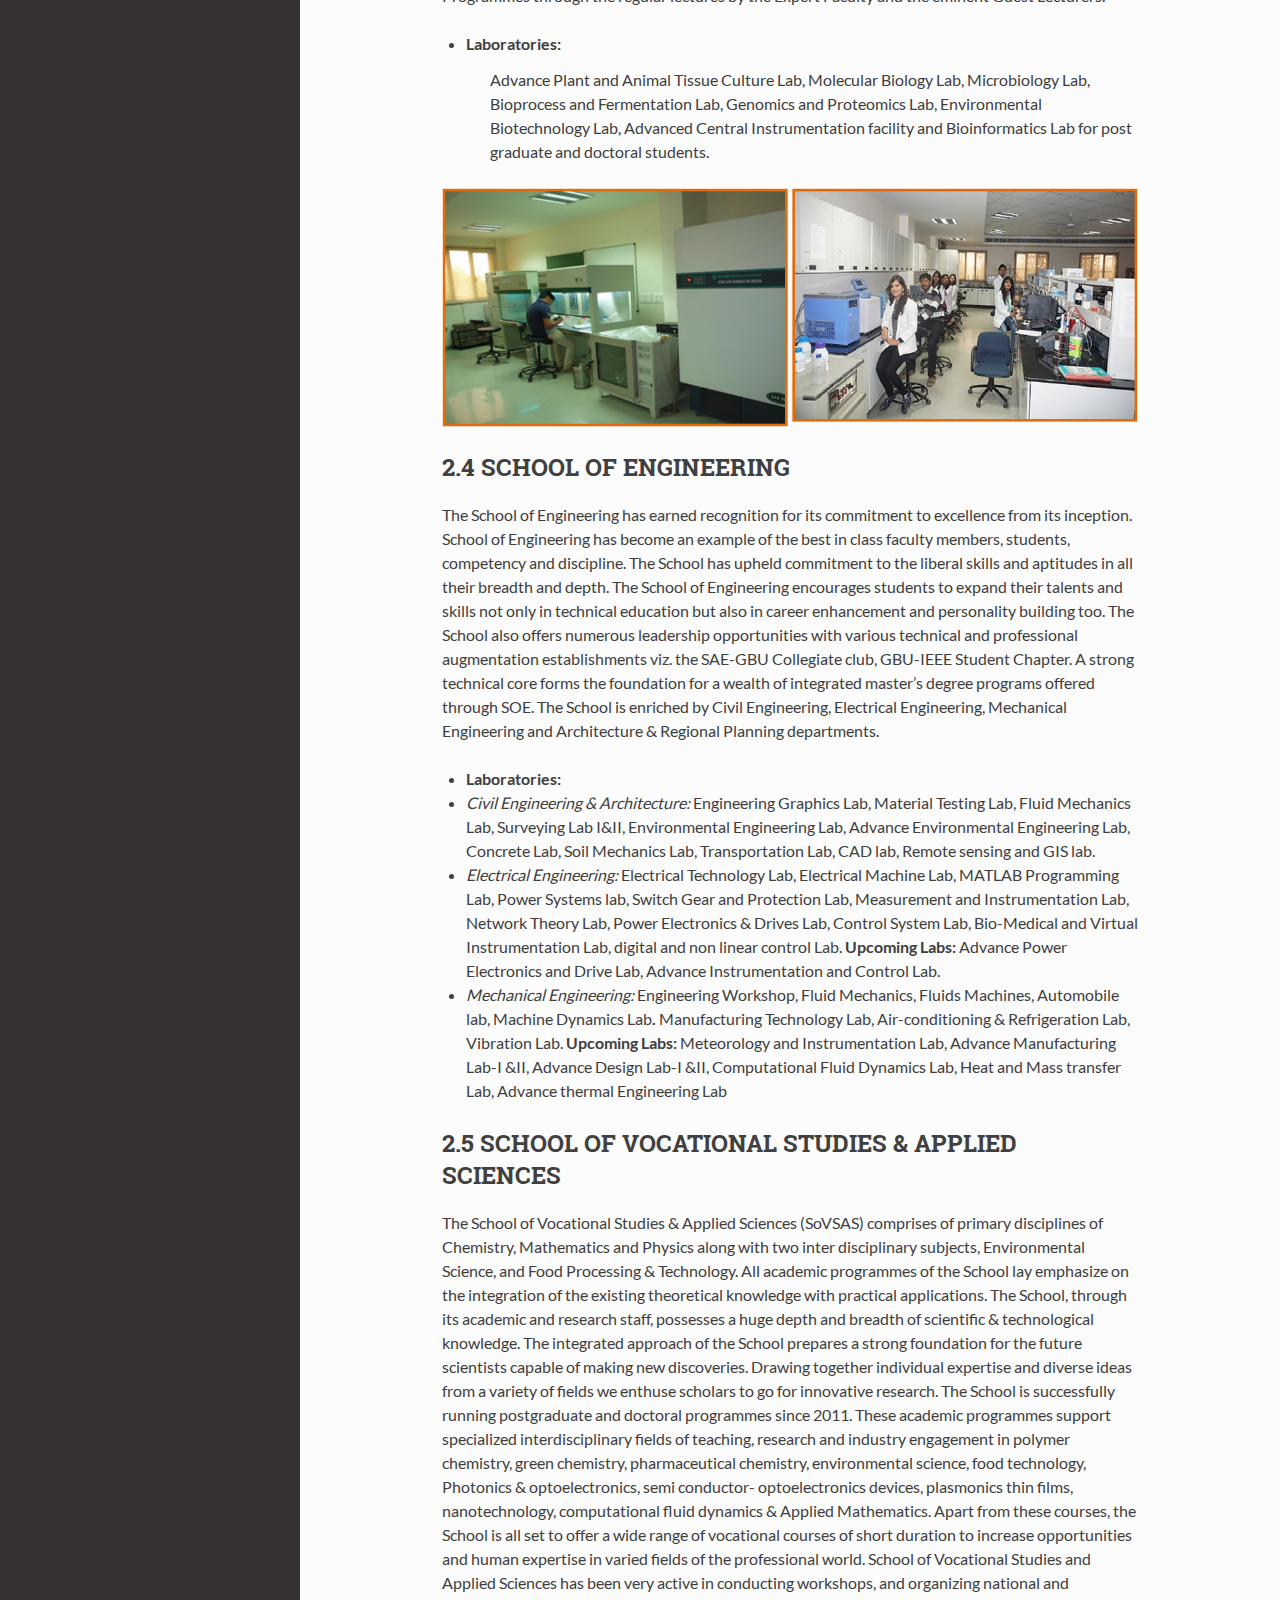
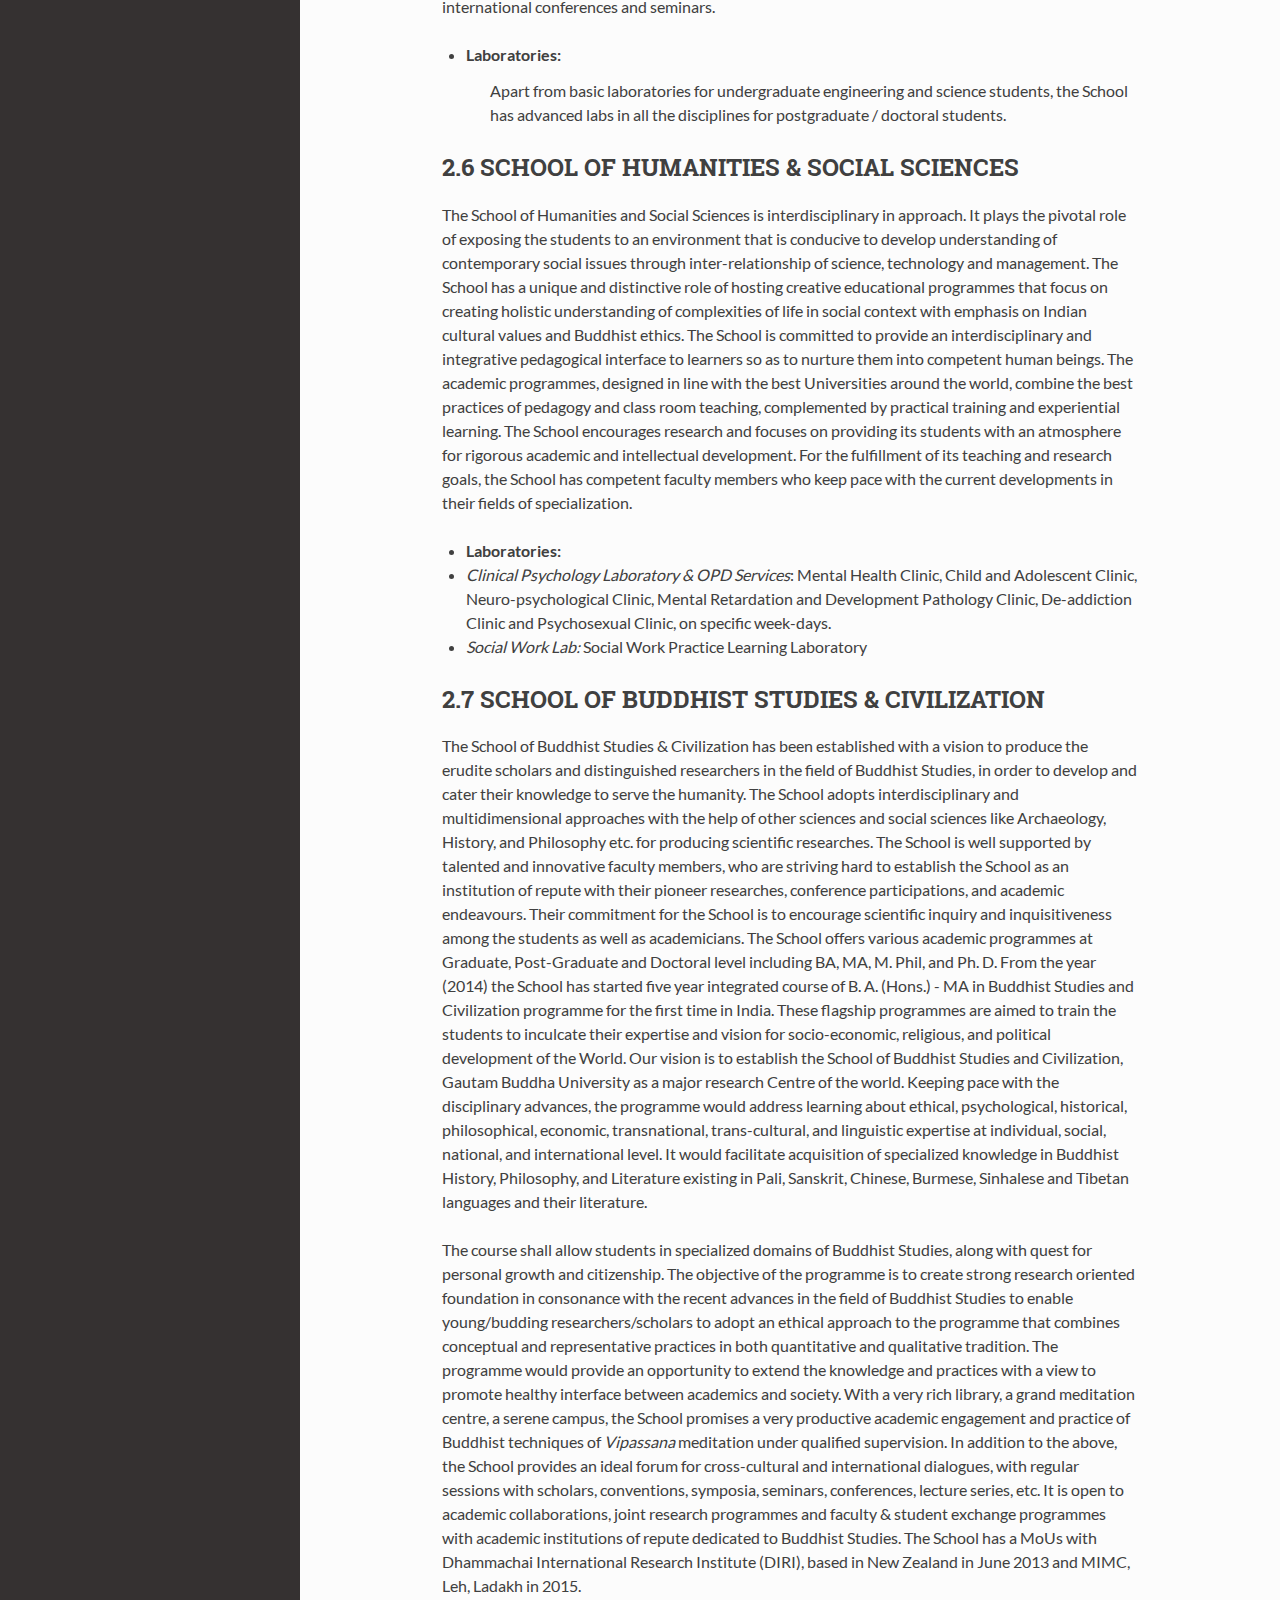
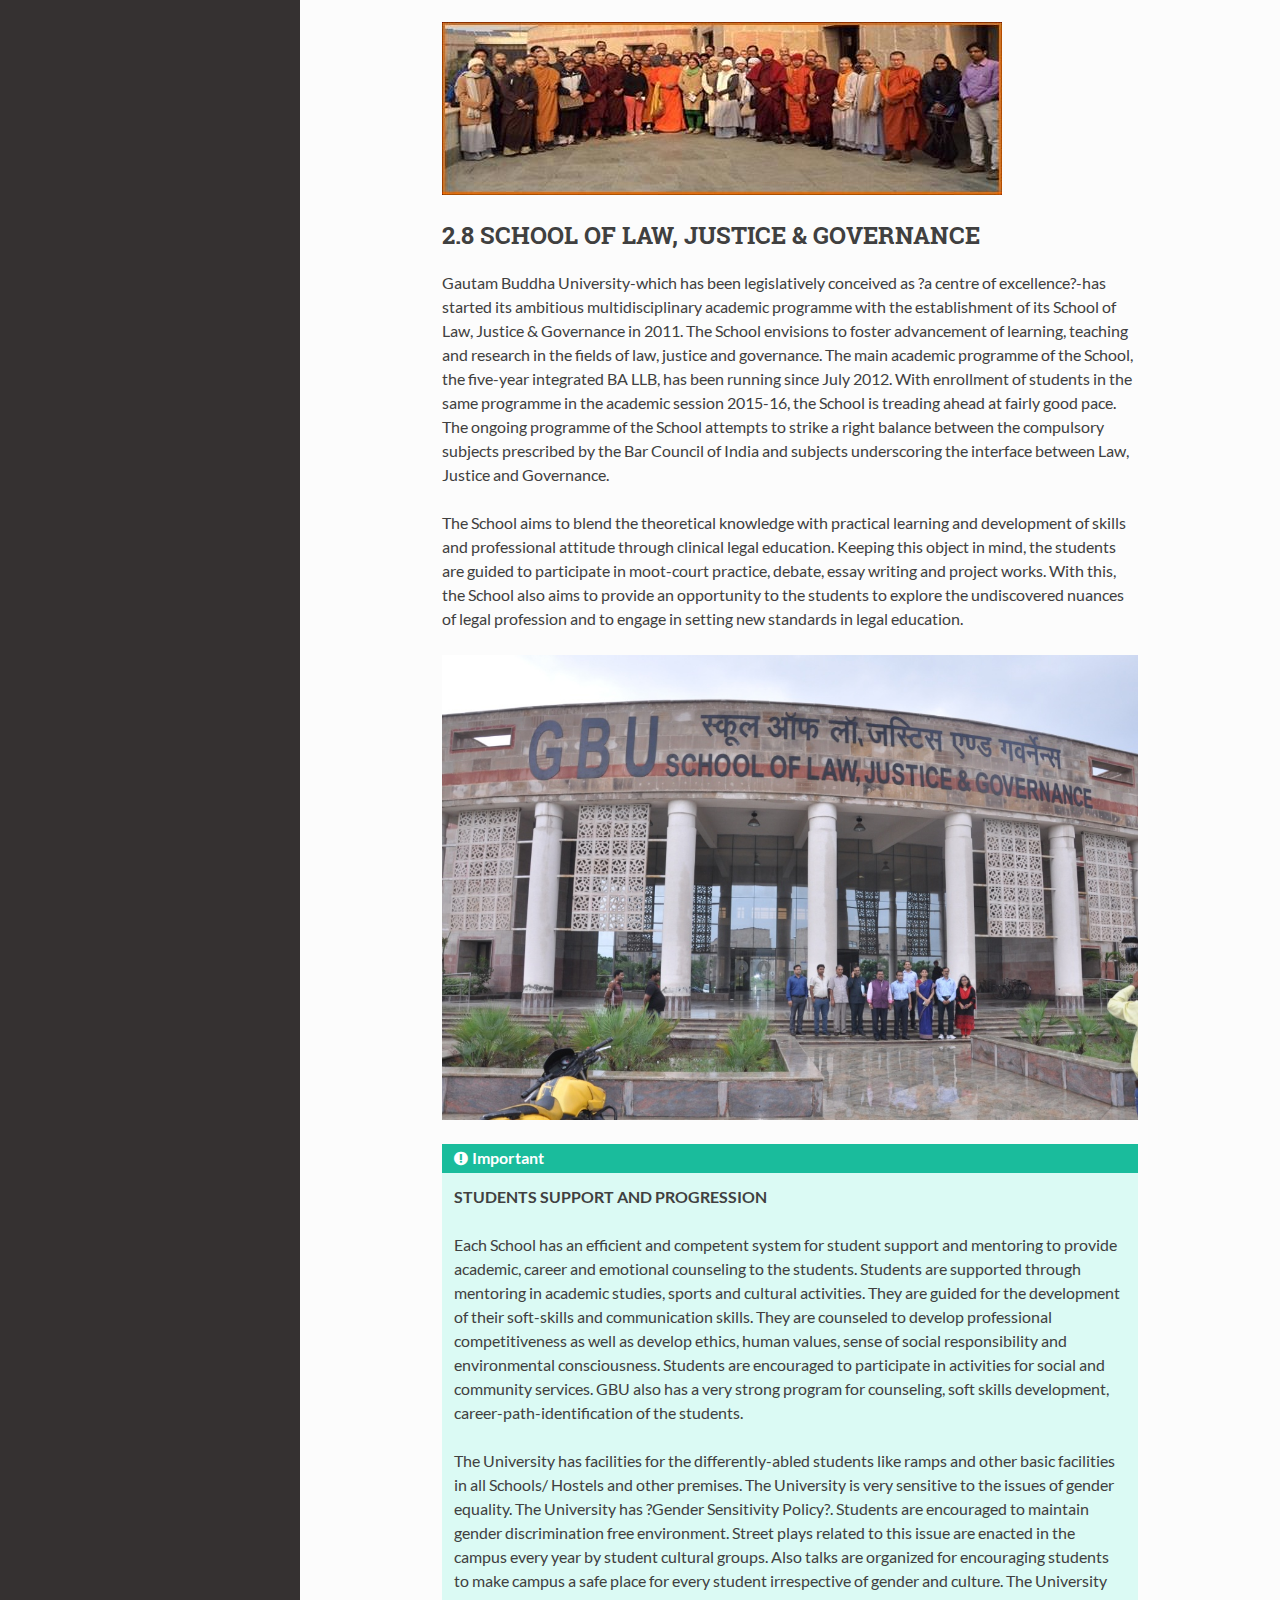
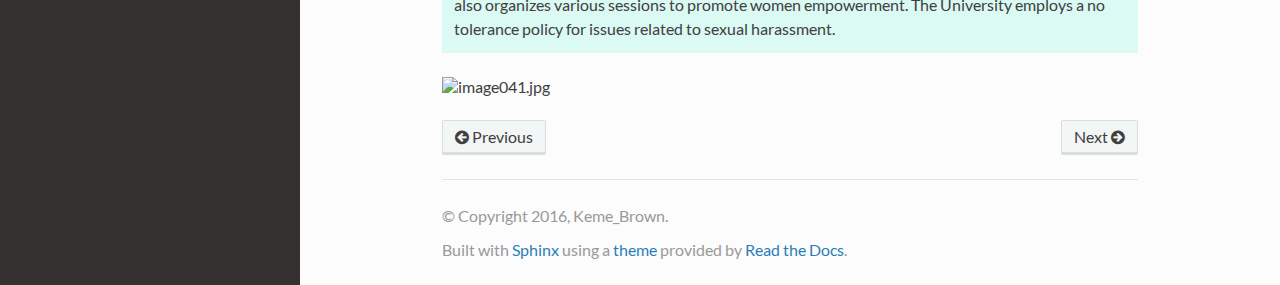
==== commit df34c694: "Resolved tables and removed source" ====
--- a/app/src/main/assets/abschools.html
+++ b/app/src/main/assets/abschools.html
@@ -132,7 +132,7 @@
       <li class="wy-breadcrumbs-aside">
         
           
-            <a href="_sources/abschools.txt" rel="nofollow"> View page source</a>
+            
           
         
       </li>
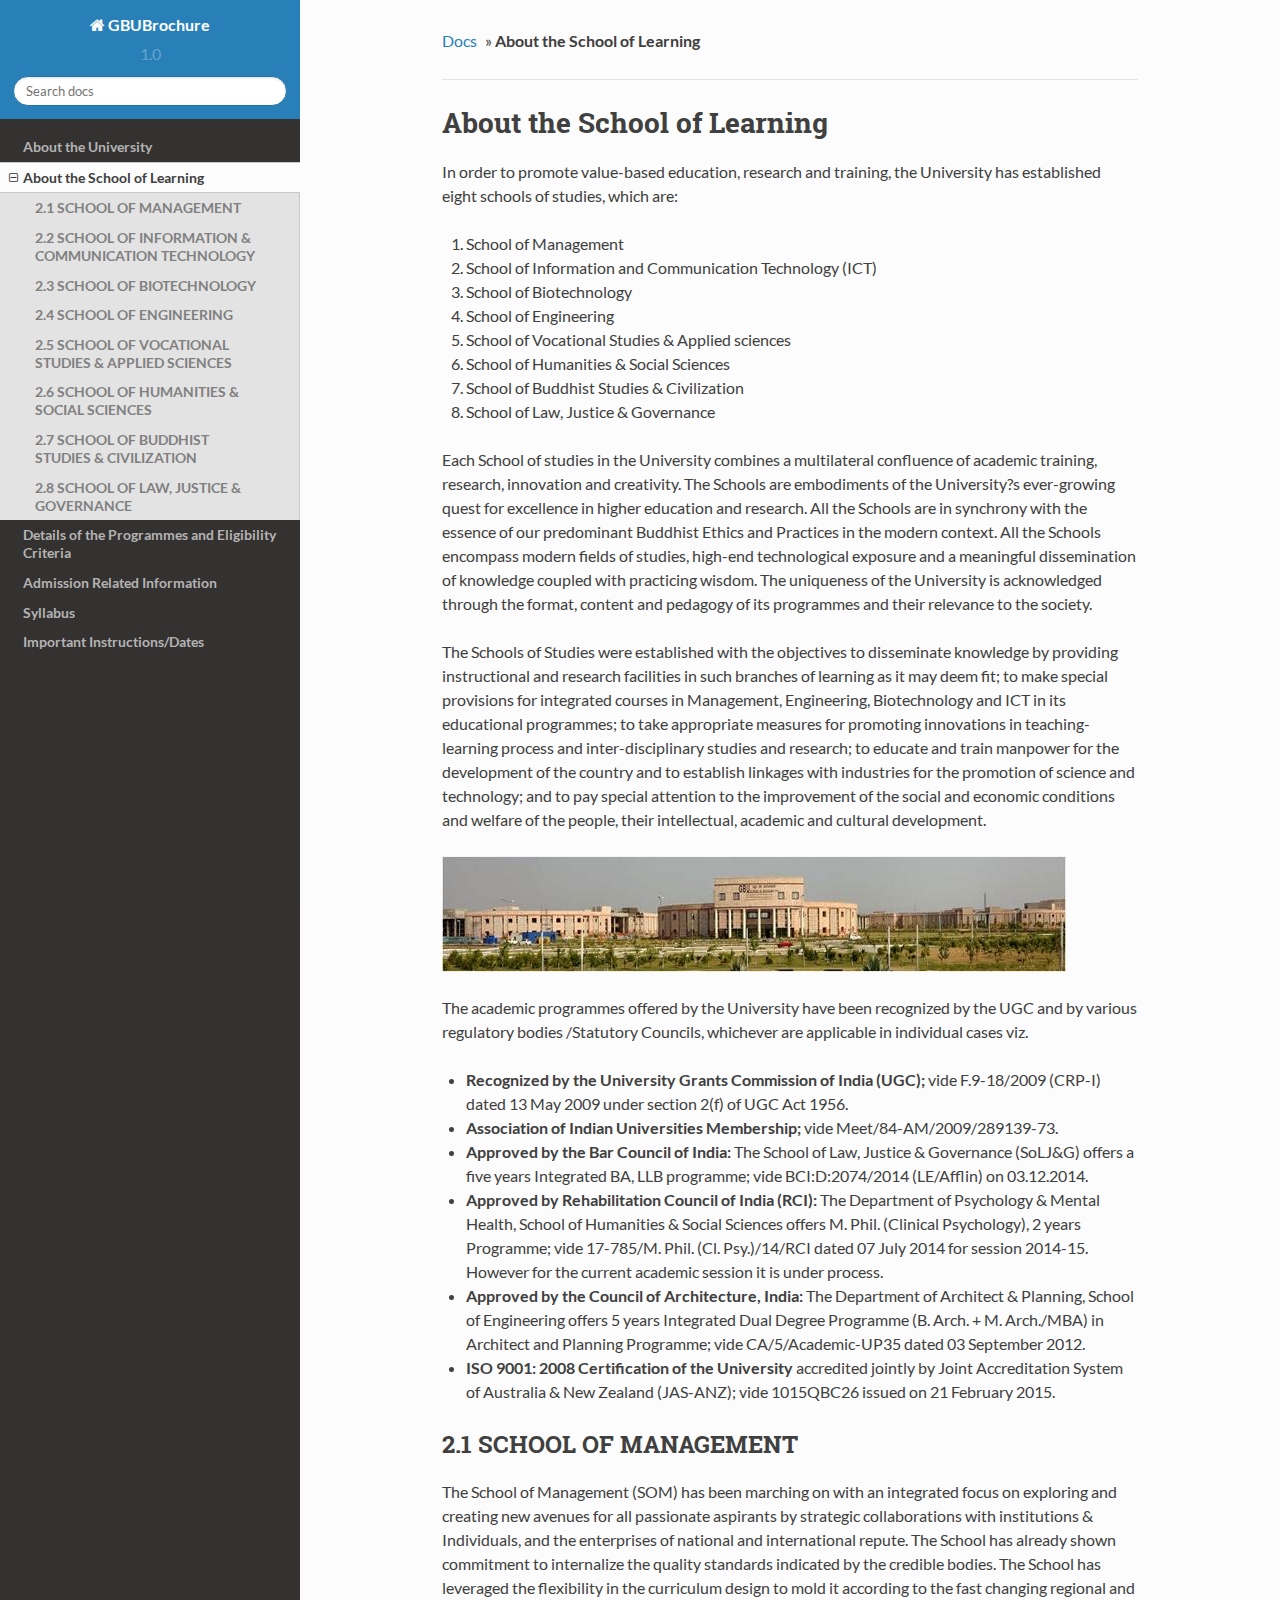
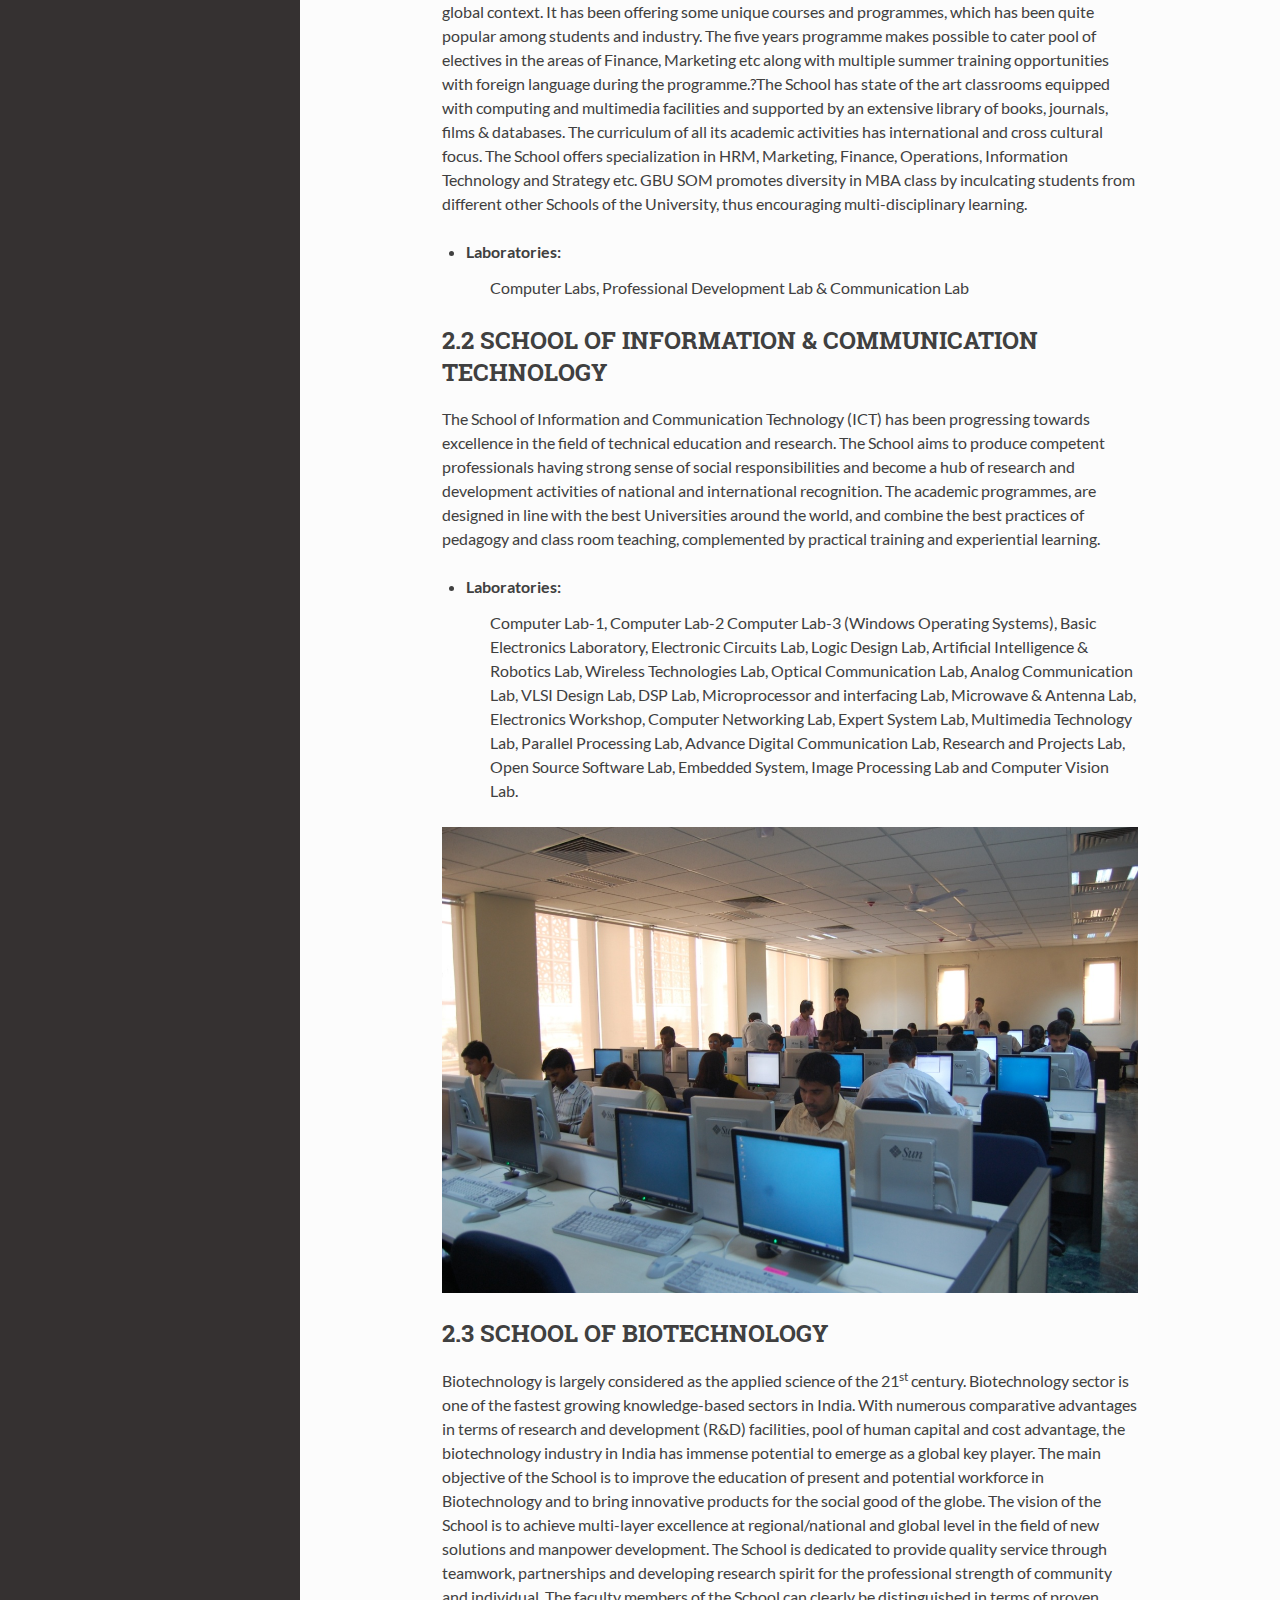
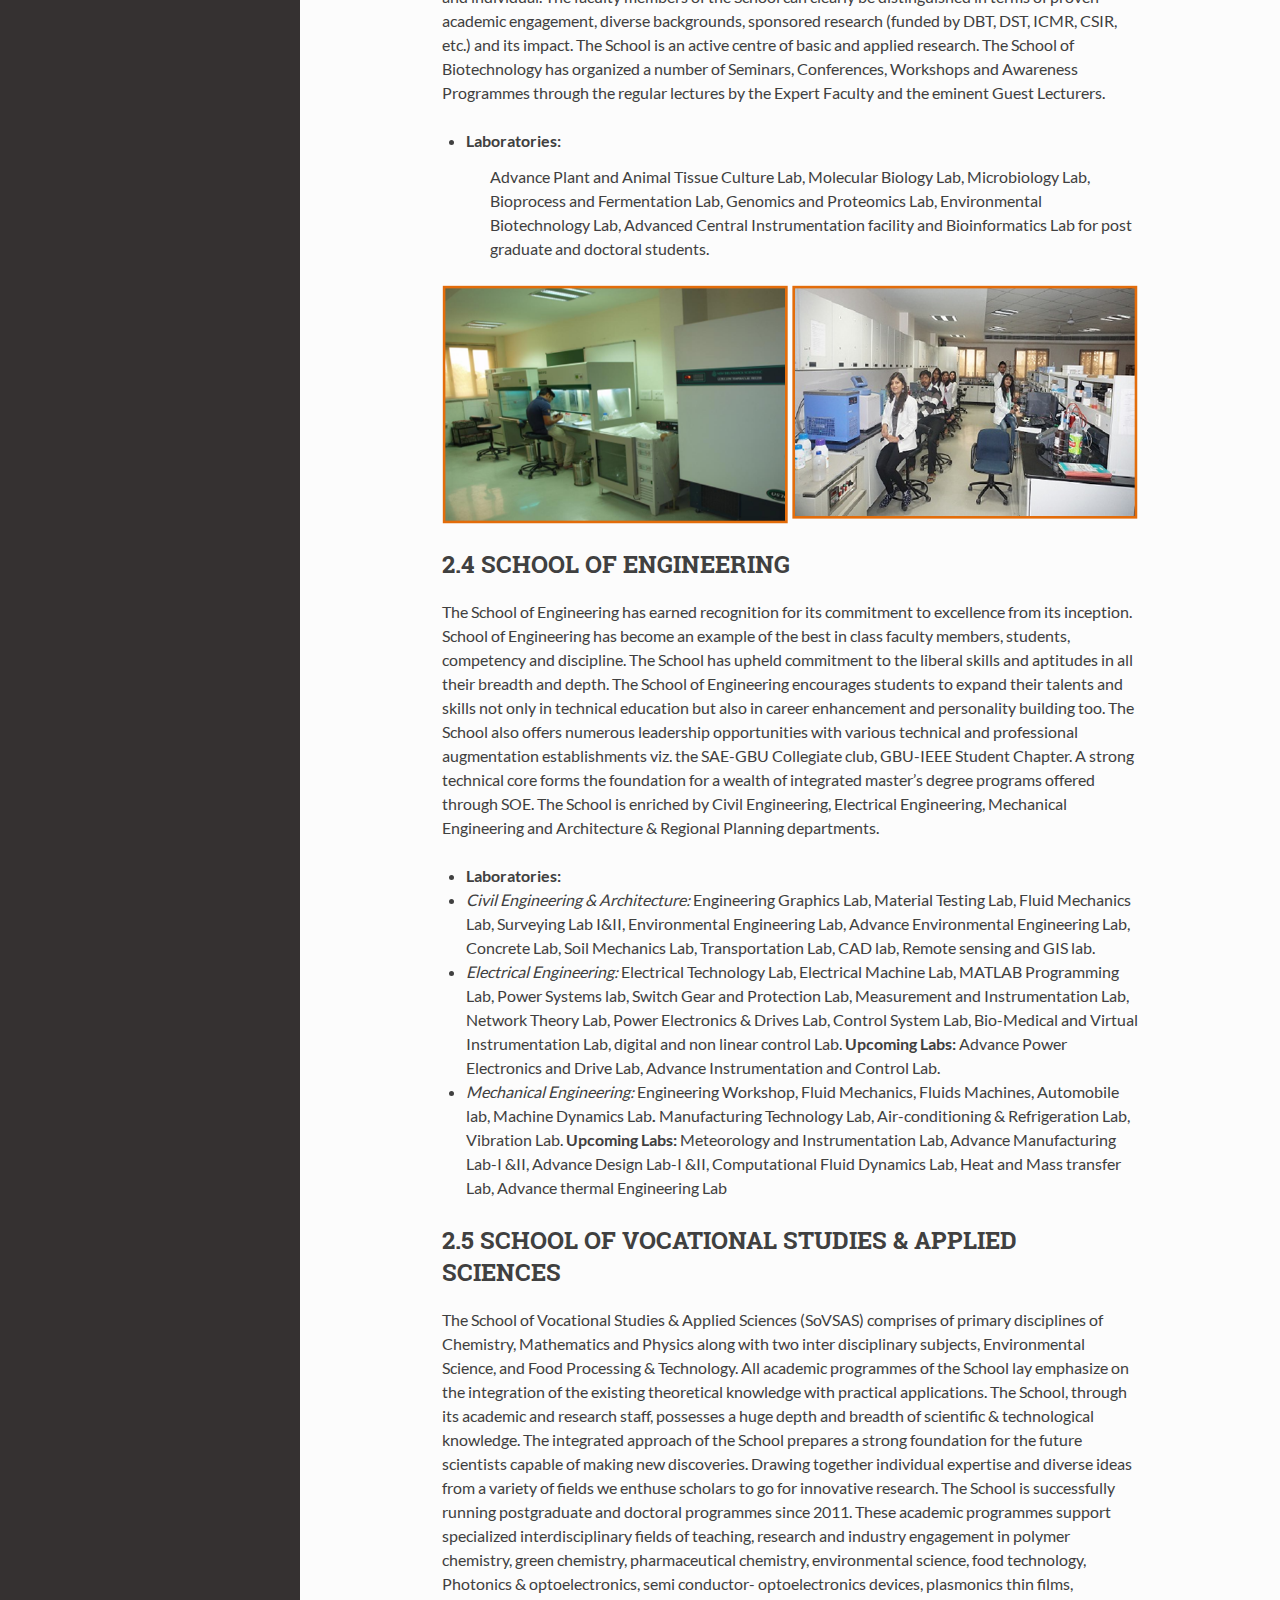
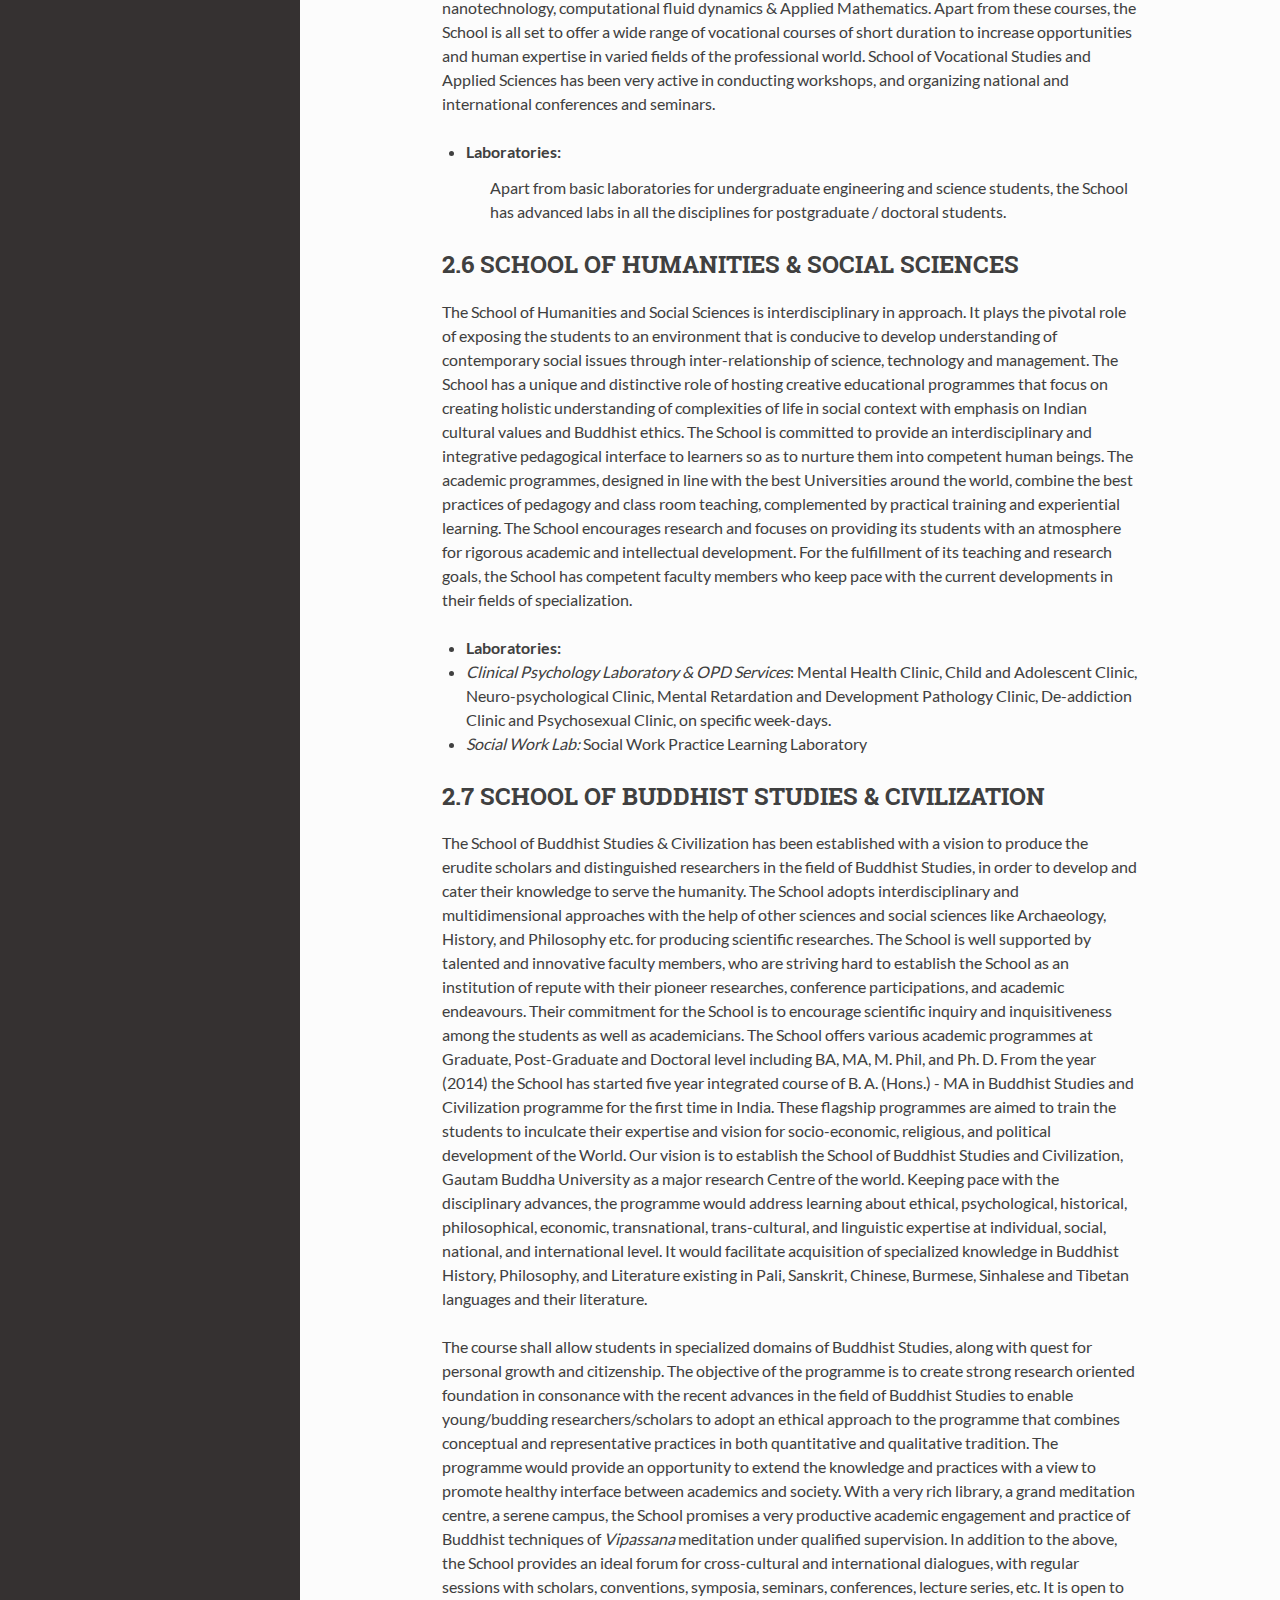
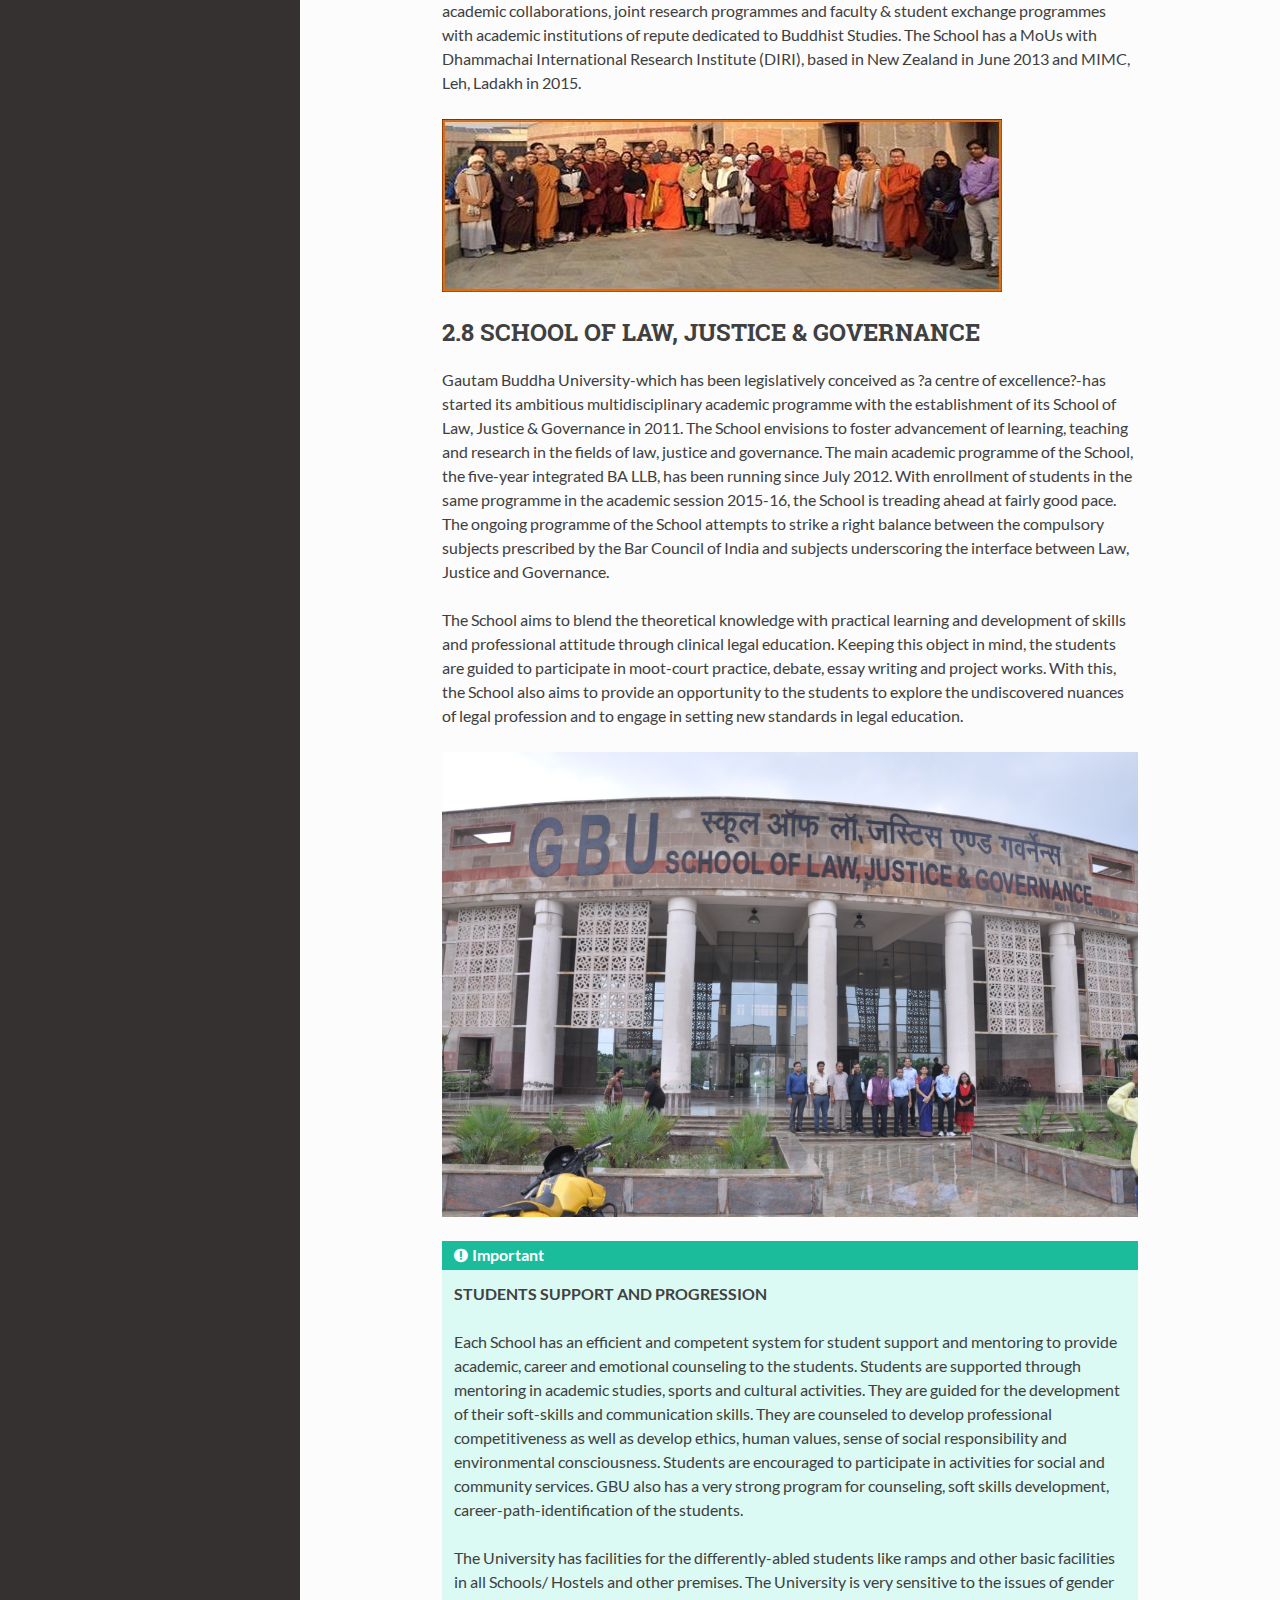
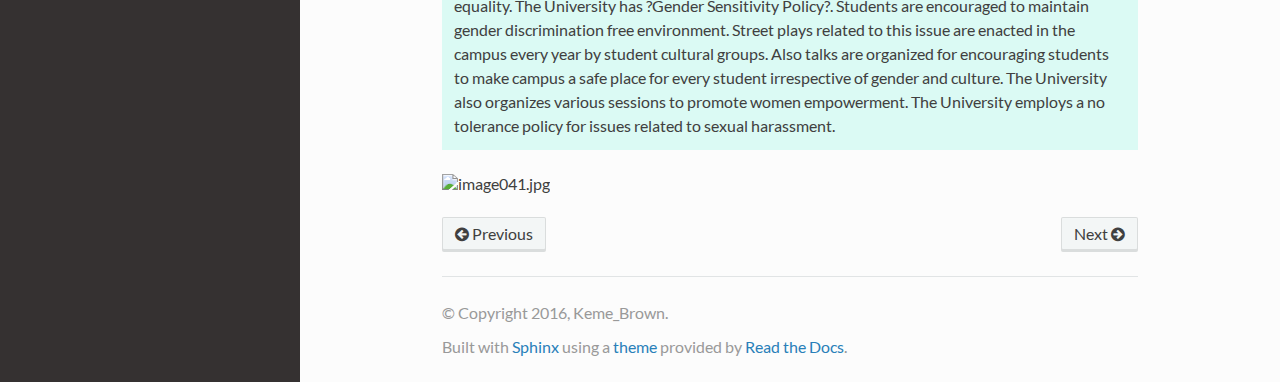
==== commit 0cc37a5c: "Minor updates" ====
--- a/app/src/main/assets/abschools.html
+++ b/app/src/main/assets/abschools.html
@@ -178,7 +178,7 @@
 special attention to the improvement of the social and economic
 conditions and welfare of the people, their intellectual, academic and
 cultural development.</p>
-<img alt="image028.jpg" src="_images/image028.jpg" />
+<img alt="image028.jpg" src="image028.jpg" />
 <p>The academic programmes offered by the University have been recognized
 by the UGC and by various regulatory bodies /Statutory Councils,
 whichever are applicable in individual cases viz.</p>
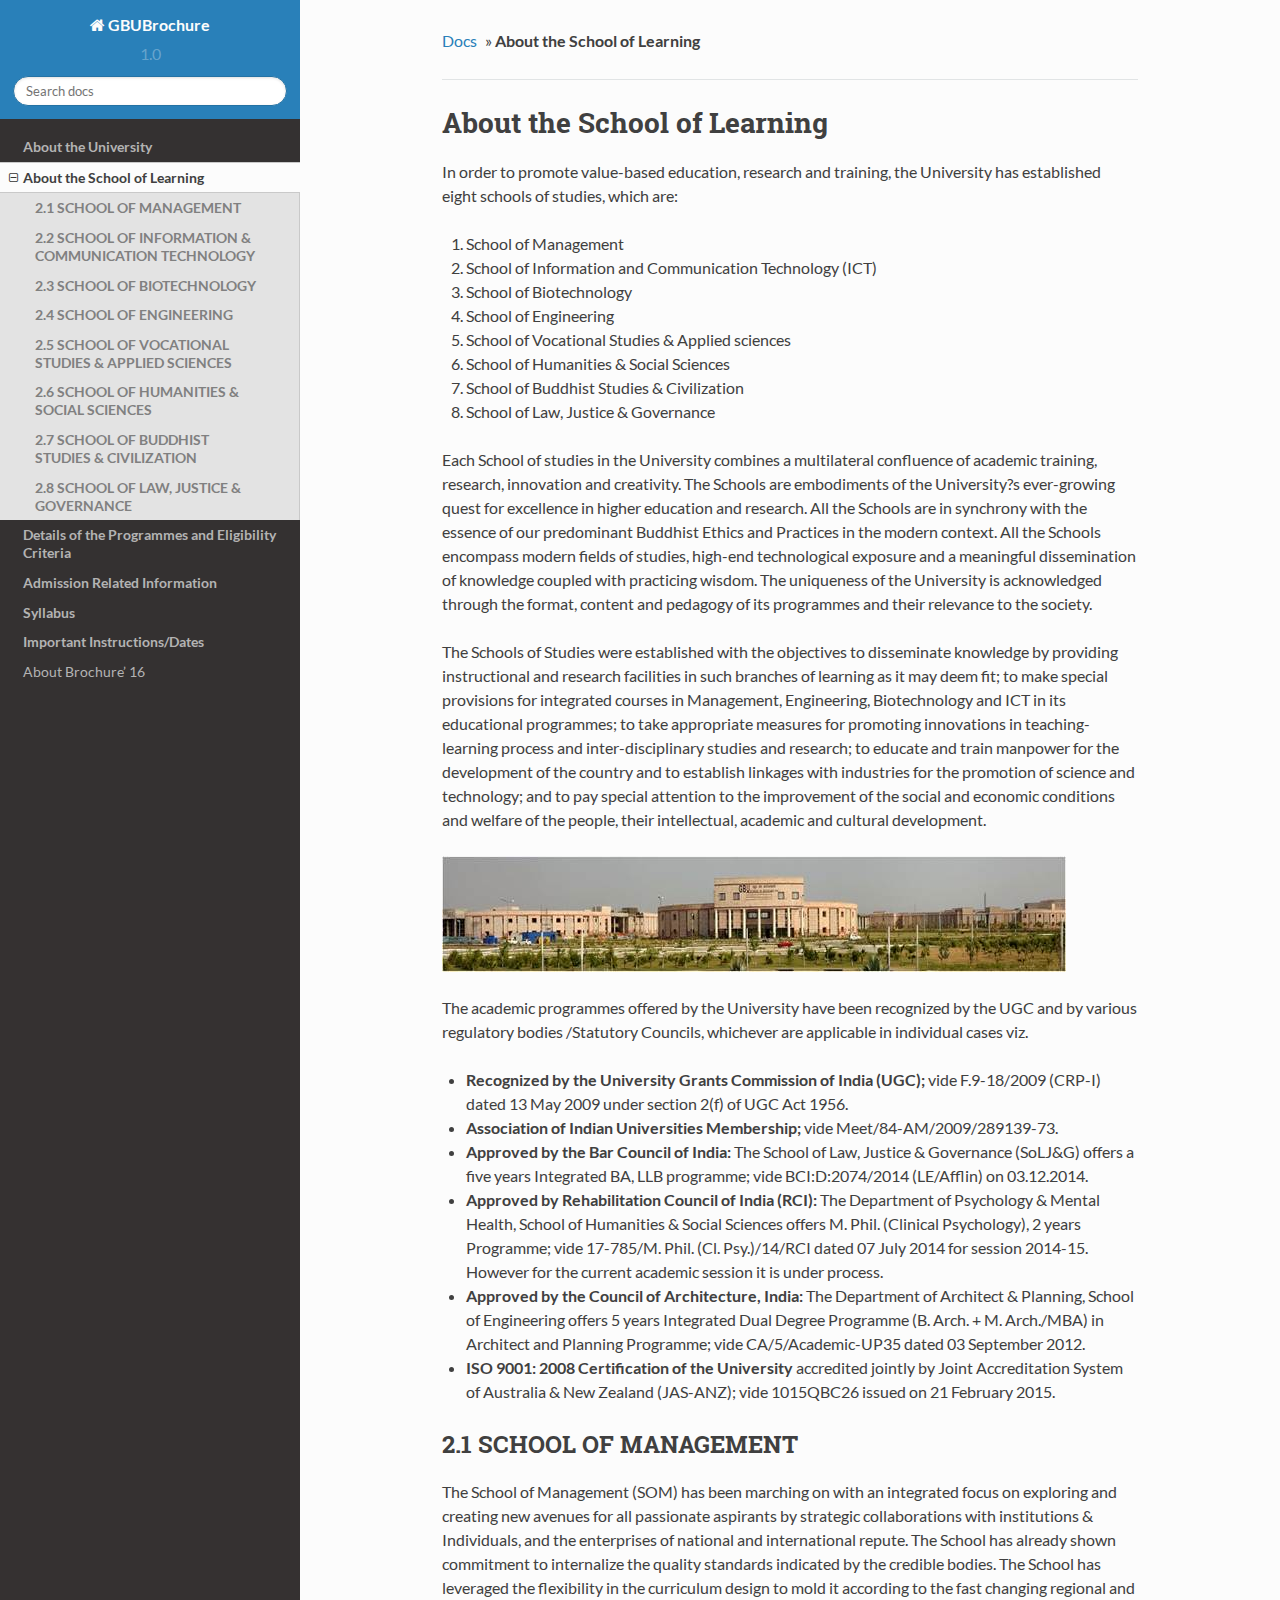
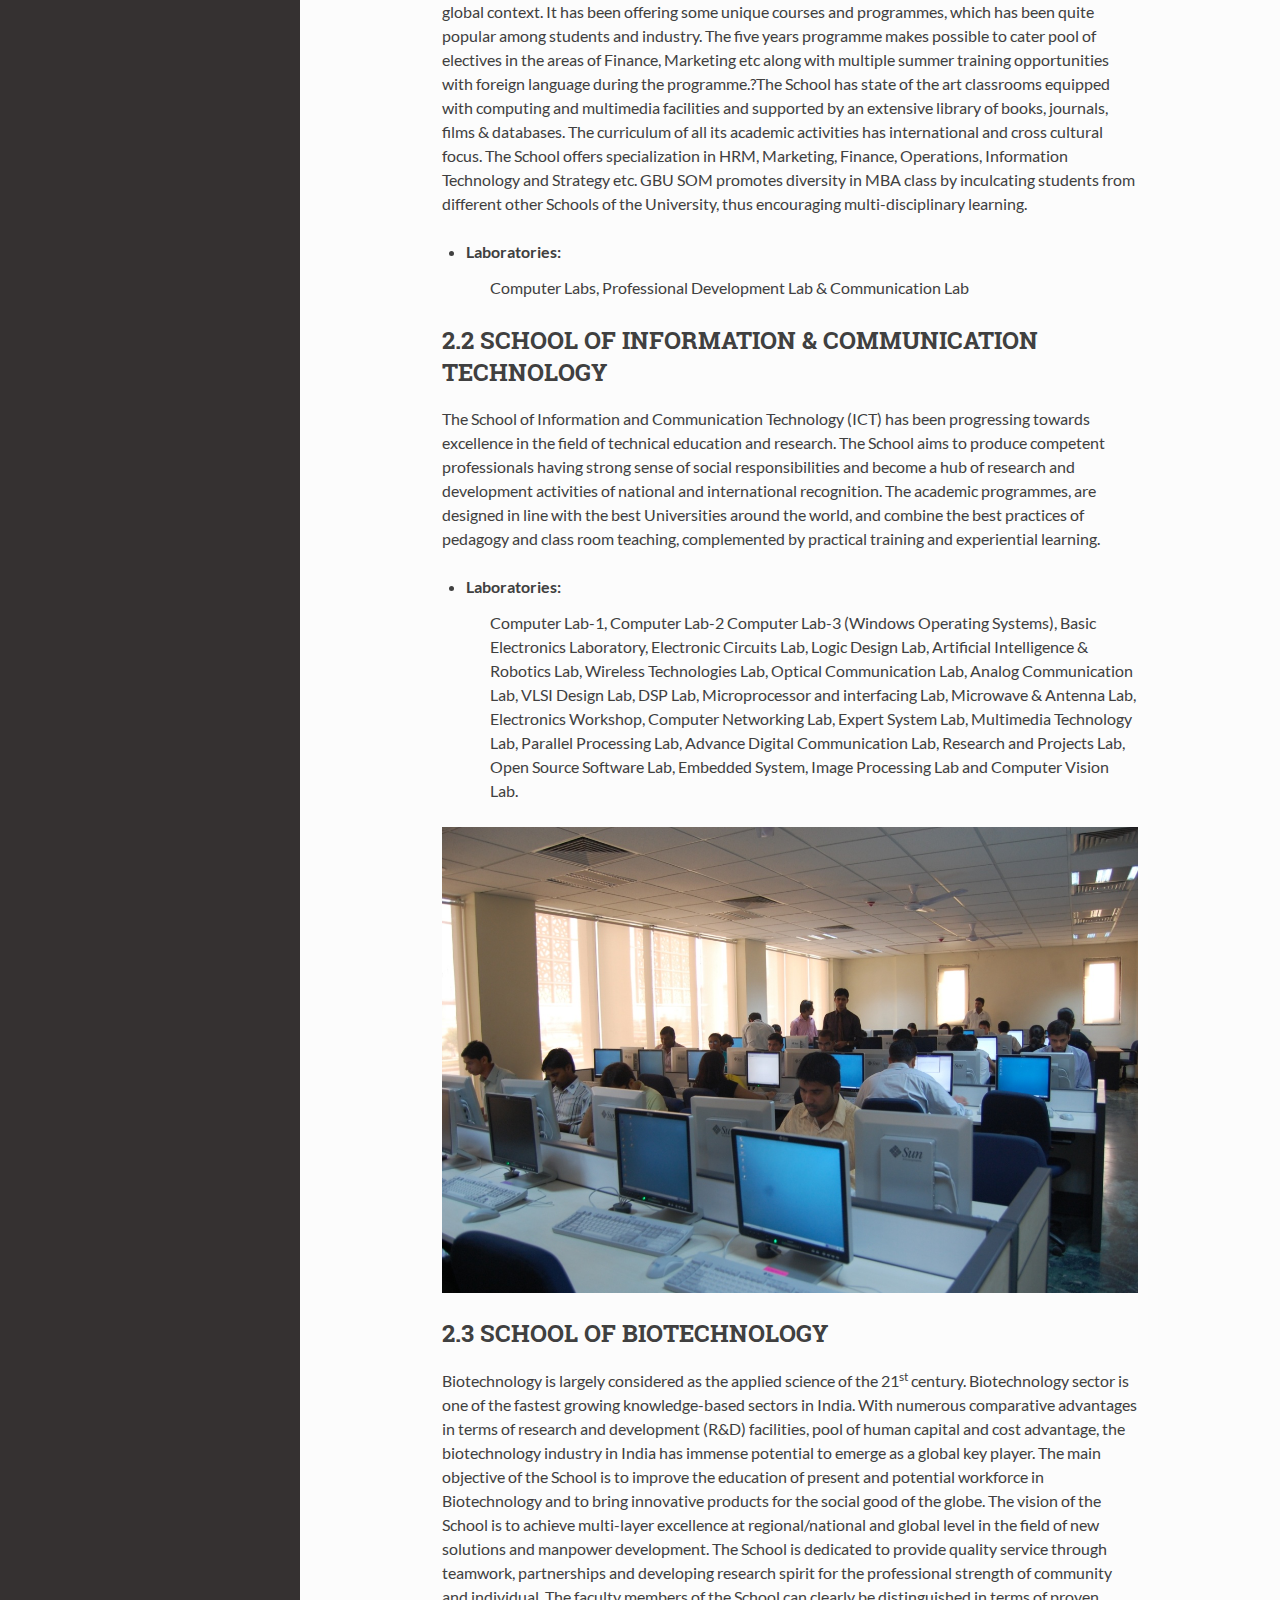
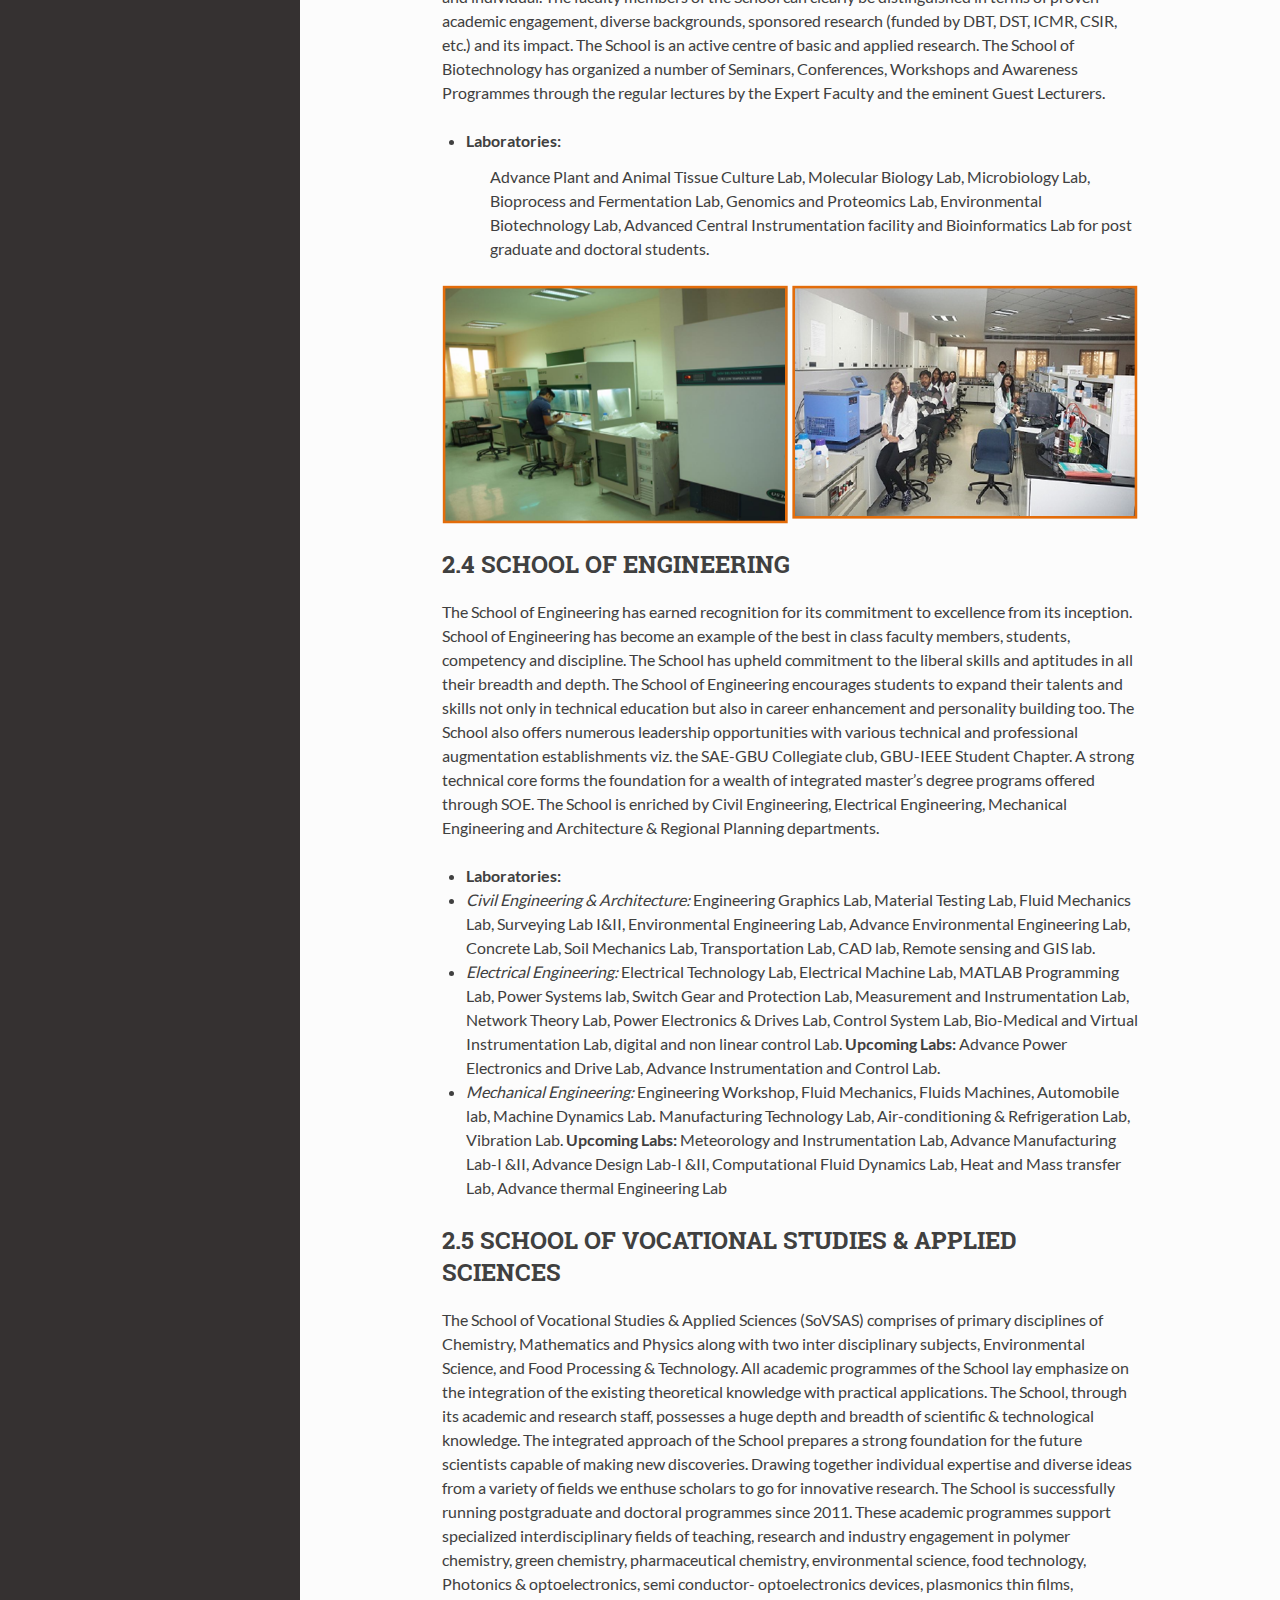
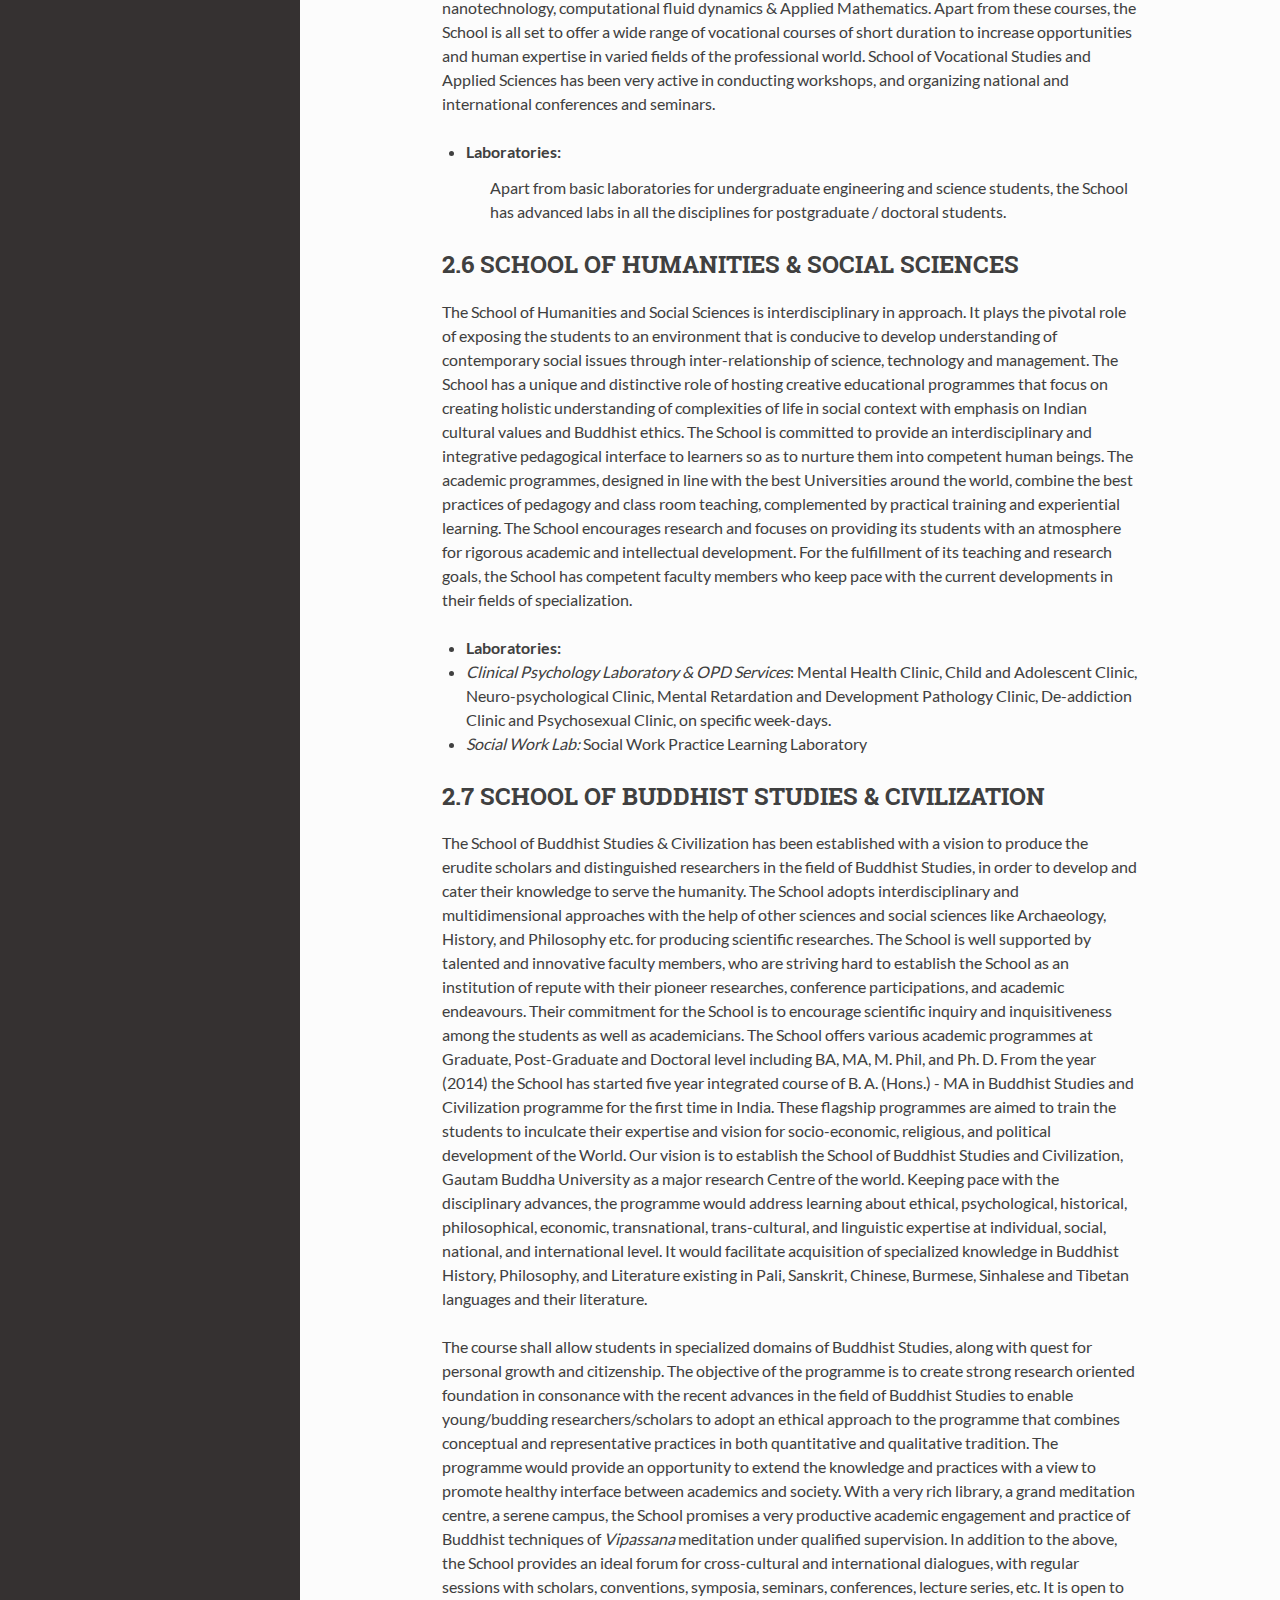
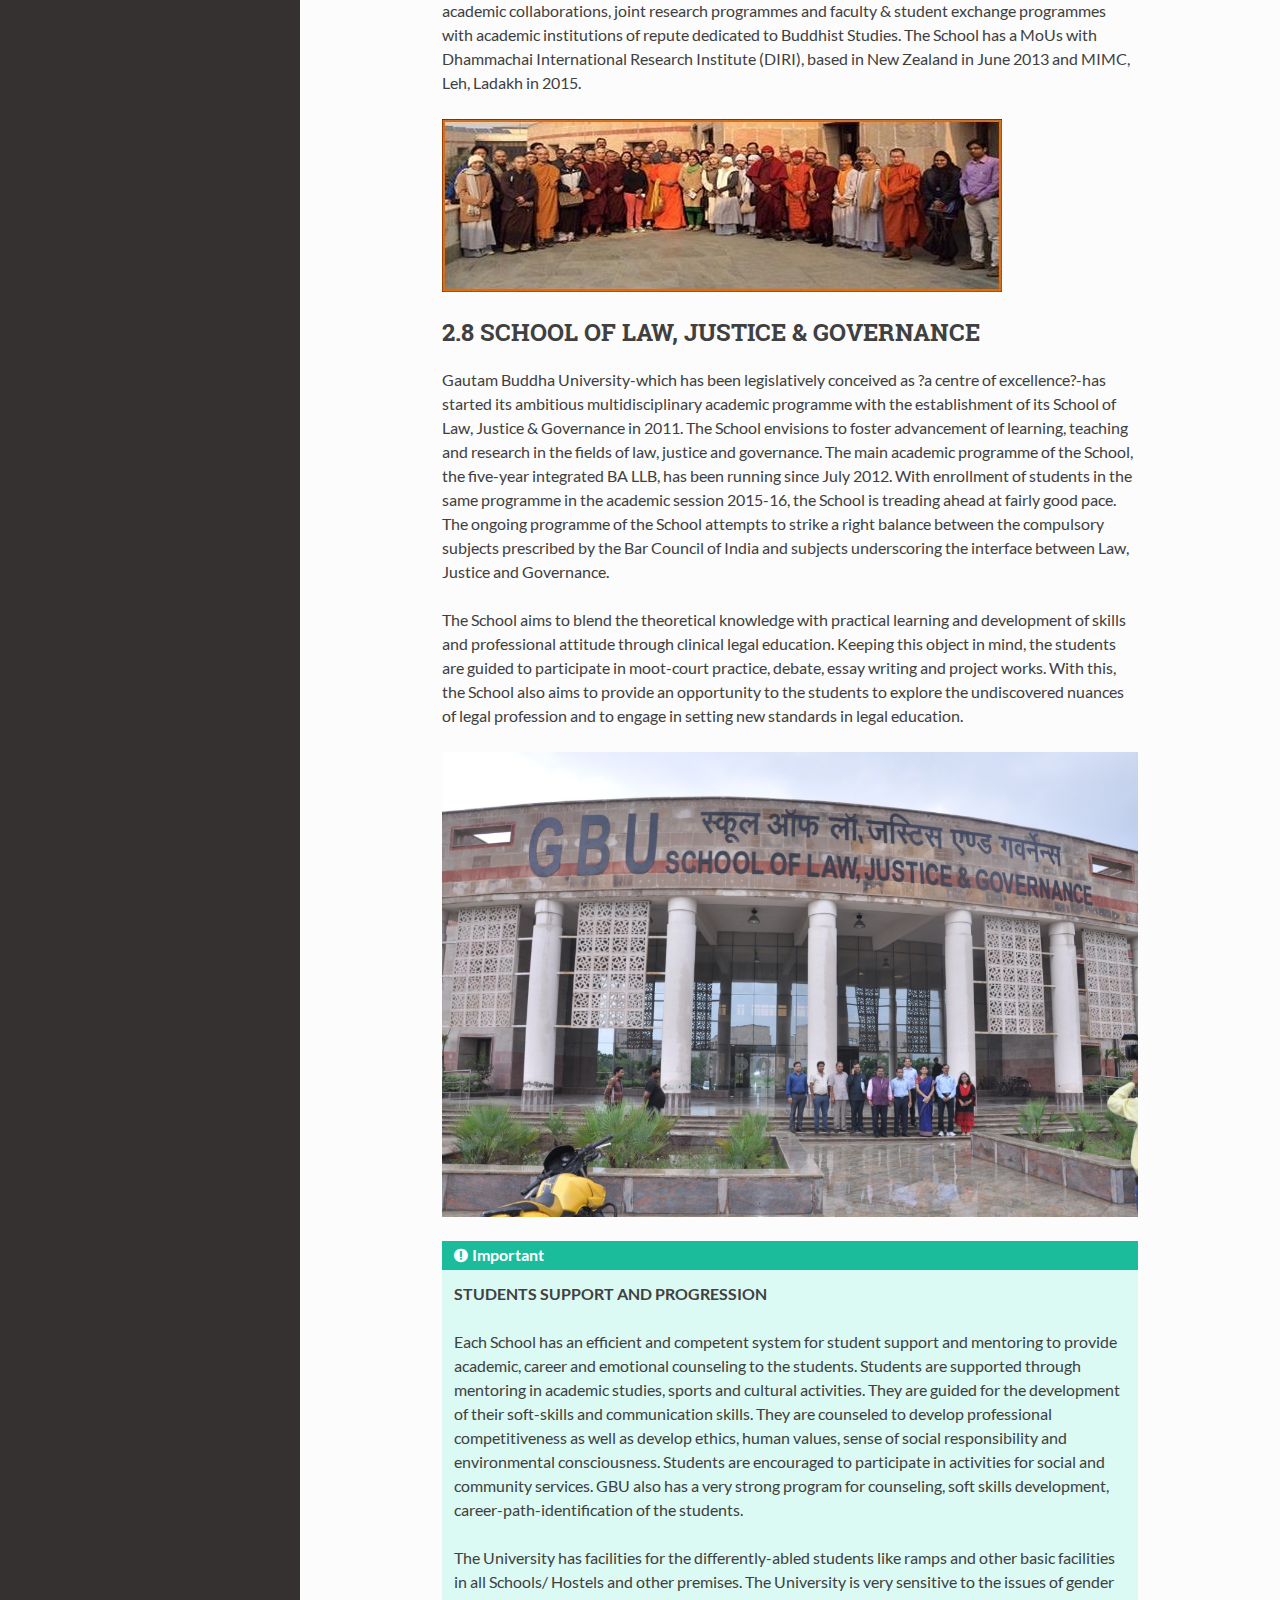
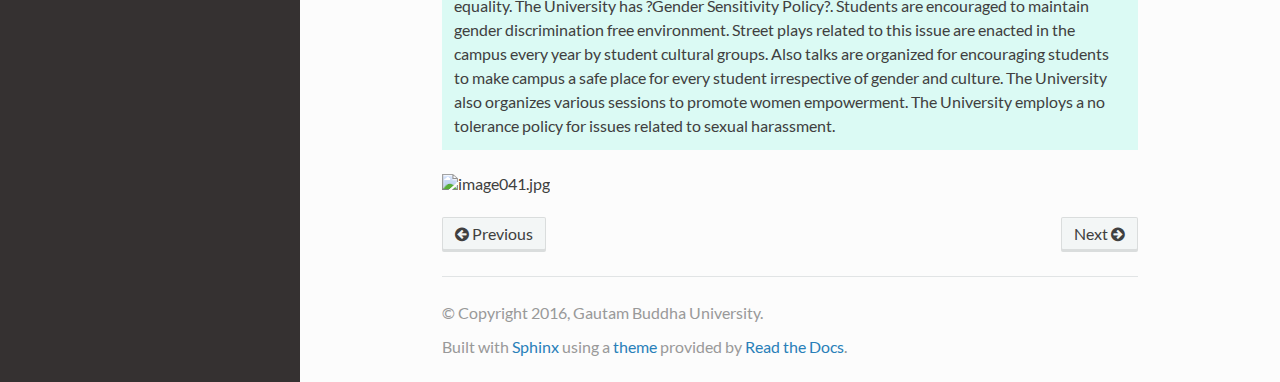
==== commit ee419060: "Logo and scrolling fixed" ====
--- a/app/src/main/assets/abschools.html
+++ b/app/src/main/assets/abschools.html
@@ -98,6 +98,7 @@
 <li class="toctree-l1"><a class="reference internal" href="information.html"><strong>Admission Related Information</strong></a></li>
 <li class="toctree-l1"><a class="reference internal" href="syllabus.html"><strong>Syllabus</strong></a></li>
 <li class="toctree-l1"><a class="reference internal" href="impinstrn.html"><strong>Important Instructions/Dates</strong></a></li>
+<li class="toctree-l1"><a class="reference internal" href="about.html">About Brochure&#8217; 16</a></li>
 </ul>
 
             
@@ -524,7 +525,7 @@
 
   <div role="contentinfo">
     <p>
-        &copy; Copyright 2016, Keme_Brown.
+        &copy; Copyright 2016, Gautam Buddha University.
 
     </p>
   </div>
